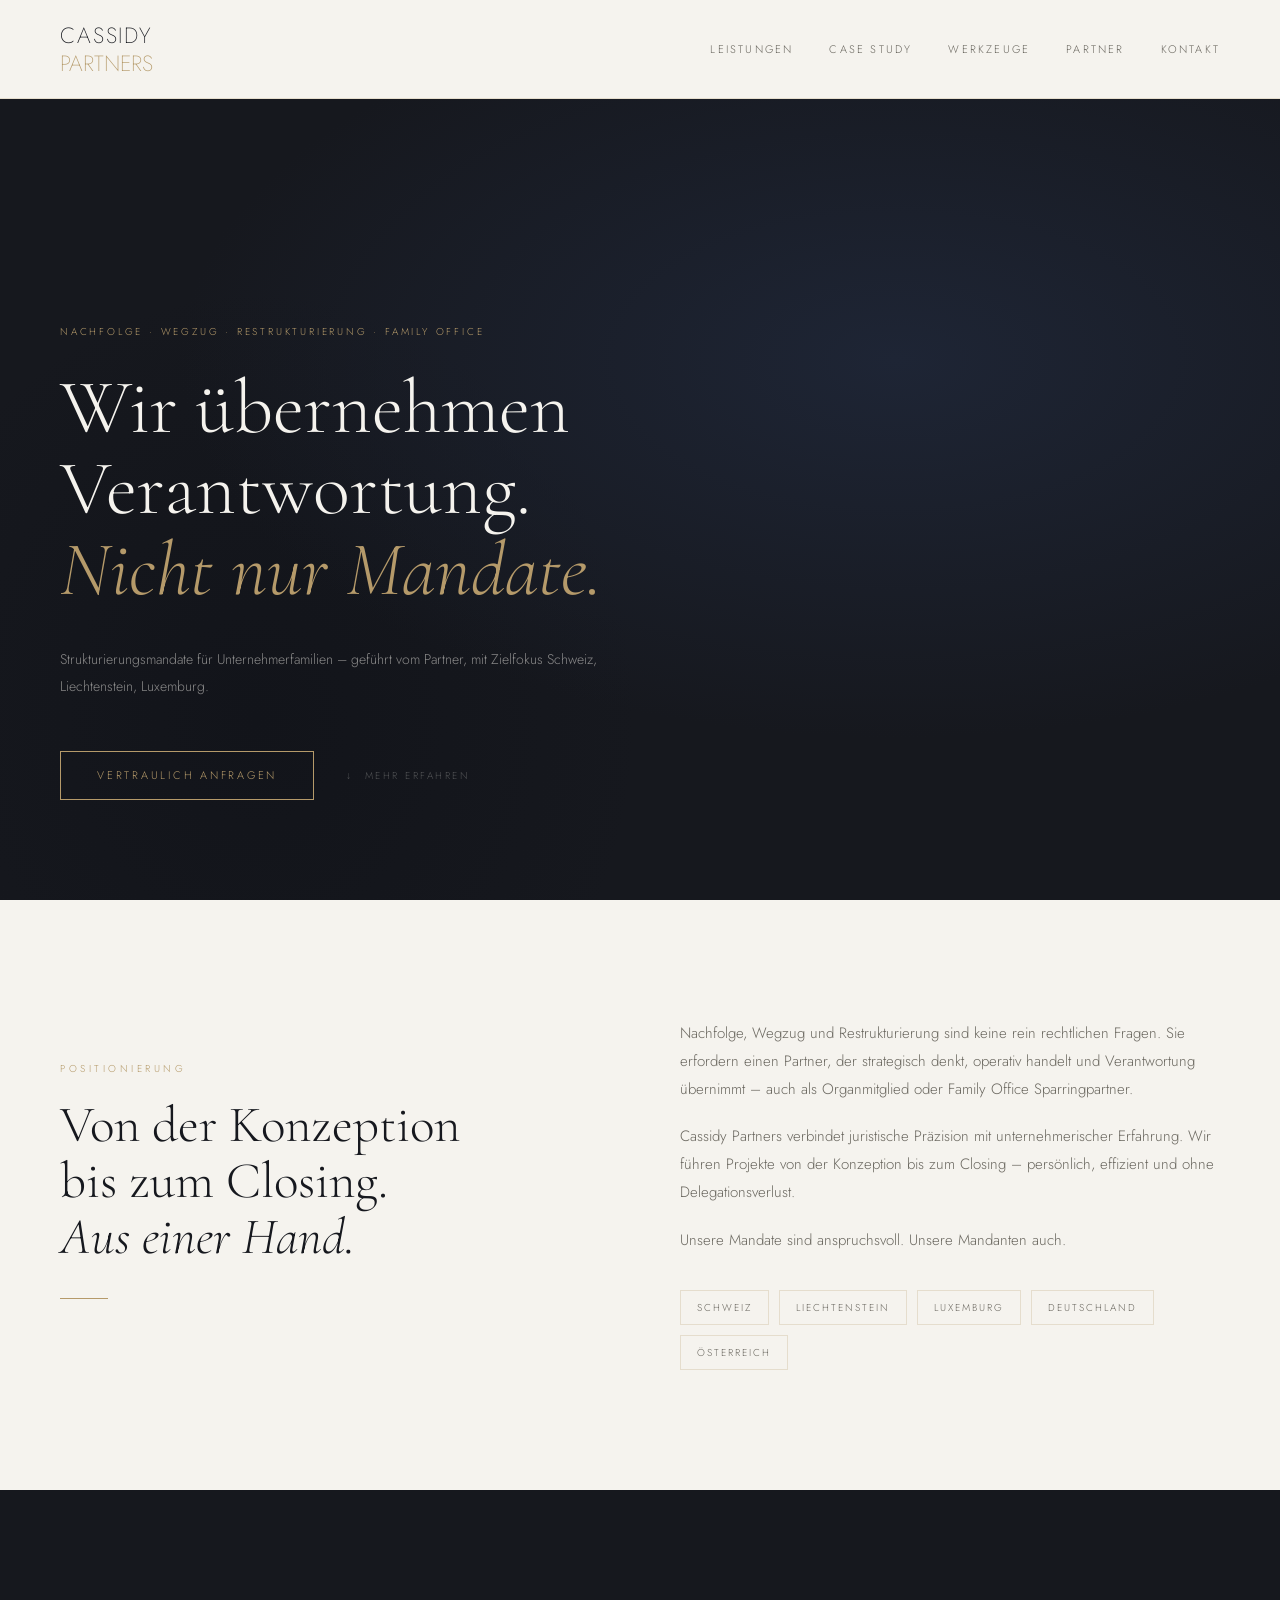
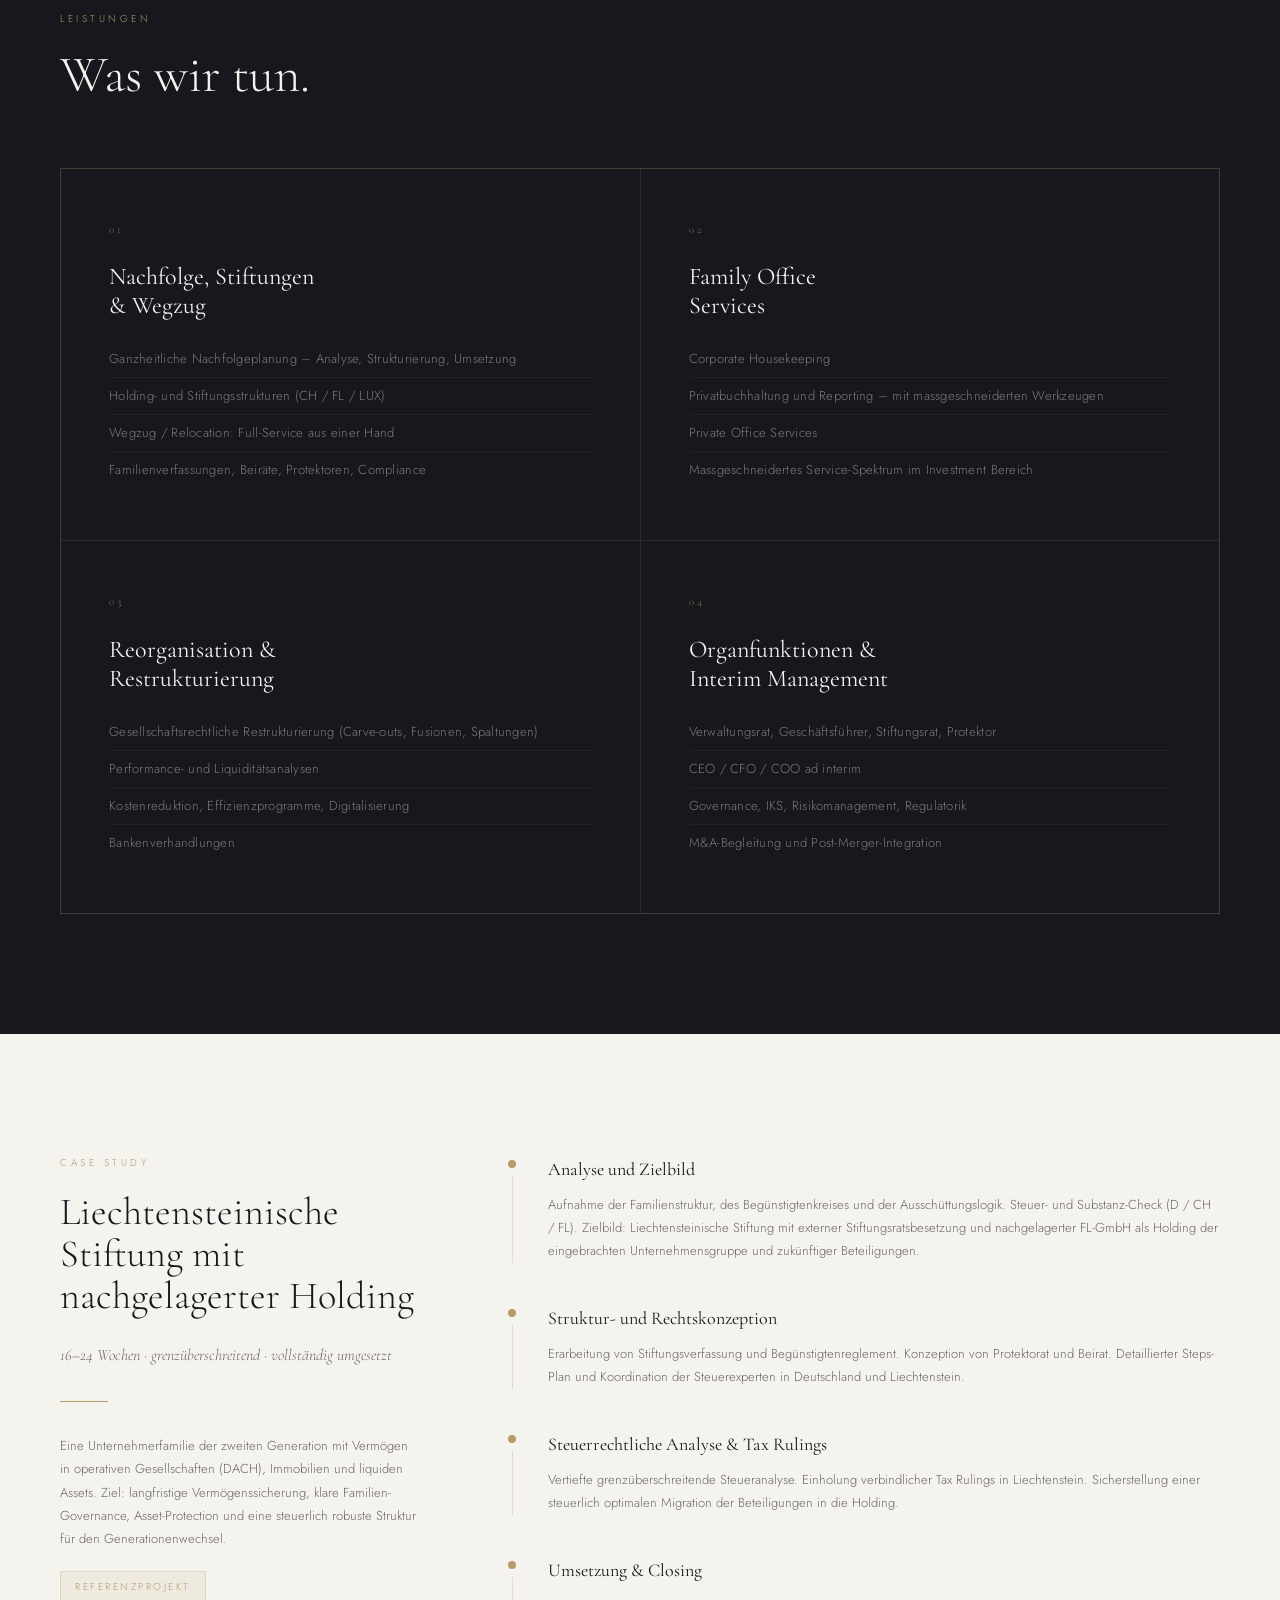
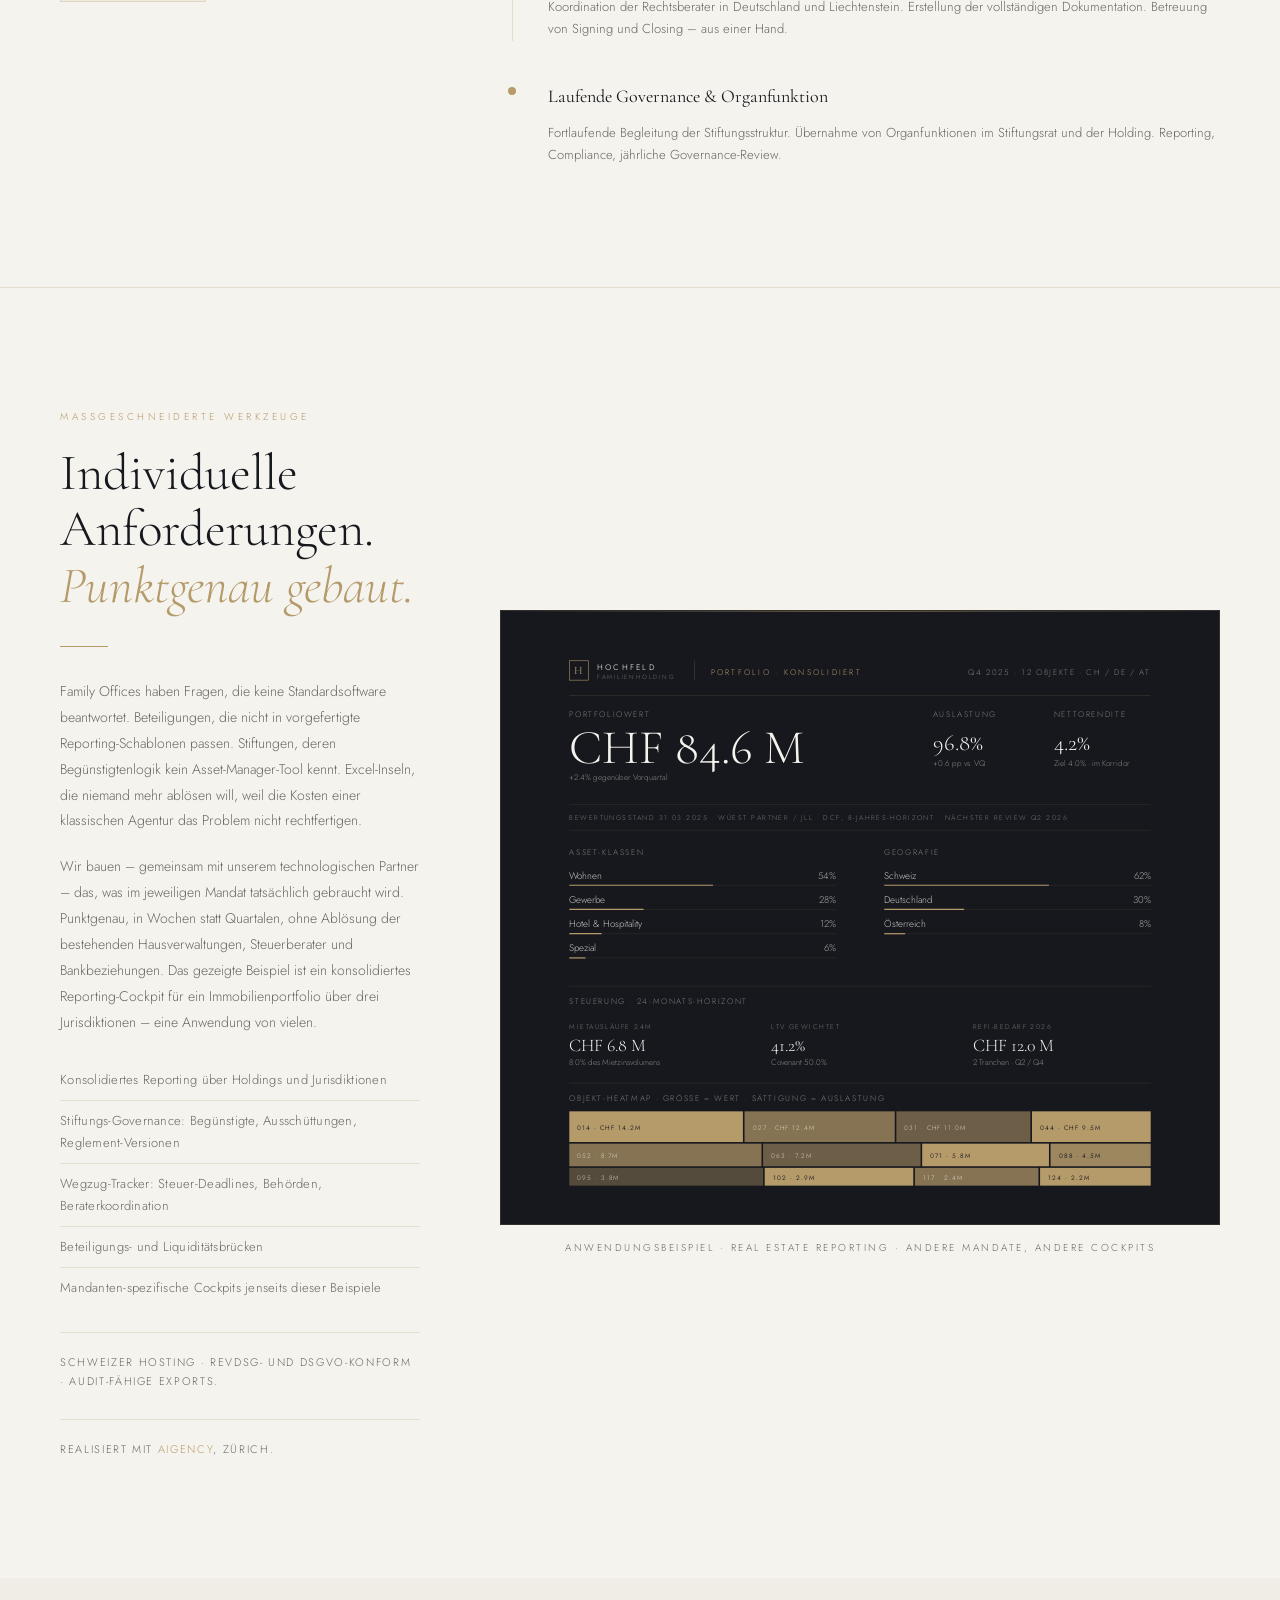
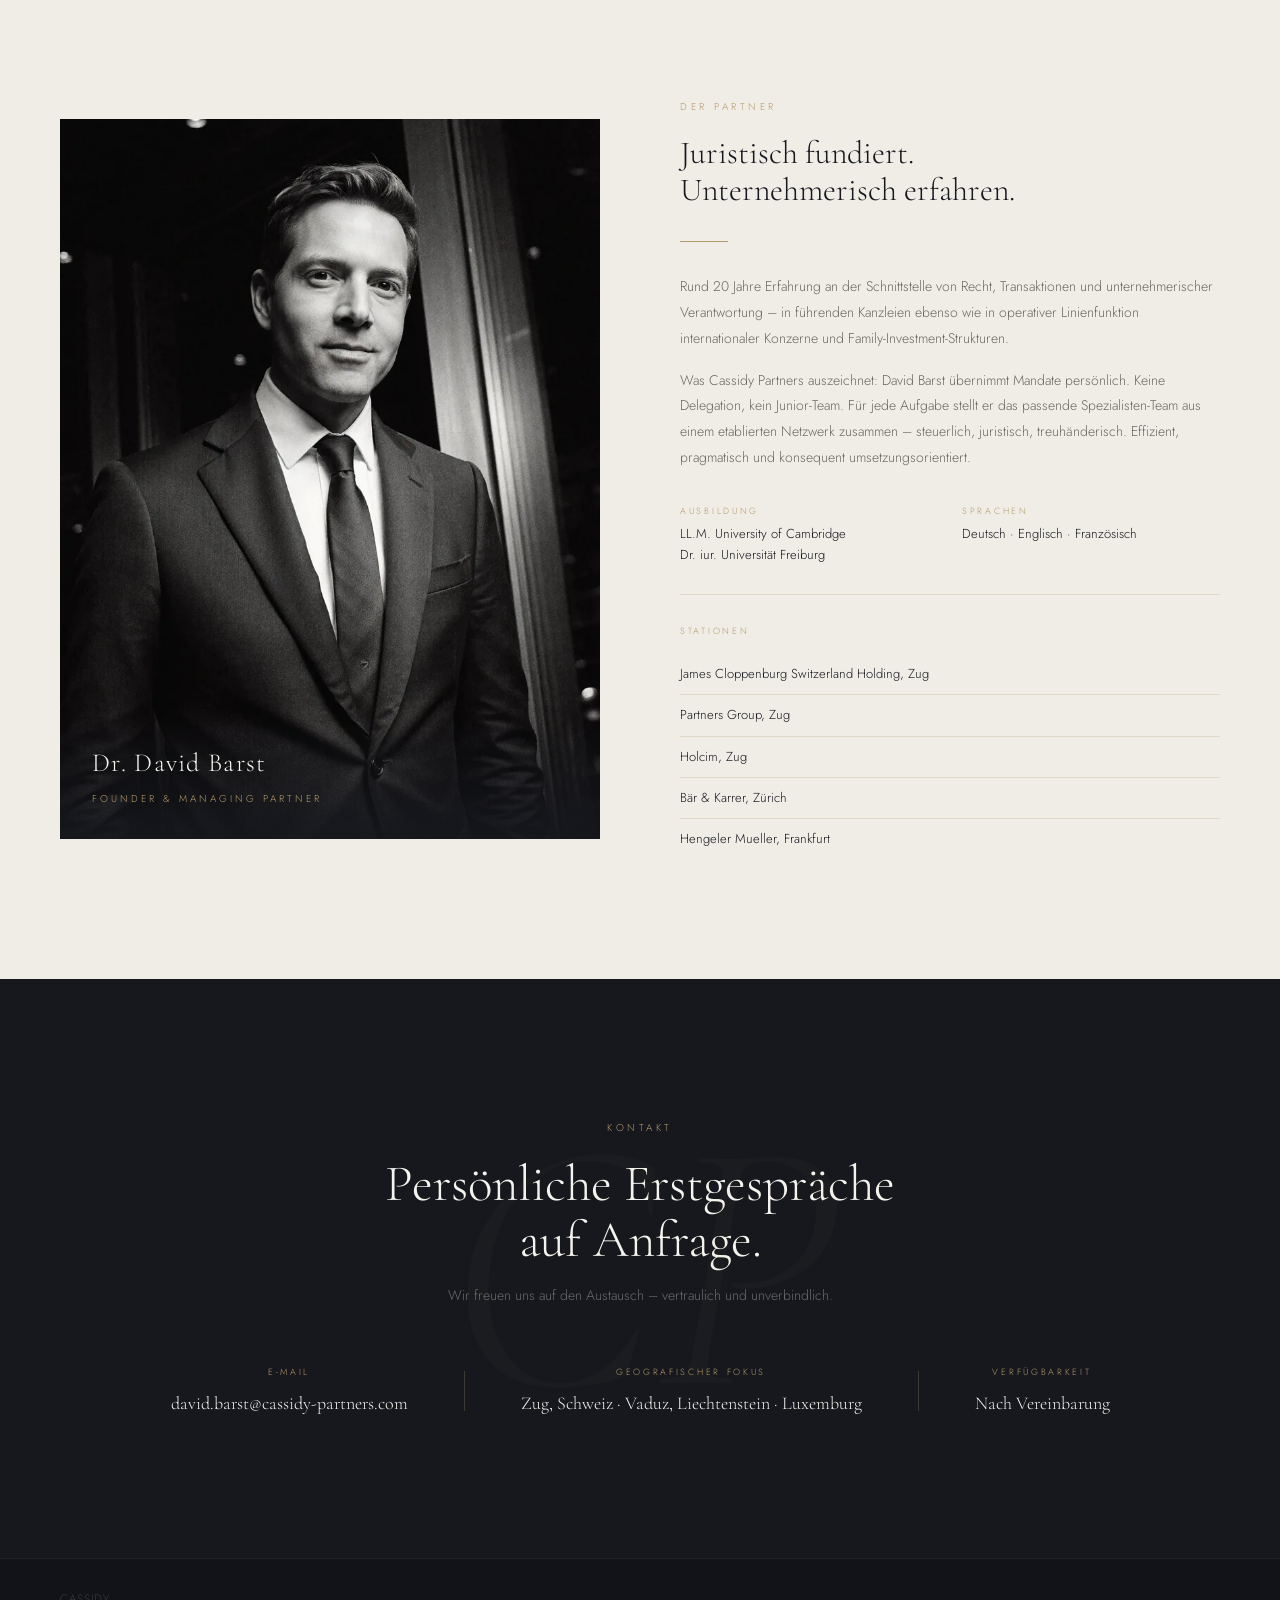
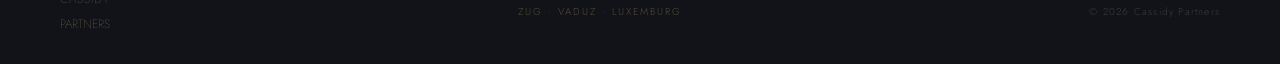
==== index.html @ 7e8d5fe7 "Iteration 10: Davids zweite Review-Runde - Hero: vertikale Goldlinie entfernt - Hero-Subline: „in de" ====
<!DOCTYPE html>
<html lang="de">
<head>
  <meta charset="UTF-8">
  <meta name="viewport" content="width=device-width, initial-scale=1.0">
  <title>Cassidy Partners</title>
  <meta name="description" content="Cassidy Partners strukturiert und realisiert anspruchsvolle Nachfolge-, Wegzugs- und Restrukturierungsvorhaben in der Schweiz, Liechtenstein und Luxemburg.">
  <link rel="preconnect" href="https://fonts.googleapis.com">
  <link rel="preconnect" href="https://fonts.gstatic.com" crossorigin>
  <link href="https://fonts.googleapis.com/css2?family=Cormorant+Garamond:ital,wght@0,300;0,400;0,500;1,300;1,400&family=Jost:wght@200;300;400&display=swap" rel="stylesheet">
  <link rel="stylesheet" href="styles.css">
</head>
<body>

<!-- NAV -->
<nav>
  <a class="nav-logo" href="#">
    <span class="l1">Cassidy</span>
    <span class="l2">Partners</span>
  </a>
  <ul class="nav-links">
    <li><a href="#leistungen">Leistungen</a></li>
    <li><a href="#case">Case Study</a></li>
    <li><a href="#cockpit">Werkzeuge</a></li>
    <li><a href="#partner">Partner</a></li>
    <li><a href="#kontakt">Kontakt</a></li>
  </ul>
</nav>

<!-- HERO -->
<section id="hero">
  <div class="hero-bg"></div>
  <p class="hero-eyebrow">Nachfolge &middot; Wegzug &middot; Restrukturierung &middot; Family Office</p>
  <h1 class="hero-headline">Wir &uuml;bernehmen Verantwortung.<br><em>Nicht nur Mandate.</em></h1>
  <p class="hero-sub">Strukturierungsmandate f&uuml;r Unternehmerfamilien &ndash; gef&uuml;hrt vom Partner, mit Zielfokus Schweiz, Liechtenstein, Luxemburg.</p>
  <div class="hero-cta">
    <a href="#kontakt" class="btn-primary">Vertraulich anfragen</a>
    <span class="hero-scroll">&#8595;&nbsp; Mehr erfahren</span>
  </div>
</section>

<!-- POSITIONIERUNG -->
<section id="intro">
  <div class="intro-left reveal">
    <span class="section-label">Positionierung</span>
    <h2 class="section-title">Von der Konzeption bis zum Closing.<br><em>Aus einer Hand.</em></h2>
    <div class="divider"></div>
  </div>
  <div class="intro-right reveal">
    <p>Nachfolge, Wegzug und Restrukturierung sind keine rein rechtlichen Fragen. Sie erfordern einen Partner, der strategisch denkt, operativ handelt und Verantwortung &uuml;bernimmt &ndash; auch als Organmitglied oder Family Office Sparringpartner.</p>
    <p>Cassidy Partners verbindet juristische Pr&auml;zision mit unternehmerischer Erfahrung. Wir f&uuml;hren Projekte von der Konzeption bis zum Closing &ndash; pers&ouml;nlich, effizient und ohne Delegationsverlust.</p>
    <p>Unsere Mandate sind anspruchsvoll. Unsere Mandanten auch.</p>
    <div class="tag-row">
      <span class="tag">Schweiz</span>
      <span class="tag">Liechtenstein</span>
      <span class="tag">Luxemburg</span>
      <span class="tag">Deutschland</span>
      <span class="tag">&Ouml;sterreich</span>
    </div>
  </div>
</section>

<!-- LEISTUNGEN -->
<section id="leistungen">
  <span class="section-label">Leistungen</span>
  <h2 class="section-title reveal">Was wir tun.</h2>
  <div class="services-grid">
    <div class="service-card reveal">
      <span class="service-num">01</span>
      <h3>Nachfolge, Stiftungen<br>&amp; Wegzug</h3>
      <ul>
        <li>Ganzheitliche Nachfolgeplanung &ndash; Analyse, Strukturierung, Umsetzung</li>
        <li>Holding- und Stiftungsstrukturen (CH / FL / LUX)</li>
        <li>Wegzug / Relocation: Full-Service aus einer Hand</li>
        <li>Familienverfassungen, Beir&auml;te, Protektoren, Compliance</li>
      </ul>
    </div>
    <div class="service-card reveal">
      <span class="service-num">02</span>
      <h3>Family Office<br>Services</h3>
      <ul>
        <li>Corporate Housekeeping</li>
        <li>Privatbuchhaltung und Reporting &ndash; mit massgeschneiderten Werkzeugen</li>
        <li>Private Office Services</li>
        <li>Massgeschneidertes Service-Spektrum im Investment Bereich</li>
      </ul>
    </div>
    <div class="service-card reveal">
      <span class="service-num">03</span>
      <h3>Reorganisation &amp;<br>Restrukturierung</h3>
      <ul>
        <li>Gesellschaftsrechtliche Restrukturierung (Carve-outs, Fusionen, Spaltungen)</li>
        <li>Performance- und Liquidit&auml;tsanalysen</li>
        <li>Kostenreduktion, Effizienzprogramme, Digitalisierung</li>
        <li>Bankenverhandlungen</li>
      </ul>
    </div>
    <div class="service-card reveal">
      <span class="service-num">04</span>
      <h3>Organfunktionen &amp;<br>Interim Management</h3>
      <ul>
        <li>Verwaltungsrat, Gesch&auml;ftsf&uuml;hrer, Stiftungsrat, Protektor</li>
        <li>CEO / CFO / COO ad interim</li>
        <li>Governance, IKS, Risikomanagement, Regulatorik</li>
        <li>M&amp;A-Begleitung und Post-Merger-Integration</li>
      </ul>
    </div>
  </div>
</section>

<!-- CASE STUDY -->
<section id="case">
  <div class="case-left reveal">
    <span class="section-label">Case Study</span>
    <h2 class="section-title">Liechtensteinische Stiftung mit nachgelagerter Holding</h2>
    <p class="case-subtitle">16&ndash;24 Wochen &middot; grenz&uuml;berschreitend &middot; vollst&auml;ndig umgesetzt</p>
    <div class="divider"></div>
    <p class="case-context">Eine Unternehmerfamilie der zweiten Generation mit Verm&ouml;gen in operativen Gesellschaften (DACH), Immobilien und liquiden Assets. Ziel: langfristige Verm&ouml;genssicherung, klare Familien-Governance, Asset-Protection und eine steuerlich robuste Struktur f&uuml;r den Generationenwechsel.</p>
    <span class="case-badge">Referenzprojekt</span>
  </div>
  <div class="timeline reveal">
    <div class="timeline-step">
      <div class="step-line"><div class="step-dot"></div><div class="step-connector"></div></div>
      <div class="step-content">
        <h4>Analyse und Zielbild</h4>
        <p>Aufnahme der Familienstruktur, des Beg&uuml;nstigtenkreises und der Aussch&uuml;ttungslogik. Steuer- und Substanz-Check (D / CH / FL). Zielbild: Liechtensteinische Stiftung mit externer Stiftungsratsbesetzung und nachgelagerter FL-GmbH als Holding der eingebrachten Unternehmensgruppe und zuk&uuml;nftiger Beteiligungen.</p>
      </div>
    </div>
    <div class="timeline-step">
      <div class="step-line"><div class="step-dot"></div><div class="step-connector"></div></div>
      <div class="step-content">
        <h4>Struktur- und Rechtskonzeption</h4>
        <p>Erarbeitung von Stiftungsverfassung und Beg&uuml;nstigtenreglement. Konzeption von Protektorat und Beirat. Detaillierter Steps-Plan und Koordination der Steuerexperten in Deutschland und Liechtenstein.</p>
      </div>
    </div>
    <div class="timeline-step">
      <div class="step-line"><div class="step-dot"></div><div class="step-connector"></div></div>
      <div class="step-content">
        <h4>Steuerrechtliche Analyse &amp; Tax Rulings</h4>
        <p>Vertiefte grenz&uuml;berschreitende Steueranalyse. Einholung verbindlicher Tax Rulings in Liechtenstein. Sicherstellung einer steuerlich optimalen Migration der Beteiligungen in die Holding.</p>
      </div>
    </div>
    <div class="timeline-step">
      <div class="step-line"><div class="step-dot"></div><div class="step-connector"></div></div>
      <div class="step-content">
        <h4>Umsetzung &amp; Closing</h4>
        <p>Koordination der Rechtsberater in Deutschland und Liechtenstein. Erstellung der vollst&auml;ndigen Dokumentation. Betreuung von Signing und Closing &ndash; aus einer Hand.</p>
      </div>
    </div>
    <div class="timeline-step">
      <div class="step-line"><div class="step-dot"></div></div>
      <div class="step-content">
        <h4>Laufende Governance &amp; Organfunktion</h4>
        <p>Fortlaufende Begleitung der Stiftungsstruktur. &Uuml;bernahme von Organfunktionen im Stiftungsrat und der Holding. Reporting, Compliance, j&auml;hrliche Governance-Review.</p>
      </div>
    </div>
  </div>
</section>

<!-- COCKPIT (REAL ESTATE) -->
<section id="cockpit">
  <div class="cockpit-left reveal">
    <span class="section-label">Massgeschneiderte Werkzeuge</span>
    <h2 class="section-title">Individuelle Anforderungen.<br><em>Punktgenau gebaut.</em></h2>
    <div class="divider"></div>
    <p class="cockpit-lead">Family Offices haben Fragen, die keine Standardsoftware beantwortet. Beteiligungen, die nicht in vorgefertigte Reporting-Schablonen passen. Stiftungen, deren Beg&uuml;nstigtenlogik kein Asset-Manager-Tool kennt. Excel-Inseln, die niemand mehr abl&ouml;sen will, weil die Kosten einer klassischen Agentur das Problem nicht rechtfertigen.</p>
    <p class="cockpit-lead">Wir bauen &ndash; gemeinsam mit unserem technologischen Partner &ndash; das, was im jeweiligen Mandat tats&auml;chlich gebraucht wird. Punktgenau, in Wochen statt Quartalen, ohne Abl&ouml;sung der bestehenden Hausverwaltungen, Steuerberater und Bankbeziehungen. Das gezeigte Beispiel ist ein konsolidiertes Reporting-Cockpit f&uuml;r ein Immobilienportfolio &uuml;ber drei Jurisdiktionen &ndash; eine Anwendung von vielen.</p>
    <ul class="cockpit-features">
      <li>Konsolidiertes Reporting &uuml;ber Holdings und Jurisdiktionen</li>
      <li>Stiftungs-Governance: Beg&uuml;nstigte, Aussch&uuml;ttungen, Reglement-Versionen</li>
      <li>Wegzug-Tracker: Steuer-Deadlines, Beh&ouml;rden, Beraterkoordination</li>
      <li>Beteiligungs- und Liquidit&auml;tsbr&uuml;cken</li>
      <li>Mandanten-spezifische Cockpits jenseits dieser Beispiele</li>
    </ul>
    <div class="cockpit-trust">Schweizer Hosting &middot; revDSG- und DSGVO-konform &middot; audit-f&auml;hige Exports.</div>
    <div class="cockpit-meta">Realisiert mit <a href="https://aigency.ch" target="_blank" rel="noopener">Aigency</a>, Z&uuml;rich.</div>
  </div>

  <div class="cockpit-right reveal">
    <div class="cockpit-mockup">
      <svg viewBox="0 0 800 680" xmlns="http://www.w3.org/2000/svg" role="img" aria-label="Vorschau eines konsolidierten Immobilien-Reporting-Cockpits">
        <defs>
          <style>
            .cp-label    { font-family: 'Jost', sans-serif; font-weight: 300; font-size: 10px; letter-spacing: 2.8px; fill: #b59a6a; }
            .cp-muted    { font-family: 'Jost', sans-serif; font-weight: 300; font-size: 10px; letter-spacing: 2px; fill: rgba(245,243,238,.45); }
            .cp-tiny     { font-family: 'Jost', sans-serif; font-weight: 300; font-size: 8.5px; letter-spacing: 1.8px; fill: rgba(245,243,238,.42); }
            .cp-num-hero { font-family: 'Cormorant Garamond', serif; font-weight: 300; font-size: 60px; fill: #f5f3ee; }
            .cp-num-sub  { font-family: 'Cormorant Garamond', serif; font-weight: 300; font-size: 28px; fill: #f5f3ee; }
            .cp-num-fwd  { font-family: 'Cormorant Garamond', serif; font-weight: 300; font-size: 22px; fill: #f5f3ee; }
            .cp-sub      { font-family: 'Jost', sans-serif; font-weight: 300; font-size: 10px; fill: rgba(245,243,238,.5); }
            .cp-row      { font-family: 'Jost', sans-serif; font-weight: 300; font-size: 12px; fill: rgba(245,243,238,.78); }
            .cp-pct      { font-family: 'Jost', sans-serif; font-weight: 300; font-size: 12px; fill: rgba(245,243,238,.65); }
            .cp-box-lbl       { font-family: 'Jost', sans-serif; font-weight: 400; font-size: 8px; letter-spacing: 1.2px; fill: rgba(22,24,30,.85); }
            .cp-box-lbl-light { font-family: 'Jost', sans-serif; font-weight: 300; font-size: 8px; letter-spacing: 1.2px; fill: rgba(245,243,238,.78); }
            .cp-logo-mark { font-family: 'Cormorant Garamond', serif; font-weight: 400; font-size: 14px; fill: #b59a6a; }
            .cp-logo-name { font-family: 'Jost', sans-serif; font-weight: 400; font-size: 10px; letter-spacing: 2.8px; fill: rgba(245,243,238,.72); }
            .cp-logo-sub  { font-family: 'Jost', sans-serif; font-weight: 300; font-size: 7.5px; letter-spacing: 2.2px; fill: rgba(245,243,238,.42); }
          </style>
        </defs>

        <!-- ============ HEADER ============ -->
        <g transform="translate(40, 22)">
          <rect x="0" y="0" width="24" height="24" fill="none" stroke="#b59a6a" stroke-width="0.7"/>
          <text x="12" y="17" class="cp-logo-mark" text-anchor="middle">H</text>
          <text x="34" y="11" class="cp-logo-name">HOCHFELD</text>
          <text x="34" y="22" class="cp-logo-sub">FAMILIENHOLDING</text>
        </g>
        <line x1="195" y1="22" x2="195" y2="46" stroke="rgba(245,243,238,.18)" stroke-width="0.8"/>
        <text x="215" y="40" class="cp-label">PORTFOLIO &middot; KONSOLIDIERT</text>
        <text x="760" y="40" class="cp-muted" text-anchor="end">Q4 2025  &middot;  12 OBJEKTE  &middot;  CH / DE / AT</text>
        <line x1="40" y1="65" x2="760" y2="65" stroke="rgba(181,154,106,.18)" stroke-width="1"/>

        <!-- ============ HERO KPI ============ -->
        <text x="40" y="92" class="cp-muted">PORTFOLIOWERT</text>
        <text x="40" y="148" class="cp-num-hero">CHF 84.6 M</text>
        <text x="40" y="170" class="cp-sub">+2.4% gegen&uuml;ber Vorquartal</text>

        <text x="490" y="92" class="cp-muted">AUSLASTUNG</text>
        <text x="490" y="132" class="cp-num-sub">96.8%</text>
        <text x="490" y="152" class="cp-sub">+0.6 pp vs. VQ</text>

        <text x="640" y="92" class="cp-muted">NETTORENDITE</text>
        <text x="640" y="132" class="cp-num-sub">4.2%</text>
        <text x="640" y="152" class="cp-sub">Ziel 4.0% &middot; im Korridor</text>

        <!-- ============ BEWERTUNGSZEILE ============ -->
        <line x1="40" y1="200" x2="760" y2="200" stroke="rgba(181,154,106,.13)" stroke-width="1"/>
        <text x="40" y="219" class="cp-tiny">BEWERTUNGSSTAND 31.03.2025  &middot;  W&Uuml;EST PARTNER / JLL  &middot;  DCF, 8-JAHRES-HORIZONT  &middot;  N&Auml;CHSTER REVIEW Q2 2026</text>
        <line x1="40" y1="232" x2="760" y2="232" stroke="rgba(181,154,106,.13)" stroke-width="1"/>

        <!-- ============ ASSET-KLASSEN + GEOGRAFIE ============ -->
        <text x="40" y="262" class="cp-muted">ASSET-KLASSEN</text>
        <text x="40" y="292" class="cp-row">Wohnen</text>
        <text x="370" y="292" class="cp-pct" text-anchor="end">54%</text>
        <line x1="40" y1="300" x2="218" y2="300" stroke="#b59a6a" stroke-width="1.5"/>
        <line x1="218" y1="300" x2="370" y2="300" stroke="rgba(181,154,106,.12)" stroke-width="1"/>
        <text x="40" y="322" class="cp-row">Gewerbe</text>
        <text x="370" y="322" class="cp-pct" text-anchor="end">28%</text>
        <line x1="40" y1="330" x2="132" y2="330" stroke="#b59a6a" stroke-width="1.5"/>
        <line x1="132" y1="330" x2="370" y2="330" stroke="rgba(181,154,106,.12)" stroke-width="1"/>
        <text x="40" y="352" class="cp-row">Hotel &amp; Hospitality</text>
        <text x="370" y="352" class="cp-pct" text-anchor="end">12%</text>
        <line x1="40" y1="360" x2="80" y2="360" stroke="#b59a6a" stroke-width="1.5"/>
        <line x1="80" y1="360" x2="370" y2="360" stroke="rgba(181,154,106,.12)" stroke-width="1"/>
        <text x="40" y="382" class="cp-row">Spezial</text>
        <text x="370" y="382" class="cp-pct" text-anchor="end">6%</text>
        <line x1="40" y1="390" x2="60" y2="390" stroke="#b59a6a" stroke-width="1.5"/>
        <line x1="60" y1="390" x2="370" y2="390" stroke="rgba(181,154,106,.12)" stroke-width="1"/>

        <text x="430" y="262" class="cp-muted">GEOGRAFIE</text>
        <text x="430" y="292" class="cp-row">Schweiz</text>
        <text x="760" y="292" class="cp-pct" text-anchor="end">62%</text>
        <line x1="430" y1="300" x2="634" y2="300" stroke="#b59a6a" stroke-width="1.5"/>
        <line x1="634" y1="300" x2="760" y2="300" stroke="rgba(181,154,106,.12)" stroke-width="1"/>
        <text x="430" y="322" class="cp-row">Deutschland</text>
        <text x="760" y="322" class="cp-pct" text-anchor="end">30%</text>
        <line x1="430" y1="330" x2="529" y2="330" stroke="#b59a6a" stroke-width="1.5"/>
        <line x1="529" y1="330" x2="760" y2="330" stroke="rgba(181,154,106,.12)" stroke-width="1"/>
        <text x="430" y="352" class="cp-row">&Ouml;sterreich</text>
        <text x="760" y="352" class="cp-pct" text-anchor="end">8%</text>
        <line x1="430" y1="360" x2="456" y2="360" stroke="#b59a6a" stroke-width="1.5"/>
        <line x1="456" y1="360" x2="760" y2="360" stroke="rgba(181,154,106,.12)" stroke-width="1"/>

        <!-- ============ FORWARD-LOOKING ============ -->
        <line x1="40" y1="425" x2="760" y2="425" stroke="rgba(181,154,106,.13)" stroke-width="1"/>
        <text x="40" y="447" class="cp-muted">STEUERUNG  &middot;  24-MONATS-HORIZONT</text>
        <text x="40" y="478" class="cp-tiny">MIETAUSL&Auml;UFE 24M</text>
        <text x="40" y="505" class="cp-num-fwd">CHF 6.8 M</text>
        <text x="40" y="523" class="cp-sub">8.0% des Mietzinsvolumens</text>
        <text x="290" y="478" class="cp-tiny">LTV GEWICHTET</text>
        <text x="290" y="505" class="cp-num-fwd">41.2%</text>
        <text x="290" y="523" class="cp-sub">Covenant 50.0%</text>
        <text x="540" y="478" class="cp-tiny">REFI-BEDARF 2026</text>
        <text x="540" y="505" class="cp-num-fwd">CHF 12.0 M</text>
        <text x="540" y="523" class="cp-sub">2 Tranchen &middot; Q2 / Q4</text>

        <!-- ============ OBJEKT-HEATMAP ============ -->
        <line x1="40" y1="545" x2="760" y2="545" stroke="rgba(181,154,106,.13)" stroke-width="1"/>
        <text x="40" y="567" class="cp-muted">OBJEKT-HEATMAP  &middot;  GR&Ouml;SSE = WERT  &middot;  S&Auml;TTIGUNG = AUSLASTUNG</text>

        <!-- Row 1: Grosse Objekte (height 38px) -->
        <rect x="40"  y="580" width="215" height="38" fill="#b59a6a" fill-opacity="1.0"/>
        <text x="50"  y="603" class="cp-box-lbl">014 &middot; CHF 14.2M</text>
        <rect x="257" y="580" width="186" height="38" fill="#b59a6a" fill-opacity="0.70"/>
        <text x="267" y="603" class="cp-box-lbl-light">027 &middot; CHF 12.4M</text>
        <rect x="445" y="580" width="166" height="38" fill="#b59a6a" fill-opacity="0.55"/>
        <text x="455" y="603" class="cp-box-lbl-light">031 &middot; CHF 11.0M</text>
        <rect x="613" y="580" width="147" height="38" fill="#b59a6a" fill-opacity="1.0"/>
        <text x="623" y="603" class="cp-box-lbl">044 &middot; CHF 9.5M</text>

        <!-- Row 2: Mittlere Objekte (height 28px) -->
        <rect x="40"  y="620" width="238" height="28" fill="#b59a6a" fill-opacity="0.70"/>
        <text x="50"  y="638" class="cp-box-lbl-light">052 &middot; 8.7M</text>
        <rect x="280" y="620" width="195" height="28" fill="#b59a6a" fill-opacity="0.55"/>
        <text x="290" y="638" class="cp-box-lbl-light">063 &middot; 7.2M</text>
        <rect x="477" y="620" width="157" height="28" fill="#b59a6a" fill-opacity="1.0"/>
        <text x="487" y="638" class="cp-box-lbl">071 &middot; 5.8M</text>
        <rect x="636" y="620" width="124" height="28" fill="#b59a6a" fill-opacity="0.85"/>
        <text x="646" y="638" class="cp-box-lbl">088 &middot; 4.5M</text>

        <!-- Row 3: Kleine Objekte (height 22px) -->
        <rect x="40"  y="650" width="240" height="22" fill="#b59a6a" fill-opacity="0.40"/>
        <text x="50"  y="665" class="cp-box-lbl-light">095 &middot; 3.8M</text>
        <rect x="282" y="650" width="184" height="22" fill="#b59a6a" fill-opacity="1.0"/>
        <text x="292" y="665" class="cp-box-lbl">102 &middot; 2.9M</text>
        <rect x="468" y="650" width="153" height="22" fill="#b59a6a" fill-opacity="0.70"/>
        <text x="478" y="665" class="cp-box-lbl-light">117 &middot; 2.4M</text>
        <rect x="623" y="650" width="137" height="22" fill="#b59a6a" fill-opacity="1.0"/>
        <text x="633" y="665" class="cp-box-lbl">124 &middot; 2.2M</text>
      </svg>
    </div>
    <div class="cockpit-caption">Anwendungsbeispiel &middot; Real Estate Reporting &middot; Andere Mandate, andere Cockpits</div>
  </div>
</section>

<!-- PARTNER -->
<section id="partner">
  <div class="partner-portrait reveal">
    <picture>
      <source type="image/webp"
              srcset="assets/david-barst-800w.webp 800w,
                      assets/david-barst-1600w.webp 1600w"
              sizes="(max-width: 900px) 100vw, 50vw">
      <img src="assets/david-barst-800w.jpg"
           srcset="assets/david-barst-800w.jpg 800w,
                   assets/david-barst-1600w.jpg 1600w"
           sizes="(max-width: 900px) 100vw, 50vw"
           alt="Dr. David Barst, Founder und Managing Partner Cassidy Partners"
           class="portrait-img"
           loading="lazy">
    </picture>
    <div class="portrait-overlay">
      <div class="portrait-name">Dr. David Barst</div>
      <div class="portrait-title">Founder &amp; Managing Partner</div>
    </div>
  </div>
  <div class="partner-bio reveal">
    <span class="section-label">Der Partner</span>
    <h3>Juristisch fundiert.<br>Unternehmerisch erfahren.</h3>
    <div class="divider"></div>
    <p>Rund 20 Jahre Erfahrung an der Schnittstelle von Recht, Transaktionen und unternehmerischer Verantwortung &ndash; in f&uuml;hrenden Kanzleien ebenso wie in operativer Linienfunktion internationaler Konzerne und Family-Investment-Strukturen.</p>
    <p>Was Cassidy Partners auszeichnet: David Barst &uuml;bernimmt Mandate pers&ouml;nlich. Keine Delegation, kein Junior-Team. F&uuml;r jede Aufgabe stellt er das passende Spezialisten-Team aus einem etablierten Netzwerk zusammen &ndash; steuerlich, juristisch, treuh&auml;nderisch. Effizient, pragmatisch und konsequent umsetzungsorientiert.</p>
    <div class="bio-facts">
      <div>
        <span class="bio-fact-label">Ausbildung</span>
        <div class="bio-fact-val">LL.M. University of Cambridge<br>Dr. iur. Universit&auml;t Freiburg</div>
      </div>
      <div>
        <span class="bio-fact-label">Sprachen</span>
        <div class="bio-fact-val">Deutsch &middot; Englisch &middot; Franz&ouml;sisch</div>
      </div>
    </div>
    <div class="stations">
      <span class="stations-label">Stationen</span>
      <div class="station-row"><span class="station-name">James Cloppenburg Switzerland Holding, Zug</span></div>
      <div class="station-row"><span class="station-name">Partners Group, Zug</span></div>
      <div class="station-row"><span class="station-name">Holcim, Zug</span></div>
      <div class="station-row"><span class="station-name">B&auml;r &amp; Karrer, Z&uuml;rich</span></div>
      <div class="station-row"><span class="station-name">Hengeler Mueller, Frankfurt</span></div>
    </div>
  </div>
</section>

<!-- KONTAKT -->
<section id="kontakt">
  <span class="section-label">Kontakt</span>
  <h2 class="section-title reveal">Pers&ouml;nliche Erstgespr&auml;che auf Anfrage.</h2>
  <p class="contact-sub reveal">Wir freuen uns auf den Austausch &ndash; vertraulich und unverbindlich.</p>
  <div class="contact-links reveal">
    <div class="contact-link">
      <span class="contact-link-label">E-Mail</span>
      <a href="mailto:david.barst@cassidy-partners.com" class="contact-link-val">david.barst@cassidy-partners.com</a>
    </div>
    <div class="contact-vdivider"></div>
    <div class="contact-link">
      <span class="contact-link-label">Geografischer Fokus</span>
      <span class="contact-link-val">Zug, Schweiz &middot; Vaduz, Liechtenstein &middot; Luxemburg</span>
    </div>
    <div class="contact-vdivider"></div>
    <div class="contact-link">
      <span class="contact-link-label">Verf&uuml;gbarkeit</span>
      <span class="contact-link-val">Nach Vereinbarung</span>
    </div>
  </div>
</section>

<!-- FOOTER -->
<footer>
  <a class="footer-logo" href="#">
    <span class="l1">Cassidy</span>
    <span class="l2">Partners</span>
  </a>
  <div class="footer-locs">Zug &middot; Vaduz &middot; Luxemburg</div>
  <div class="footer-copy">&copy; 2026 Cassidy Partners</div>
</footer>

<script src="script.js"></script>
</body>
</html>
---- styles.css ----
/* ====================================================================
   CASSIDY PARTNERS – Stylesheet
   --------------------------------------------------------------------
   Palette:  Ink / Bone / Gold
   Type:     Cormorant Garamond (display) + Jost (UI)
   ==================================================================== */

*, *::before, *::after { margin: 0; padding: 0; box-sizing: border-box; }

:root {
  --ink:   #16181e;
  --bone:  #f5f3ee;
  --gold:  #b59a6a;
  --muted: #6b6860;
  --line:  rgba(181,154,106,0.25);
}

html { scroll-behavior: smooth; }

body {
  background: var(--bone);
  color: var(--ink);
  font-family: 'Jost', sans-serif;
  font-weight: 300;
  font-size: 15px;
  line-height: 1.7;
  overflow-x: hidden;
}

/* ── NAV ───────────────────────────────────────────────────────────── */
nav {
  position: fixed; top: 0; left: 0; right: 0; z-index: 100;
  display: flex; justify-content: space-between; align-items: center;
  padding: 24px 60px;
  background: var(--bone);
  border-bottom: 1px solid var(--line);
  animation: fadeDown .8s ease both;
}
.nav-logo {
  display: inline-flex; flex-direction: column; gap: 6px; text-decoration: none;
}
.nav-logo .l1 {
  font-family: 'Jost', sans-serif; font-weight: 200; font-size: 22px;
  text-transform: uppercase; line-height: 1; color: var(--ink);
  white-space: nowrap; display: block;
}
.nav-logo .l2 {
  font-family: 'Jost', sans-serif; font-weight: 200; font-size: 22px;
  text-transform: uppercase; line-height: 1; color: var(--gold);
  white-space: nowrap; display: block;
}
.nav-links { display: flex; gap: 36px; list-style: none; }
.nav-links a {
  font-size: 11px; letter-spacing: .2em; text-transform: uppercase;
  color: var(--muted); text-decoration: none; transition: color .3s;
}
.nav-links a:hover { color: var(--gold); }

/* ── HERO ──────────────────────────────────────────────────────────── */
#hero {
  min-height: 100vh;
  display: flex; flex-direction: column; justify-content: flex-end;
  padding: 0 60px 100px;
  position: relative; overflow: hidden;
  background: #16181e;
}
.hero-bg {
  position: absolute; inset: 0;
  background:
    radial-gradient(ellipse 80% 60% at 70% 40%, #1e2535 0%, transparent 70%),
    radial-gradient(ellipse 50% 80% at 20% 80%, #12141a 0%, transparent 60%);
}
.hero-vline {
  position: absolute; top: 0; left: 60px;
  width: 1px; height: 100%;
  background: linear-gradient(to bottom, transparent, var(--gold), transparent);
  opacity: .2;
}
.hero-eyebrow {
  position: relative;
  font-size: 10px; letter-spacing: .28em; text-transform: uppercase;
  color: var(--gold); margin-bottom: 28px;
  animation: fadeUp .9s .3s ease both;
}
.hero-headline {
  position: relative;
  font-family: 'Cormorant Garamond', serif; font-weight: 300;
  font-size: clamp(48px, 6vw, 88px); line-height: 1.05; color: var(--bone);
  max-width: 780px;
  animation: fadeUp .9s .5s ease both;
}
.hero-headline em { font-style: italic; color: var(--gold); }
.hero-sub {
  position: relative;
  margin-top: 36px; max-width: 540px;
  font-size: 14px; line-height: 1.9; color: rgba(245,243,238,.52);
  animation: fadeUp .9s .7s ease both;
}
.hero-cta {
  position: relative; margin-top: 52px;
  display: flex; align-items: center; gap: 32px;
  animation: fadeUp .9s .9s ease both;
}
.btn-primary {
  display: inline-block; padding: 14px 36px;
  background: transparent; border: 1px solid var(--gold); color: var(--gold);
  font-family: 'Jost', sans-serif; font-size: 11px; letter-spacing: .25em;
  text-transform: uppercase; text-decoration: none; transition: background .3s, color .3s;
}
.btn-primary:hover { background: var(--gold); color: var(--ink); }
.hero-scroll {
  font-size: 10px; letter-spacing: .25em; text-transform: uppercase;
  color: rgba(245,243,238,.28);
}

/* ── SECTIONS ──────────────────────────────────────────────────────── */
section { padding: 120px 60px; }
.section-label {
  font-size: 10px; letter-spacing: .35em; text-transform: uppercase;
  color: var(--gold); margin-bottom: 20px; display: block;
}
.section-title {
  font-family: 'Cormorant Garamond', serif; font-weight: 300;
  font-size: clamp(34px, 4vw, 56px); line-height: 1.1; margin-bottom: 24px;
}
.divider { width: 48px; height: 1px; background: var(--gold); margin: 32px 0; }

/* ── POSITIONIERUNG ────────────────────────────────────────────────── */
#intro {
  background: var(--bone);
  display: grid; grid-template-columns: 1fr 1fr; gap: 80px; align-items: center;
}
.intro-left .section-title { max-width: 440px; }
.intro-right p {
  color: var(--muted); font-size: 15px; line-height: 1.85; margin-bottom: 20px;
}
.intro-right p:last-of-type { margin-bottom: 0; }
.tag-row { display: flex; flex-wrap: wrap; gap: 10px; margin-top: 36px; }
.tag {
  font-size: 10px; letter-spacing: .2em; text-transform: uppercase;
  border: 1px solid var(--line); padding: 8px 16px; color: var(--muted);
}

/* ── LEISTUNGEN ────────────────────────────────────────────────────── */
#leistungen { background: var(--ink); color: var(--bone); }
#leistungen .section-title { color: var(--bone); }
.services-grid {
  display: grid; grid-template-columns: repeat(2, 1fr);
  gap: 1px; margin-top: 64px;
  border: 1px solid rgba(181,154,106,.15);
  background: rgba(181,154,106,.15);
}
.service-card {
  background: var(--ink); padding: 52px 48px;
  transition: background .4s; position: relative; overflow: hidden;
}
.service-card::before {
  content: ''; position: absolute; top: 0; left: 0;
  width: 2px; height: 0; background: var(--gold); transition: height .5s ease;
}
.service-card:hover::before { height: 100%; }
.service-card:hover { background: #1c1f29; }
.service-num {
  font-family: 'Cormorant Garamond', serif; font-size: 11px; letter-spacing: .3em;
  color: var(--gold); opacity: .7; margin-bottom: 24px; display: block;
}
.service-card h3 {
  font-family: 'Cormorant Garamond', serif; font-weight: 400; font-size: 24px;
  color: var(--bone); margin-bottom: 20px; line-height: 1.2;
}
.service-card ul { list-style: none; padding: 0; }
.service-card ul li {
  font-size: 13px; color: rgba(245,243,238,.45);
  padding: 7px 0; border-bottom: 1px solid rgba(181,154,106,.08); letter-spacing: .02em;
}
.service-card ul li:last-child { border-bottom: none; }

/* ── CASE STUDY ────────────────────────────────────────────────────── */
#case {
  background: var(--bone);
  display: grid; grid-template-columns: 1fr 2fr; gap: 80px; align-items: start;
}
.case-left { position: sticky; top: 100px; }
.case-left .section-title { font-size: clamp(26px, 3vw, 40px); }
.case-subtitle {
  font-style: italic; font-family: 'Cormorant Garamond', serif;
  font-size: 16px; color: var(--muted); margin-top: 6px; margin-bottom: 24px;
}
.case-context { font-size: 13px; color: var(--muted); line-height: 1.8; }
.case-badge {
  display: inline-block; margin-top: 20px; padding: 6px 14px;
  background: rgba(181,154,106,.1); border: 1px solid var(--line);
  font-size: 10px; letter-spacing: .25em; text-transform: uppercase; color: var(--gold);
}
.timeline { display: flex; flex-direction: column; }
.timeline-step {
  display: grid; grid-template-columns: 24px 1fr; gap: 24px; padding-bottom: 40px;
}
.timeline-step:last-child { padding-bottom: 0; }
.step-line { display: flex; flex-direction: column; align-items: center; }
.step-dot {
  width: 8px; height: 8px; border-radius: 50%;
  background: var(--gold); flex-shrink: 0; margin-top: 6px;
}
.step-connector { width: 1px; flex: 1; background: var(--line); margin-top: 8px; }
.timeline-step:last-child .step-connector { display: none; }
.step-content h4 {
  font-family: 'Cormorant Garamond', serif; font-weight: 400;
  font-size: 18px; margin-bottom: 10px;
}
.step-content p { font-size: 13px; color: var(--muted); line-height: 1.75; }

/* ── COCKPIT (REAL ESTATE) ─────────────────────────────────────────── */
#cockpit {
  background: var(--bone);
  display: grid; grid-template-columns: 1fr 2fr; gap: 80px; align-items: center;
  border-top: 1px solid var(--line);
}
.cockpit-left .section-title { max-width: 440px; }
.cockpit-left .section-title em { font-style: italic; color: var(--gold); }
.cockpit-lead {
  font-size: 14px; color: var(--muted); line-height: 1.85; margin-bottom: 20px;
}
.cockpit-features { list-style: none; padding: 0; margin-top: 24px; }
.cockpit-features li {
  font-size: 13px; color: var(--muted);
  padding: 9px 0; border-bottom: 1px solid var(--line); letter-spacing: .02em;
}
.cockpit-features li:last-child { border-bottom: none; }
.cockpit-trust {
  margin-top: 24px;
  padding-top: 20px;
  border-top: 1px solid var(--line);
  font-size: 11px;
  letter-spacing: .15em;
  color: var(--muted);
  text-transform: uppercase;
}
.cockpit-meta {
  margin-top: 28px; padding-top: 20px; border-top: 1px solid var(--line);
  font-size: 11px; letter-spacing: .15em; color: var(--muted); text-transform: uppercase;
}
.cockpit-meta a {
  color: var(--gold); text-decoration: none;
  border-bottom: 1px solid transparent; transition: border-color .3s;
}
.cockpit-meta a:hover { border-bottom-color: var(--gold); }
.cockpit-mockup {
  background: var(--ink);
  border: 1px solid rgba(181,154,106,.18);
  padding: 32px 36px;
  position: relative; overflow: hidden;
}
.cockpit-mockup::before {
  content: ''; position: absolute; top: 0; left: 0; right: 0; height: 1px;
  background: linear-gradient(90deg, transparent, var(--gold), transparent);
  opacity: .5;
}
.cockpit-mockup svg { display: block; width: 100%; height: auto; }
.cockpit-caption {
  margin-top: 14px;
  font-size: 10px; letter-spacing: .25em; text-transform: uppercase;
  color: var(--muted); text-align: center;
}

/* ── PARTNER ───────────────────────────────────────────────────────── */
#partner {
  background: #f0ede7;
  display: grid; grid-template-columns: 1fr 1fr; gap: 80px; align-items: center;
}
.partner-portrait {
  aspect-ratio: 3/4; background: var(--ink);
  position: relative; overflow: hidden;
  display: flex; align-items: center; justify-content: center;
}
.portrait-placeholder {
  font-family: 'Cormorant Garamond', serif; font-size: 80px;
  color: rgba(245,243,238,.06); font-style: italic; user-select: none;
}
.portrait-img {
  width: 100%;
  height: 100%;
  object-fit: cover;
  display: block;
}
.portrait-overlay {
  position: absolute; bottom: 0; left: 0; right: 0; padding: 32px;
  background: linear-gradient(transparent, rgba(22,24,30,.9));
}
.portrait-name {
  font-family: 'Cormorant Garamond', serif; font-weight: 300;
  font-size: 26px; color: var(--bone); letter-spacing: .05em;
}
.portrait-title {
  font-size: 10px; letter-spacing: .3em; text-transform: uppercase;
  color: var(--gold); margin-top: 4px;
}
.partner-bio h3 {
  font-family: 'Cormorant Garamond', serif; font-weight: 300;
  font-size: 32px; margin-bottom: 20px; line-height: 1.15;
}
.partner-bio p {
  font-size: 14px; color: var(--muted); line-height: 1.85; margin-bottom: 16px;
}
.bio-facts {
  margin-top: 32px; display: grid; grid-template-columns: 1fr 1fr; gap: 24px;
}
.bio-fact-label {
  font-size: 9px; letter-spacing: .3em; text-transform: uppercase;
  color: var(--gold); margin-bottom: 6px; display: block;
}
.bio-fact-val { font-size: 13px; color: var(--ink); line-height: 1.6; }
.stations { margin-top: 28px; padding-top: 28px; border-top: 1px solid var(--line); }
.stations-label {
  font-size: 9px; letter-spacing: .3em; text-transform: uppercase;
  color: var(--gold); margin-bottom: 16px; display: block;
}
.station-row {
  display: flex; justify-content: space-between; align-items: baseline;
  padding: 9px 0; border-bottom: 1px solid var(--line); font-size: 13px;
}
.station-row:last-child { border-bottom: none; }
.station-name { color: var(--ink); }

/* ── KONTAKT ───────────────────────────────────────────────────────── */
#kontakt {
  background: var(--ink); text-align: center;
  padding: 140px 60px; position: relative; overflow: hidden;
}
#kontakt::before {
  content: 'CP'; position: absolute; top: 50%; left: 50%;
  transform: translate(-50%,-50%);
  font-family: 'Cormorant Garamond', serif; font-size: 360px; font-style: italic;
  color: rgba(181,154,106,.03); pointer-events: none; white-space: nowrap; line-height: 1;
}
#kontakt .section-label { display: block; }
#kontakt .section-title { color: var(--bone); max-width: 540px; margin: 0 auto 16px; }
.contact-sub {
  color: rgba(245,243,238,.38); font-size: 14px;
  max-width: 400px; margin: 0 auto 56px;
}
.contact-links {
  display: flex; justify-content: center; gap: 56px; flex-wrap: wrap; align-items: center;
}
.contact-link { text-align: center; }
.contact-link-label {
  font-size: 9px; letter-spacing: .3em; text-transform: uppercase;
  color: var(--gold); margin-bottom: 8px; display: block;
}
.contact-link-val {
  font-family: 'Cormorant Garamond', serif; font-size: 18px;
  color: var(--bone); text-decoration: none; transition: color .3s;
}
.contact-link-val:hover { color: var(--gold); }
.contact-vdivider { width: 1px; height: 40px; background: var(--line); }

/* ── FOOTER ────────────────────────────────────────────────────────── */
footer {
  background: #111318; padding: 30px 60px;
  display: flex; justify-content: space-between; align-items: center;
  border-top: 1px solid rgba(181,154,106,.1);
}
.footer-logo { display: inline-flex; flex-direction: column; gap: 4px; text-decoration: none; }
.footer-logo .l1 {
  font-family: 'Jost', sans-serif; font-weight: 200; font-size: 12px;
  text-transform: uppercase; color: rgba(245,243,238,.28); white-space: nowrap; display: block;
}
.footer-logo .l2 {
  font-family: 'Jost', sans-serif; font-weight: 200; font-size: 12px;
  text-transform: uppercase; color: rgba(181,154,106,.5); white-space: nowrap; display: block;
}
.footer-locs {
  font-size: 10px; letter-spacing: .2em; text-transform: uppercase; color: rgba(181,154,106,.4);
}
.footer-copy { font-size: 10px; letter-spacing: .12em; color: rgba(245,243,238,.18); }

/* ── ANIMATIONS ────────────────────────────────────────────────────── */
@keyframes fadeUp {
  from { opacity: 0; transform: translateY(24px); }
  to   { opacity: 1; transform: translateY(0); }
}
@keyframes fadeDown {
  from { opacity: 0; transform: translateY(-12px); }
  to   { opacity: 1; transform: translateY(0); }
}
.reveal { opacity: 0; transform: translateY(28px); transition: opacity .8s ease, transform .8s ease; }
.reveal.visible { opacity: 1; transform: none; }

/* ── RESPONSIVE ────────────────────────────────────────────────────── */
@media (max-width: 900px) {
  nav { padding: 20px 24px; }
  .nav-links { display: none; }
  section { padding: 72px 24px; }
  #hero { padding: 0 24px 72px; }
  .hero-vline { left: 24px; }
  #intro, #case, #cockpit, #partner { grid-template-columns: 1fr; gap: 40px; }
  .services-grid { grid-template-columns: 1fr; }
  .bio-facts { grid-template-columns: 1fr; }
  .case-left { position: static; }
  #kontakt { padding: 96px 24px; }
  .contact-vdivider { display: none; }
  .cockpit-mockup { padding: 20px; }
  footer { padding: 24px; flex-direction: column; gap: 12px; text-align: center; }
}
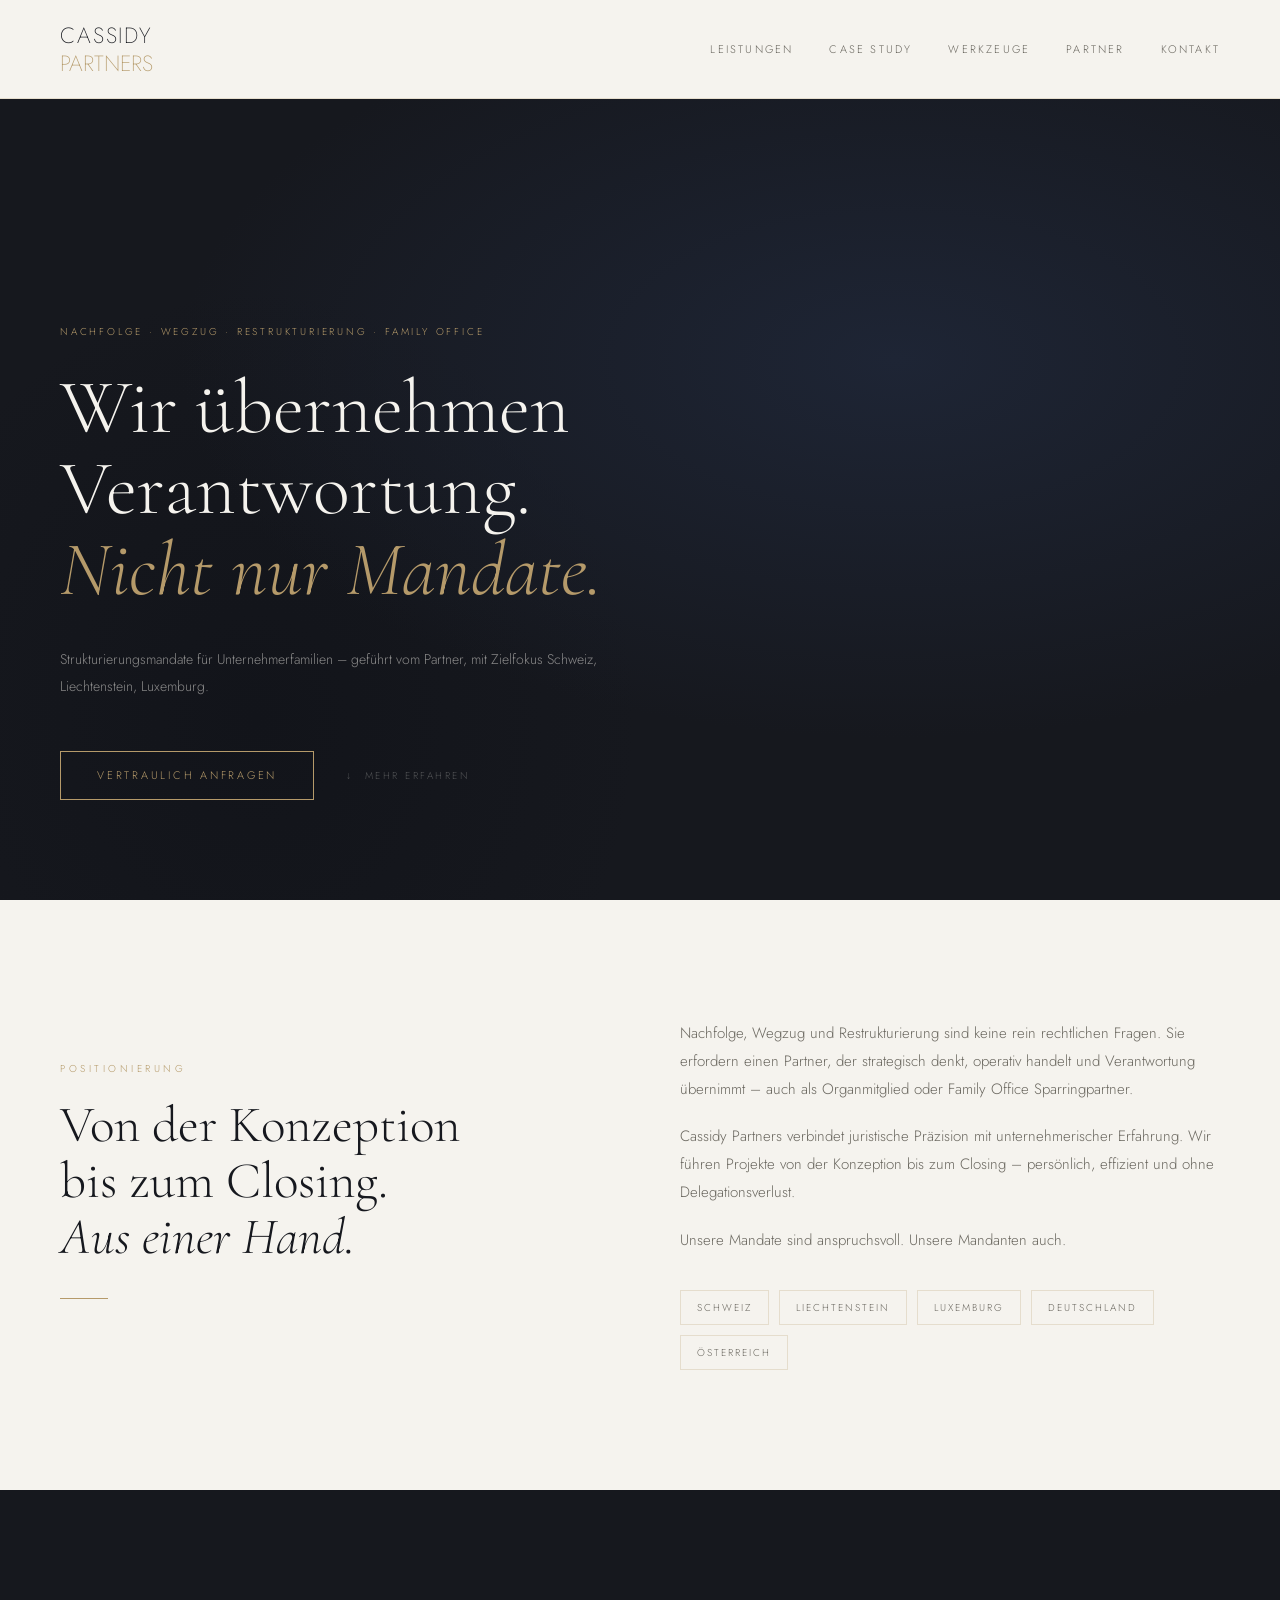
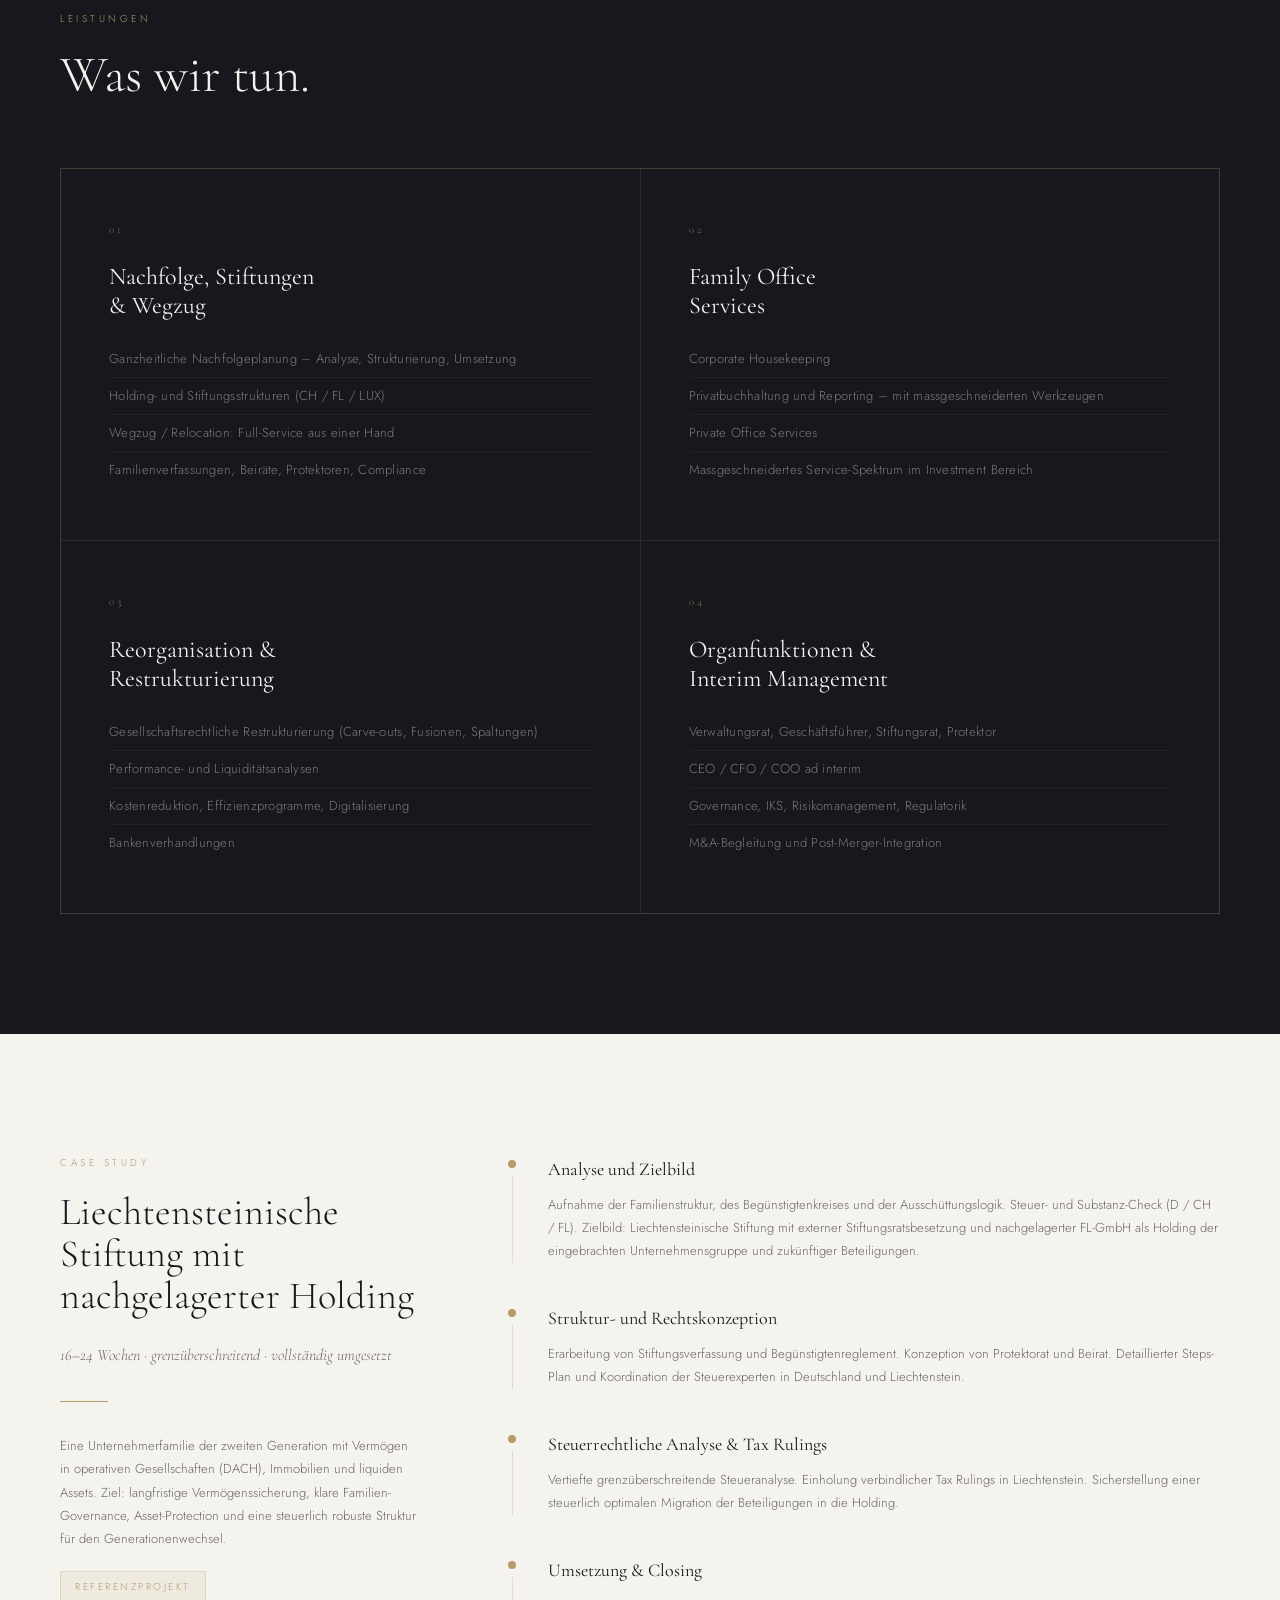
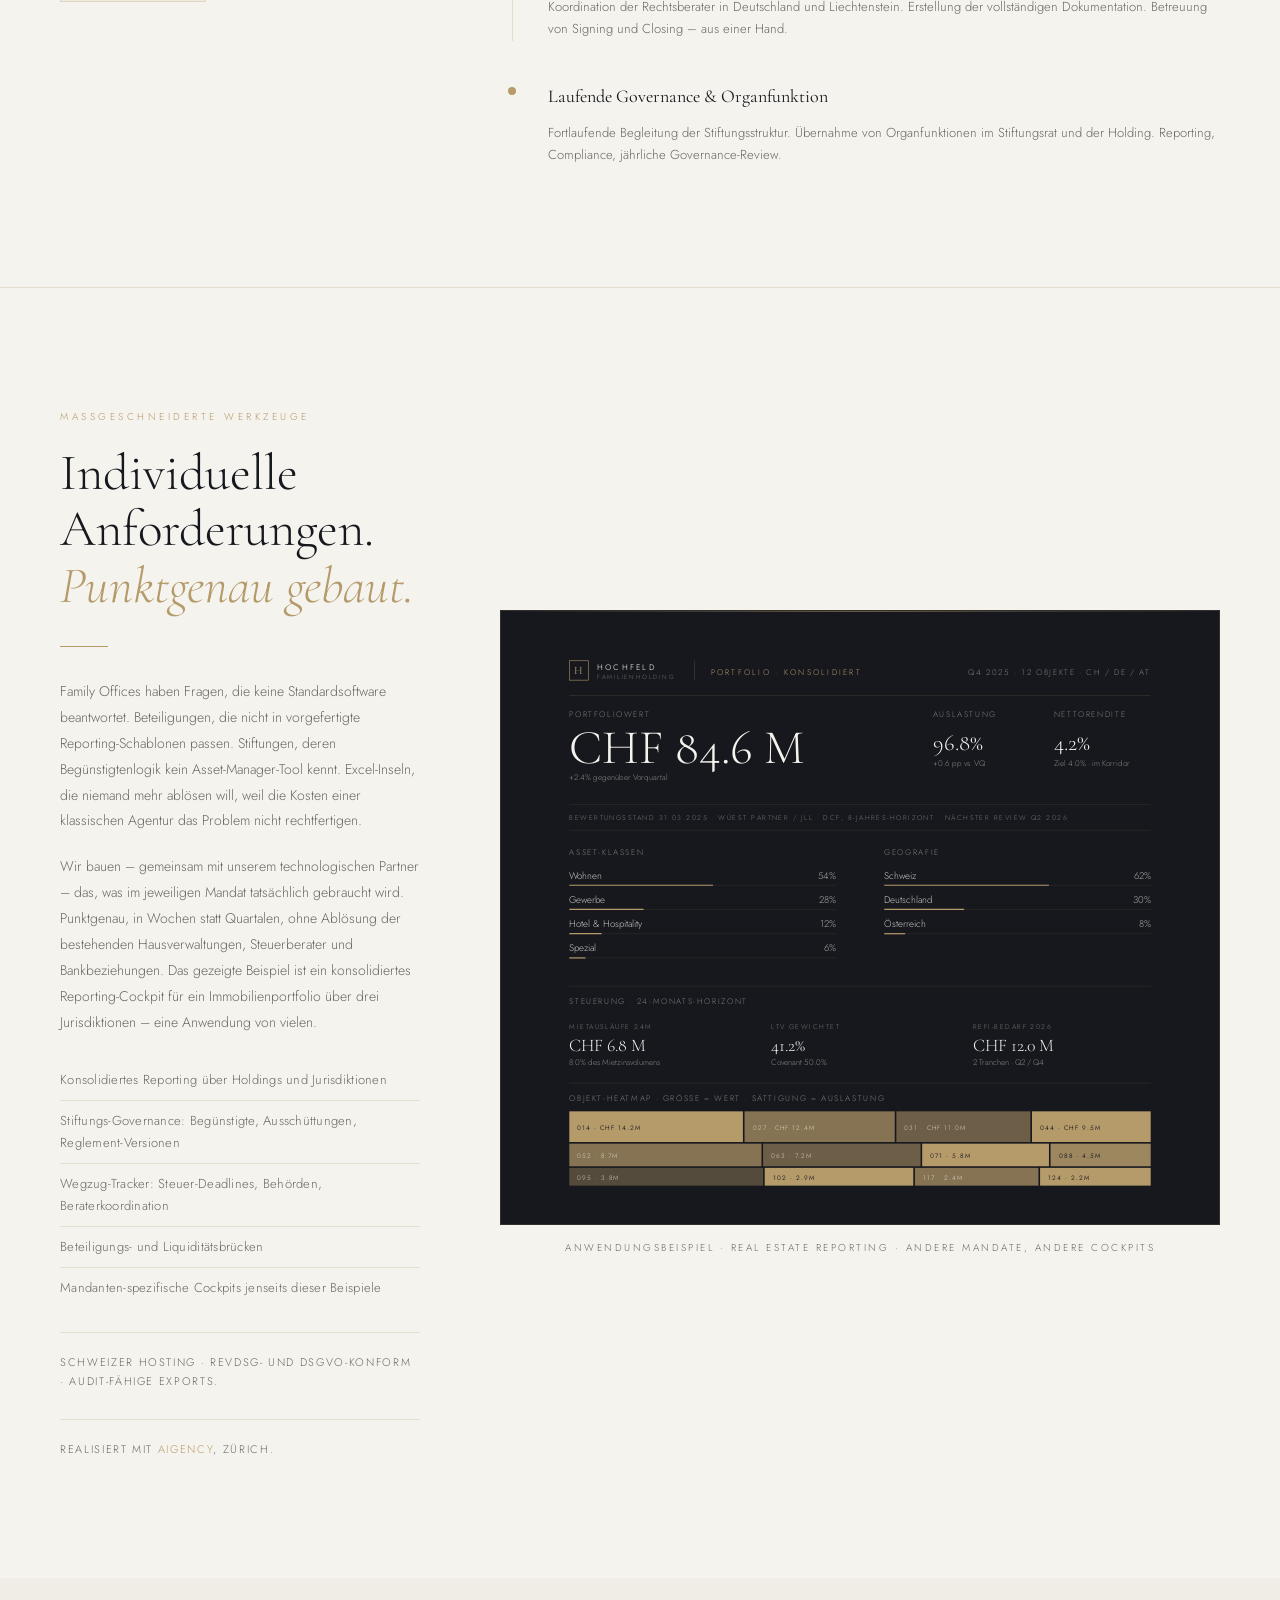
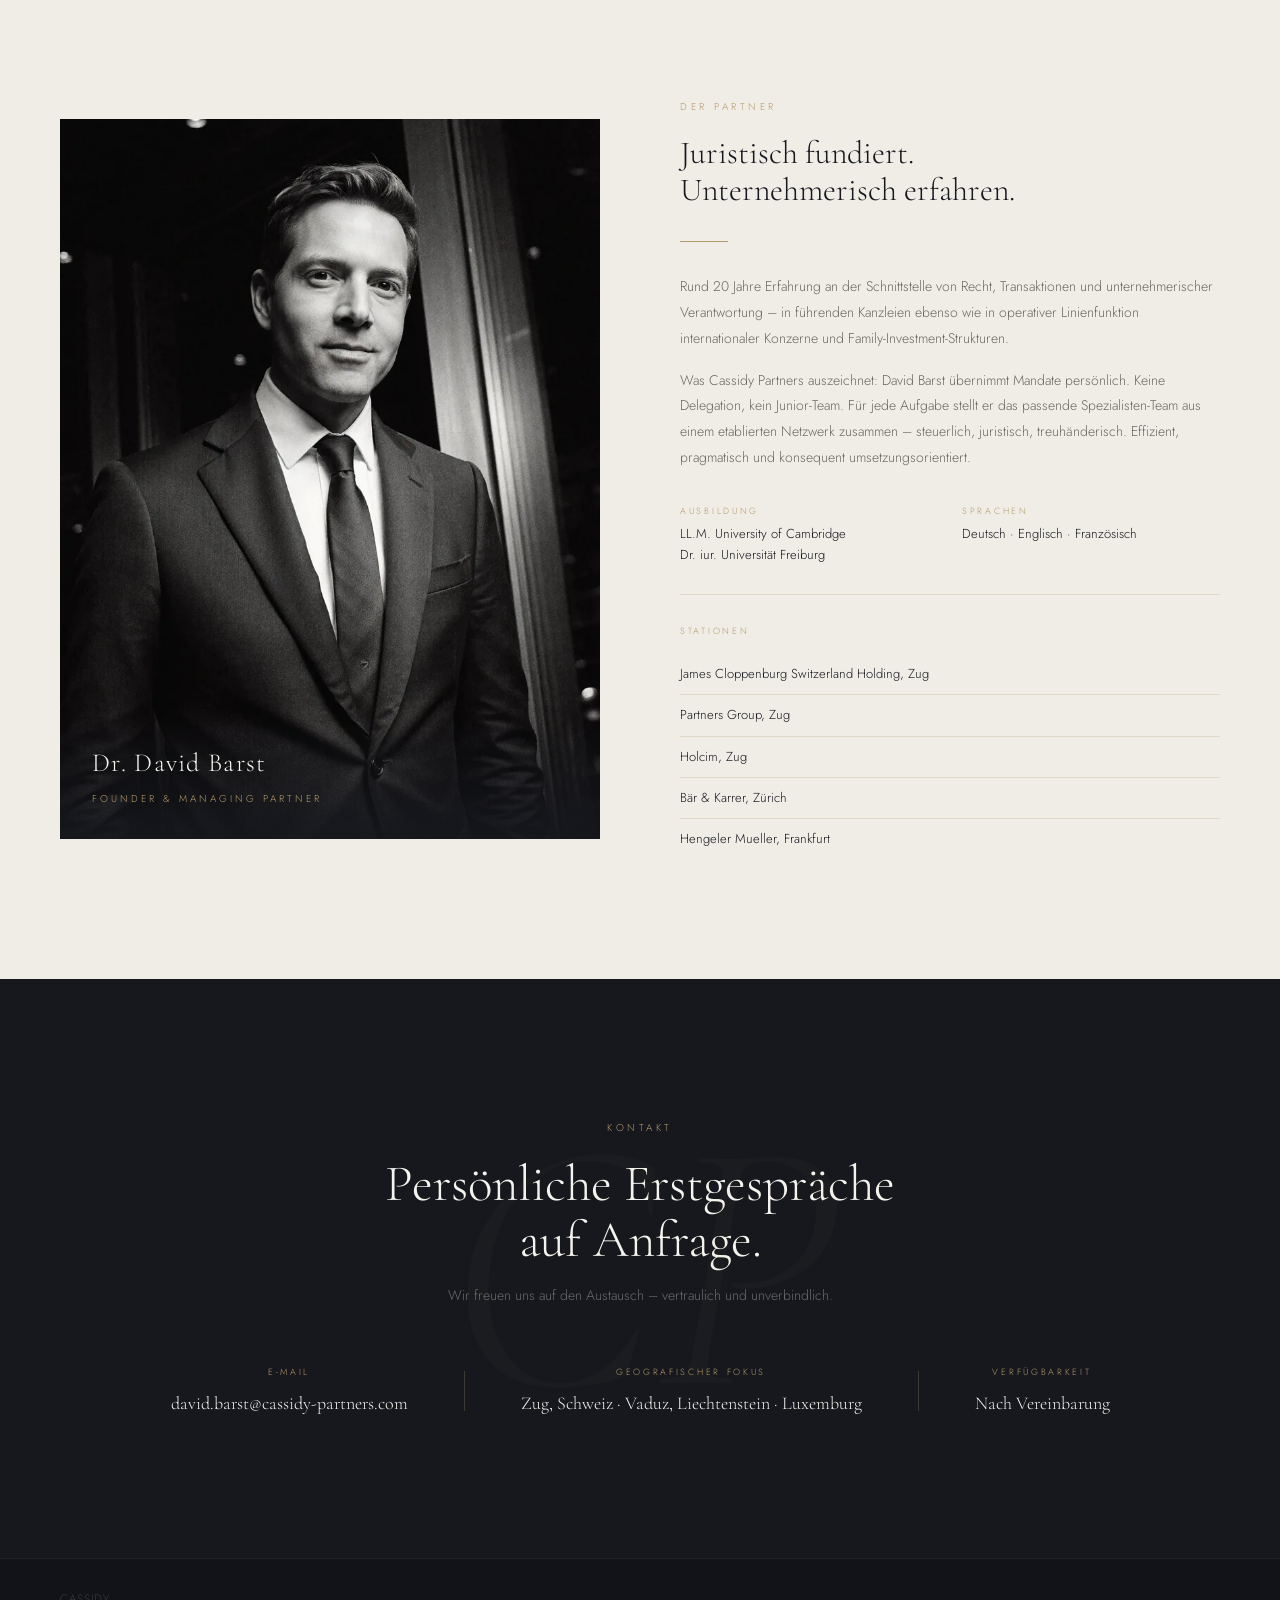
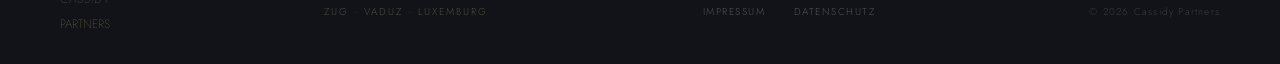
==== commit f3d9315e: "Iteration 11: Impressum + Datenschutzerklärung - Neue Subseite impressum.html mit Cassidy-Layout - N" ====
--- a/index.html
+++ b/index.html
@@ -391,6 +391,10 @@
     <span class="l2">Partners</span>
   </a>
   <div class="footer-locs">Zug &middot; Vaduz &middot; Luxemburg</div>
+  <div class="footer-legal">
+    <a href="impressum.html">Impressum</a>
+    <a href="datenschutz.html">Datenschutz</a>
+  </div>
   <div class="footer-copy">&copy; 2026 Cassidy Partners</div>
 </footer>
 
--- a/styles.css
+++ b/styles.css
@@ -373,6 +373,56 @@
   font-size: 10px; letter-spacing: .2em; text-transform: uppercase; color: rgba(181,154,106,.4);
 }
 .footer-copy { font-size: 10px; letter-spacing: .12em; color: rgba(245,243,238,.18); }
+.footer-legal {
+  font-size: 10px; letter-spacing: .15em; text-transform: uppercase;
+  color: rgba(245,243,238,.28);
+}
+.footer-legal a {
+  color: inherit; text-decoration: none; margin-right: 24px;
+  transition: color .3s;
+}
+.footer-legal a:last-child { margin-right: 0; }
+.footer-legal a:hover { color: var(--gold); }
+
+/* ── LEGAL PAGES (Impressum / Datenschutz) ─────────────────────────── */
+.legal-section { padding: 140px 60px 120px; background: var(--bone); }
+.legal-content { max-width: 760px; margin: 0 auto; }
+.legal-content .section-title {
+  font-size: clamp(40px, 5vw, 64px); margin-bottom: 16px;
+}
+.legal-content h2 {
+  font-family: 'Cormorant Garamond', serif; font-weight: 400;
+  font-size: 24px; line-height: 1.25; color: var(--ink);
+  margin-top: 48px; margin-bottom: 14px;
+}
+.legal-content h3 {
+  font-family: 'Jost', sans-serif; font-weight: 400;
+  font-size: 11px; letter-spacing: .25em; text-transform: uppercase;
+  color: var(--gold); margin-top: 28px; margin-bottom: 10px;
+}
+.legal-content p {
+  font-size: 15px; line-height: 1.85; color: var(--muted);
+  margin-bottom: 16px;
+}
+.legal-content ul {
+  margin: 0 0 18px 22px; padding: 0;
+}
+.legal-content li {
+  font-size: 15px; line-height: 1.85; color: var(--muted);
+  margin-bottom: 6px;
+}
+.legal-content a {
+  color: var(--gold); text-decoration: none;
+  border-bottom: 1px solid transparent; transition: border-color .3s;
+  word-break: break-word;
+}
+.legal-content a:hover { border-bottom-color: var(--gold); }
+.legal-stand {
+  margin-top: 56px; padding-top: 24px;
+  border-top: 1px solid var(--line);
+  font-style: italic; font-family: 'Cormorant Garamond', serif;
+  font-size: 14px; color: var(--muted);
+}
 
 /* ── ANIMATIONS ────────────────────────────────────────────────────── */
 @keyframes fadeUp {
@@ -401,4 +451,6 @@
   .contact-vdivider { display: none; }
   .cockpit-mockup { padding: 20px; }
   footer { padding: 24px; flex-direction: column; gap: 12px; text-align: center; }
-}
+  .legal-section { padding: 96px 24px 72px; }
+  .legal-content h2 { font-size: 22px; margin-top: 36px; }
+}
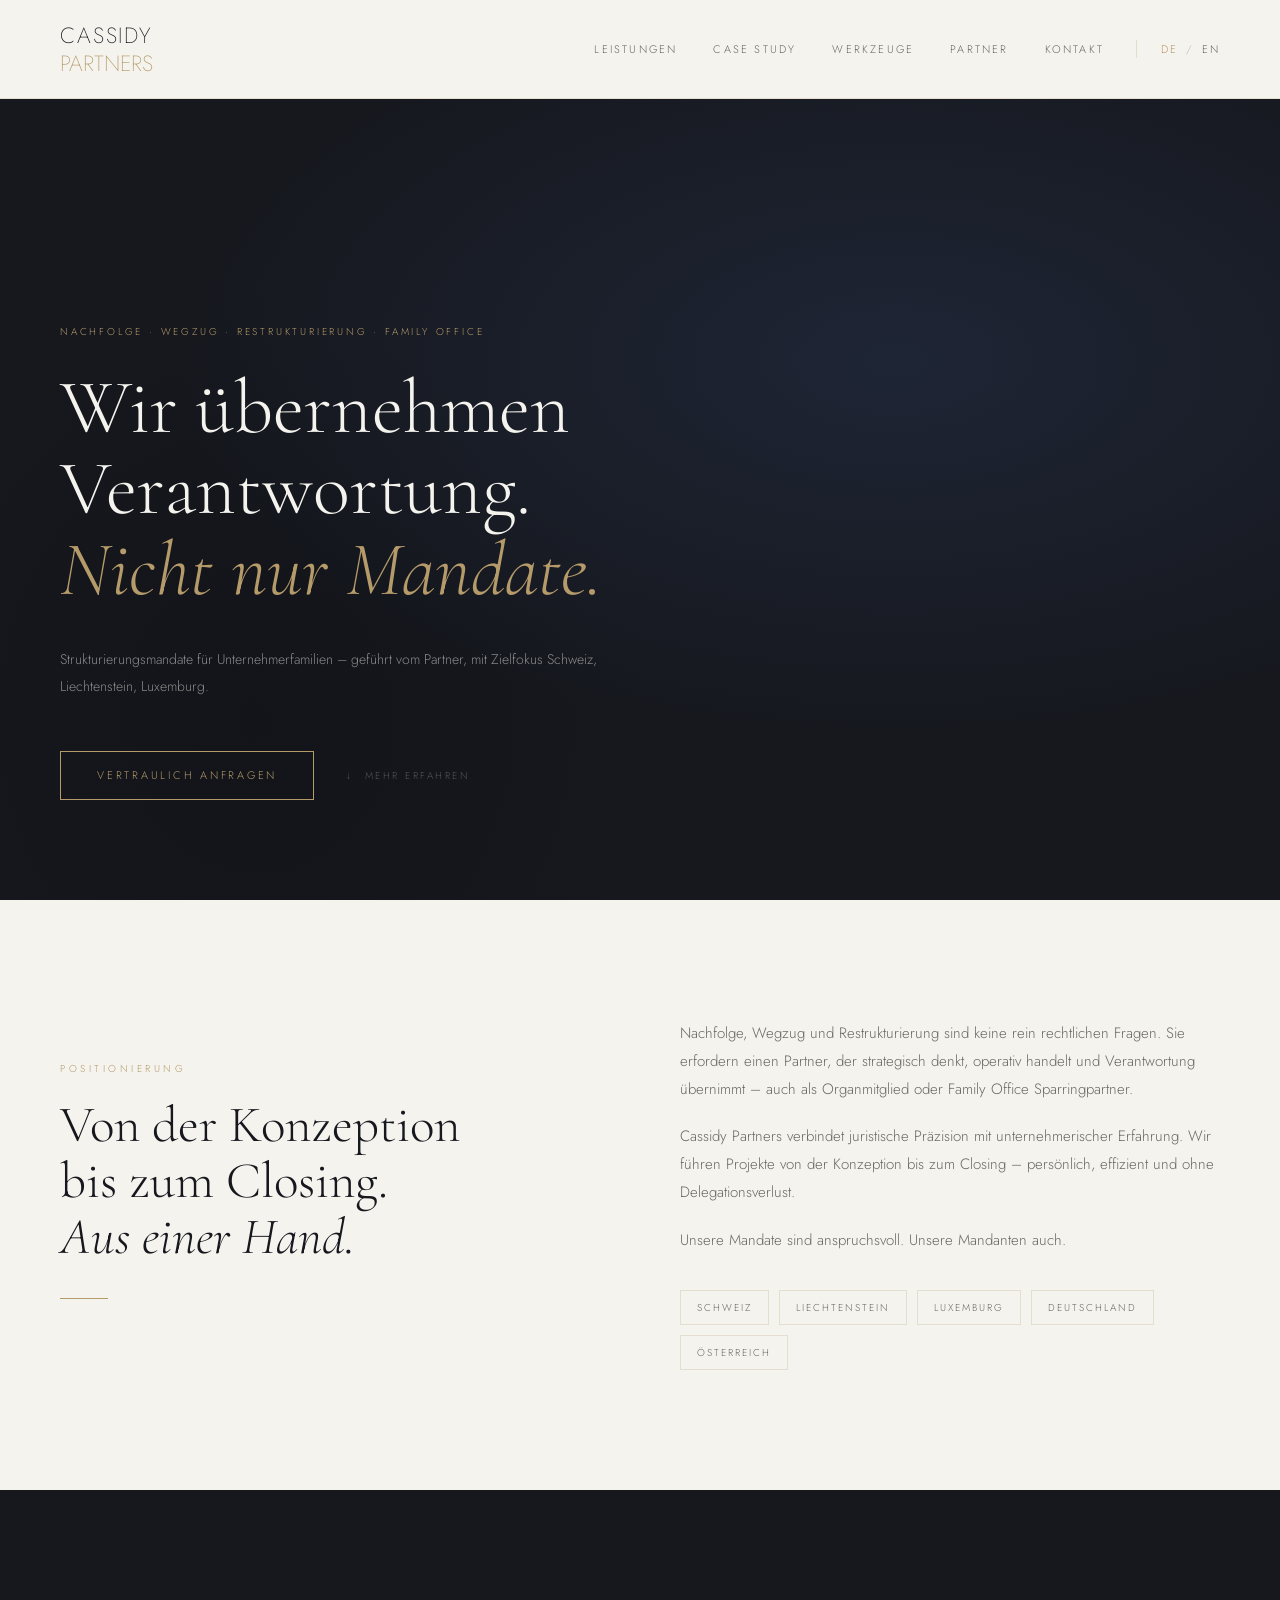
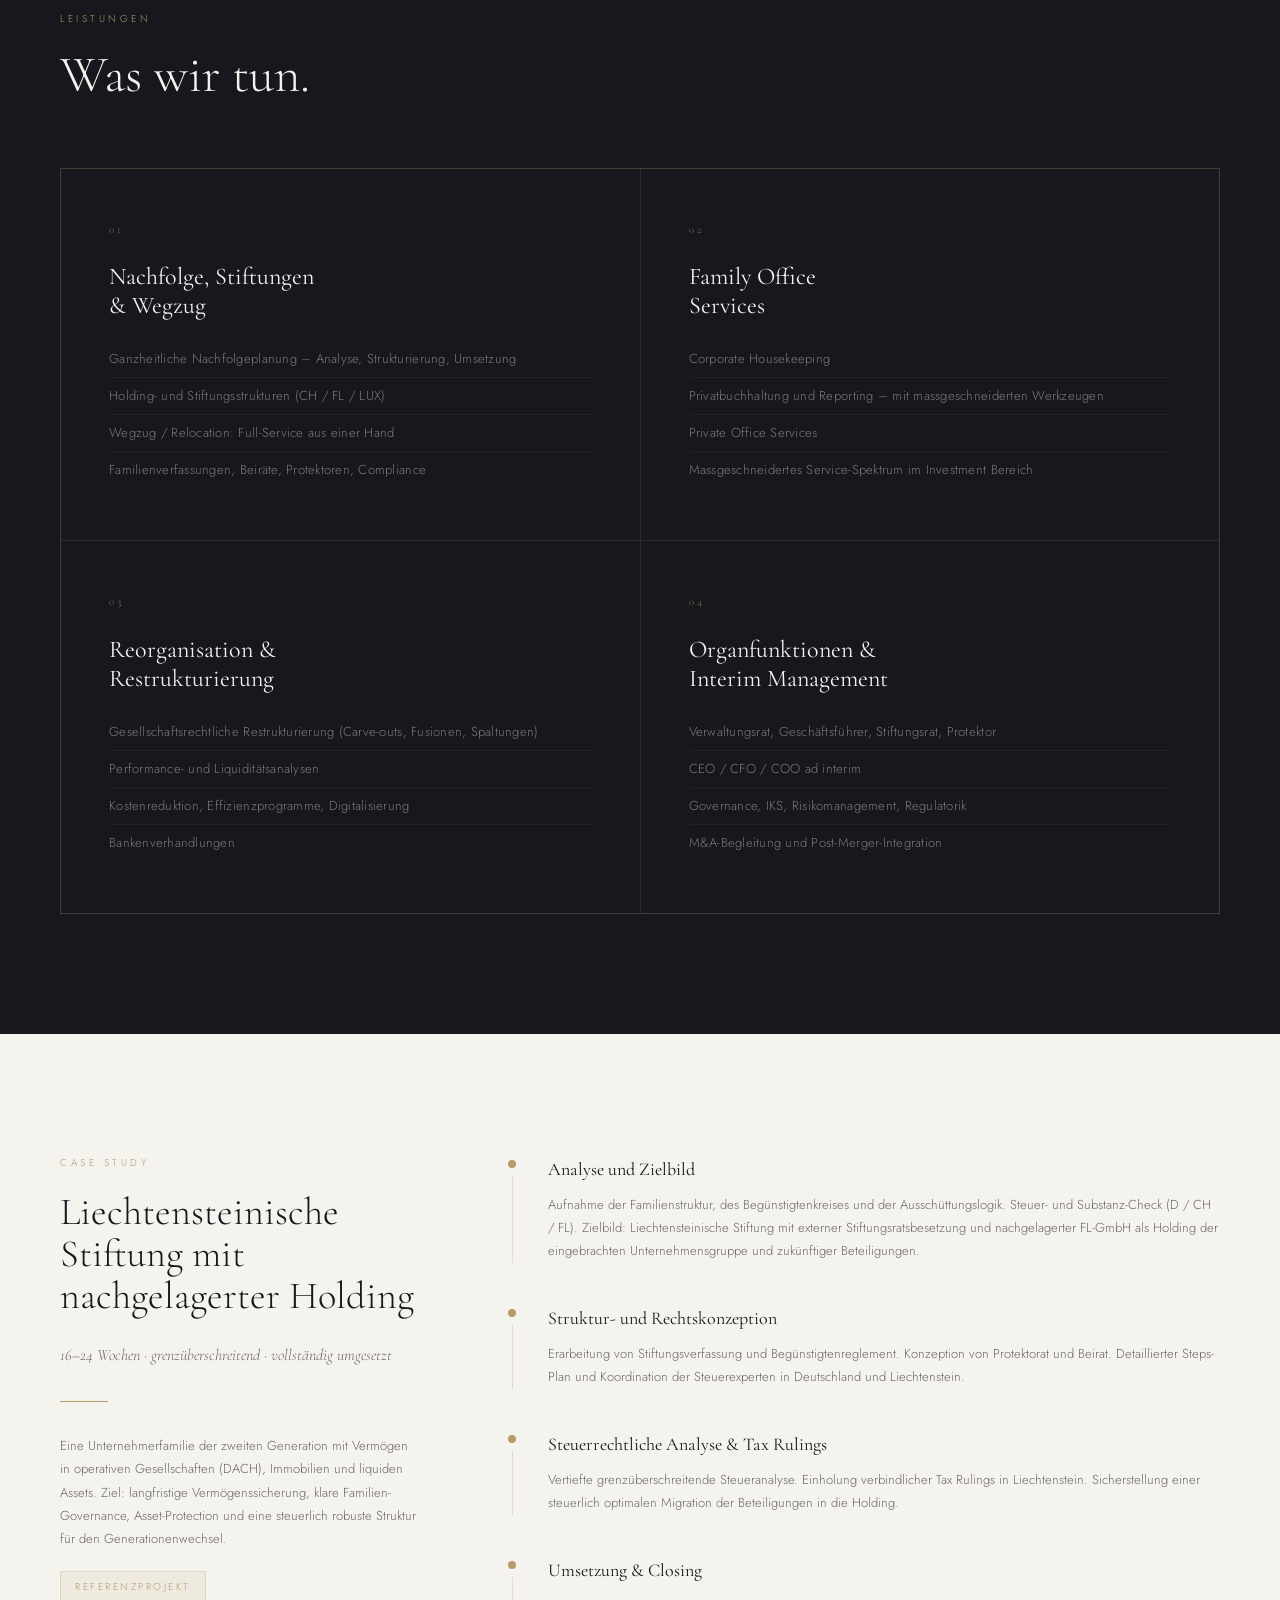
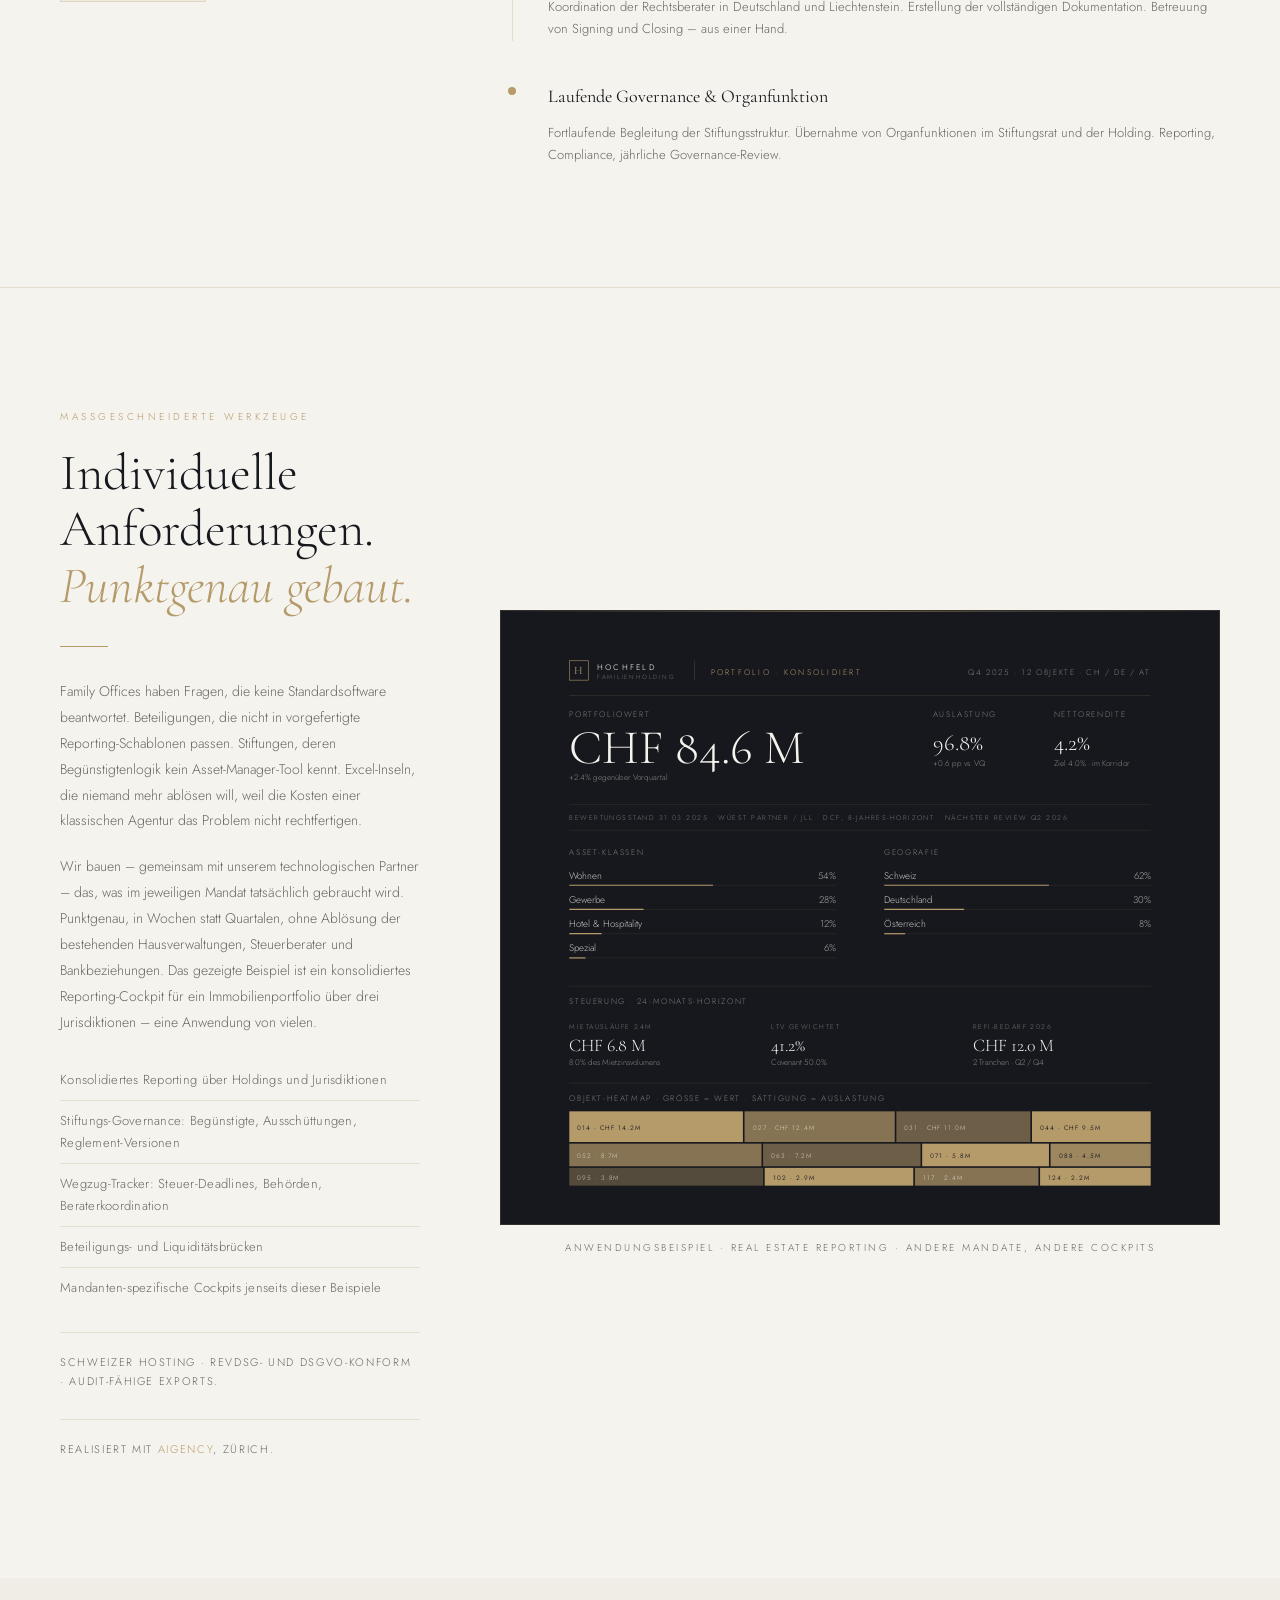
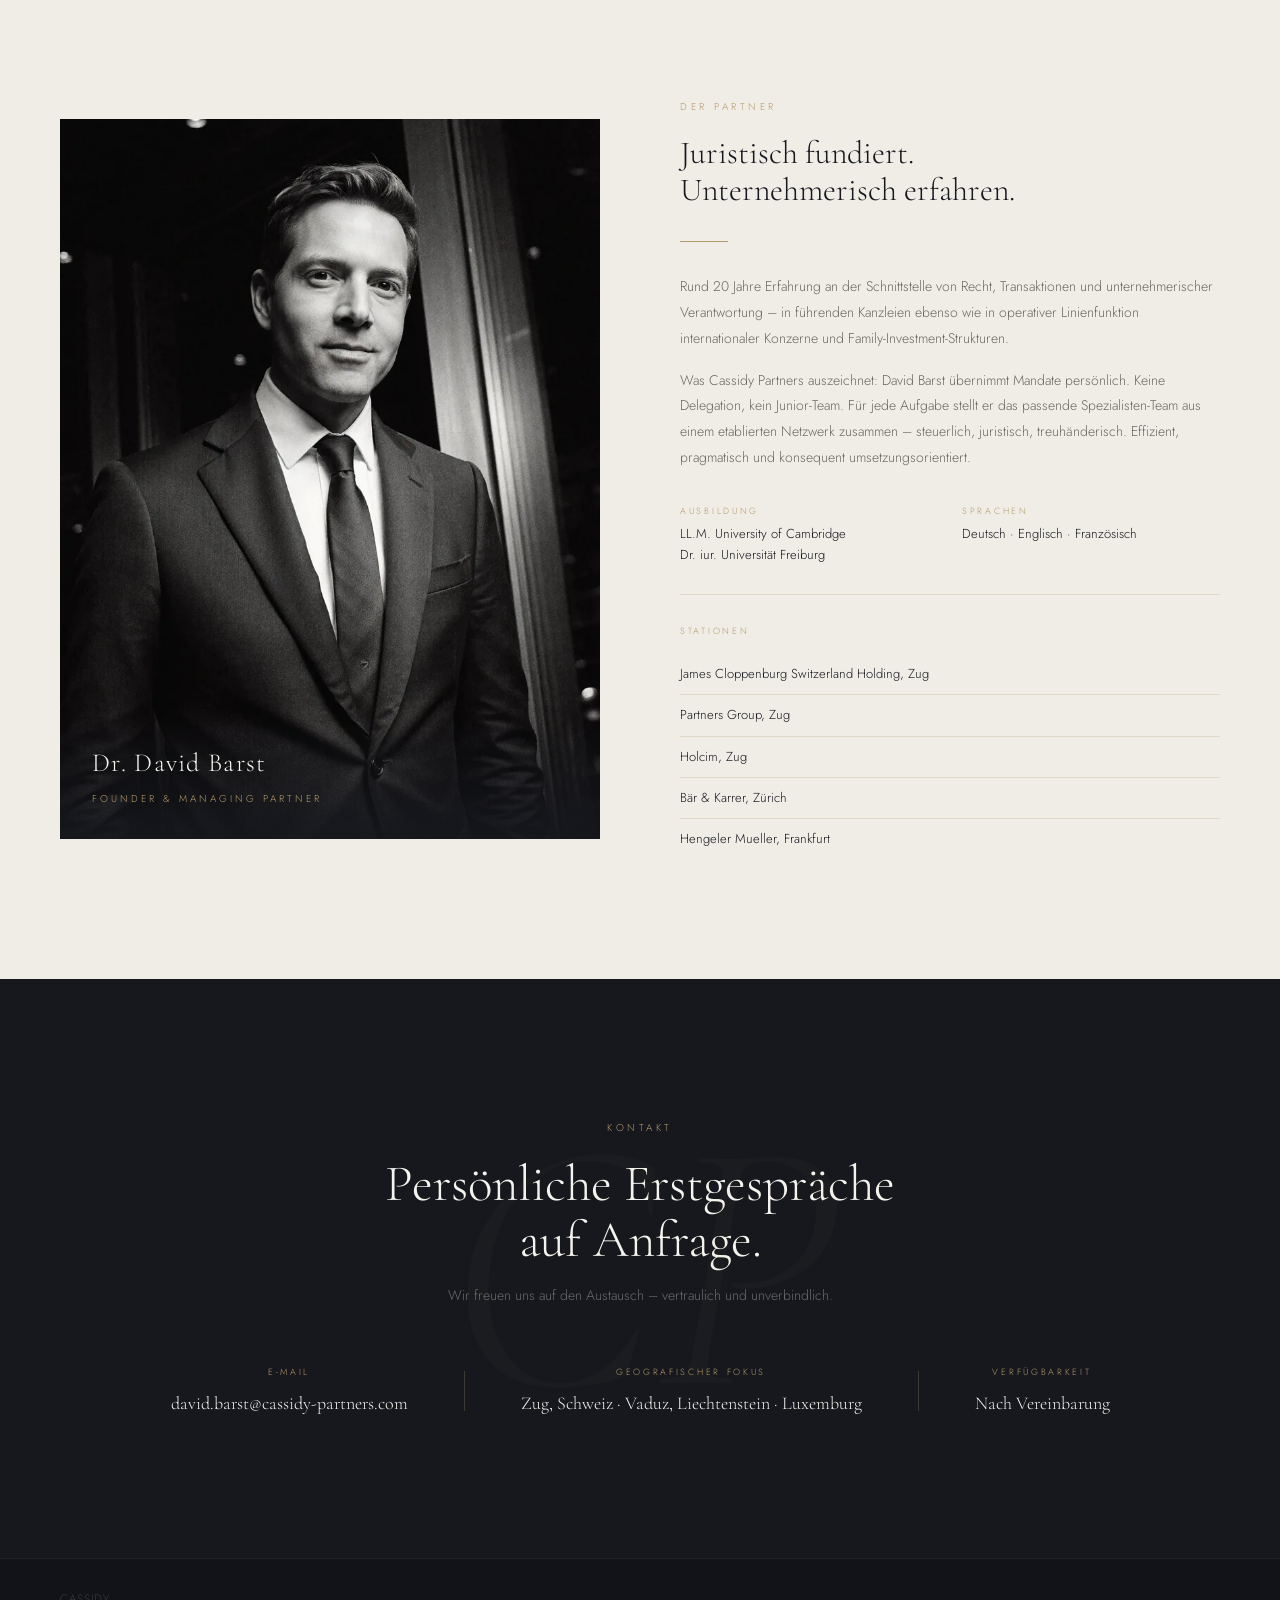
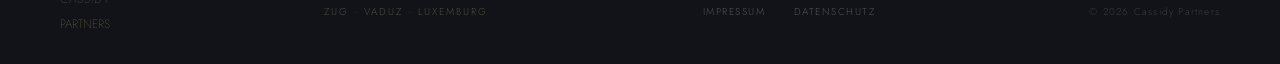
==== commit 1b6a6f1e: "Iteration 13: Mobile Hamburger-Menü mit Pull-down-Panel" ====
--- a/index.html
+++ b/index.html
@@ -18,14 +18,27 @@
     <span class="l1">Cassidy</span>
     <span class="l2">Partners</span>
   </a>
-  <ul class="nav-links">
-    <li><a href="#leistungen">Leistungen</a></li>
-    <li><a href="#case">Case Study</a></li>
-    <li><a href="#cockpit">Werkzeuge</a></li>
-    <li><a href="#partner">Partner</a></li>
-    <li><a href="#kontakt">Kontakt</a></li>
-  </ul>
+  <div class="nav-right">
+    <ul class="nav-links" id="nav-links">
+      <li><a href="#leistungen">Leistungen</a></li>
+      <li><a href="#case">Case Study</a></li>
+      <li><a href="#cockpit">Werkzeuge</a></li>
+      <li><a href="#partner">Partner</a></li>
+      <li><a href="#kontakt">Kontakt</a></li>
+    </ul>
+    <div class="nav-lang">
+      <span class="nav-lang-active">DE</span>
+      <span class="nav-lang-sep">/</span>
+      <a href="index-en.html">EN</a>
+    </div>
+    <button class="nav-toggle" aria-label="Men&uuml; &ouml;ffnen" aria-expanded="false" aria-controls="nav-links">
+      <span></span>
+      <span></span>
+      <span></span>
+    </button>
+  </div>
 </nav>
+<div class="nav-backdrop" aria-hidden="true"></div>
 
 <!-- HERO -->
 <section id="hero">
--- a/styles.css
+++ b/styles.css
@@ -55,6 +55,89 @@
   color: var(--muted); text-decoration: none; transition: color .3s;
 }
 .nav-links a:hover { color: var(--gold); }
+
+.nav-right {
+  display: flex;
+  align-items: center;
+  gap: 32px;
+}
+.nav-lang {
+  display: flex;
+  gap: 8px;
+  align-items: center;
+  padding-left: 24px;
+  border-left: 1px solid var(--line);
+  font-size: 11px;
+  letter-spacing: .2em;
+  text-transform: uppercase;
+}
+.nav-lang a {
+  color: var(--muted);
+  text-decoration: none;
+  transition: color .3s;
+}
+.nav-lang a:hover {
+  color: var(--gold);
+}
+.nav-lang-active {
+  color: var(--gold);
+}
+.nav-lang-sep {
+  color: var(--muted);
+  opacity: .4;
+}
+
+/* Hamburger button */
+.nav-toggle {
+  display: none;
+  background: none;
+  border: none;
+  padding: 0;
+  cursor: pointer;
+  width: 28px;
+  height: 18px;
+  position: relative;
+}
+.nav-toggle span {
+  display: block;
+  position: absolute;
+  left: 0;
+  width: 100%;
+  height: 1px;
+  background: var(--ink);
+  transition: transform .35s ease, opacity .25s ease, top .35s ease;
+}
+.nav-toggle span:nth-child(1) { top: 0; }
+.nav-toggle span:nth-child(2) { top: 8px; }
+.nav-toggle span:nth-child(3) { top: 16px; }
+body.nav-open .nav-toggle span:nth-child(1) {
+  top: 8px;
+  transform: rotate(45deg);
+}
+body.nav-open .nav-toggle span:nth-child(2) {
+  opacity: 0;
+}
+body.nav-open .nav-toggle span:nth-child(3) {
+  top: 8px;
+  transform: rotate(-45deg);
+}
+
+/* Backdrop */
+.nav-backdrop {
+  display: none;
+  position: fixed;
+  inset: 0;
+  background: rgba(22, 24, 30, 0.4);
+  opacity: 0;
+  pointer-events: none;
+  transition: opacity .35s ease;
+  z-index: 90;
+}
+
+/* Body scroll lock when menu is open */
+body.nav-open {
+  overflow: hidden;
+}
 
 /* ── HERO ──────────────────────────────────────────────────────────── */
 #hero {
@@ -439,7 +522,48 @@
 /* ── RESPONSIVE ────────────────────────────────────────────────────── */
 @media (max-width: 900px) {
   nav { padding: 20px 24px; }
-  .nav-links { display: none; }
+  .nav-toggle { display: block; }
+  .nav-backdrop { display: block; }
+  body.nav-open .nav-backdrop {
+    opacity: 1;
+    pointer-events: auto;
+  }
+  .nav-right { gap: 18px; }
+
+  .nav-links {
+    display: flex;
+    flex-direction: column;
+    position: fixed;
+    top: 90px;
+    left: 0;
+    right: 0;
+    gap: 0;
+    padding: 8px 24px 24px;
+    background: var(--bone);
+    border-bottom: 1px solid var(--line);
+    transform: translateY(-110%);
+    transition: transform .4s cubic-bezier(.4, 0, .2, 1);
+    z-index: 95;
+  }
+  body.nav-open .nav-links {
+    transform: translateY(0);
+  }
+  .nav-links li {
+    border-bottom: 1px solid var(--line);
+  }
+  .nav-links li:last-child {
+    border-bottom: none;
+  }
+  .nav-links a {
+    display: block;
+    padding: 18px 0;
+    font-size: 12px;
+    letter-spacing: .25em;
+  }
+  .nav-lang {
+    padding-left: 0;
+    border-left: none;
+  }
   section { padding: 72px 24px; }
   #hero { padding: 0 24px 72px; }
   .hero-vline { left: 24px; }
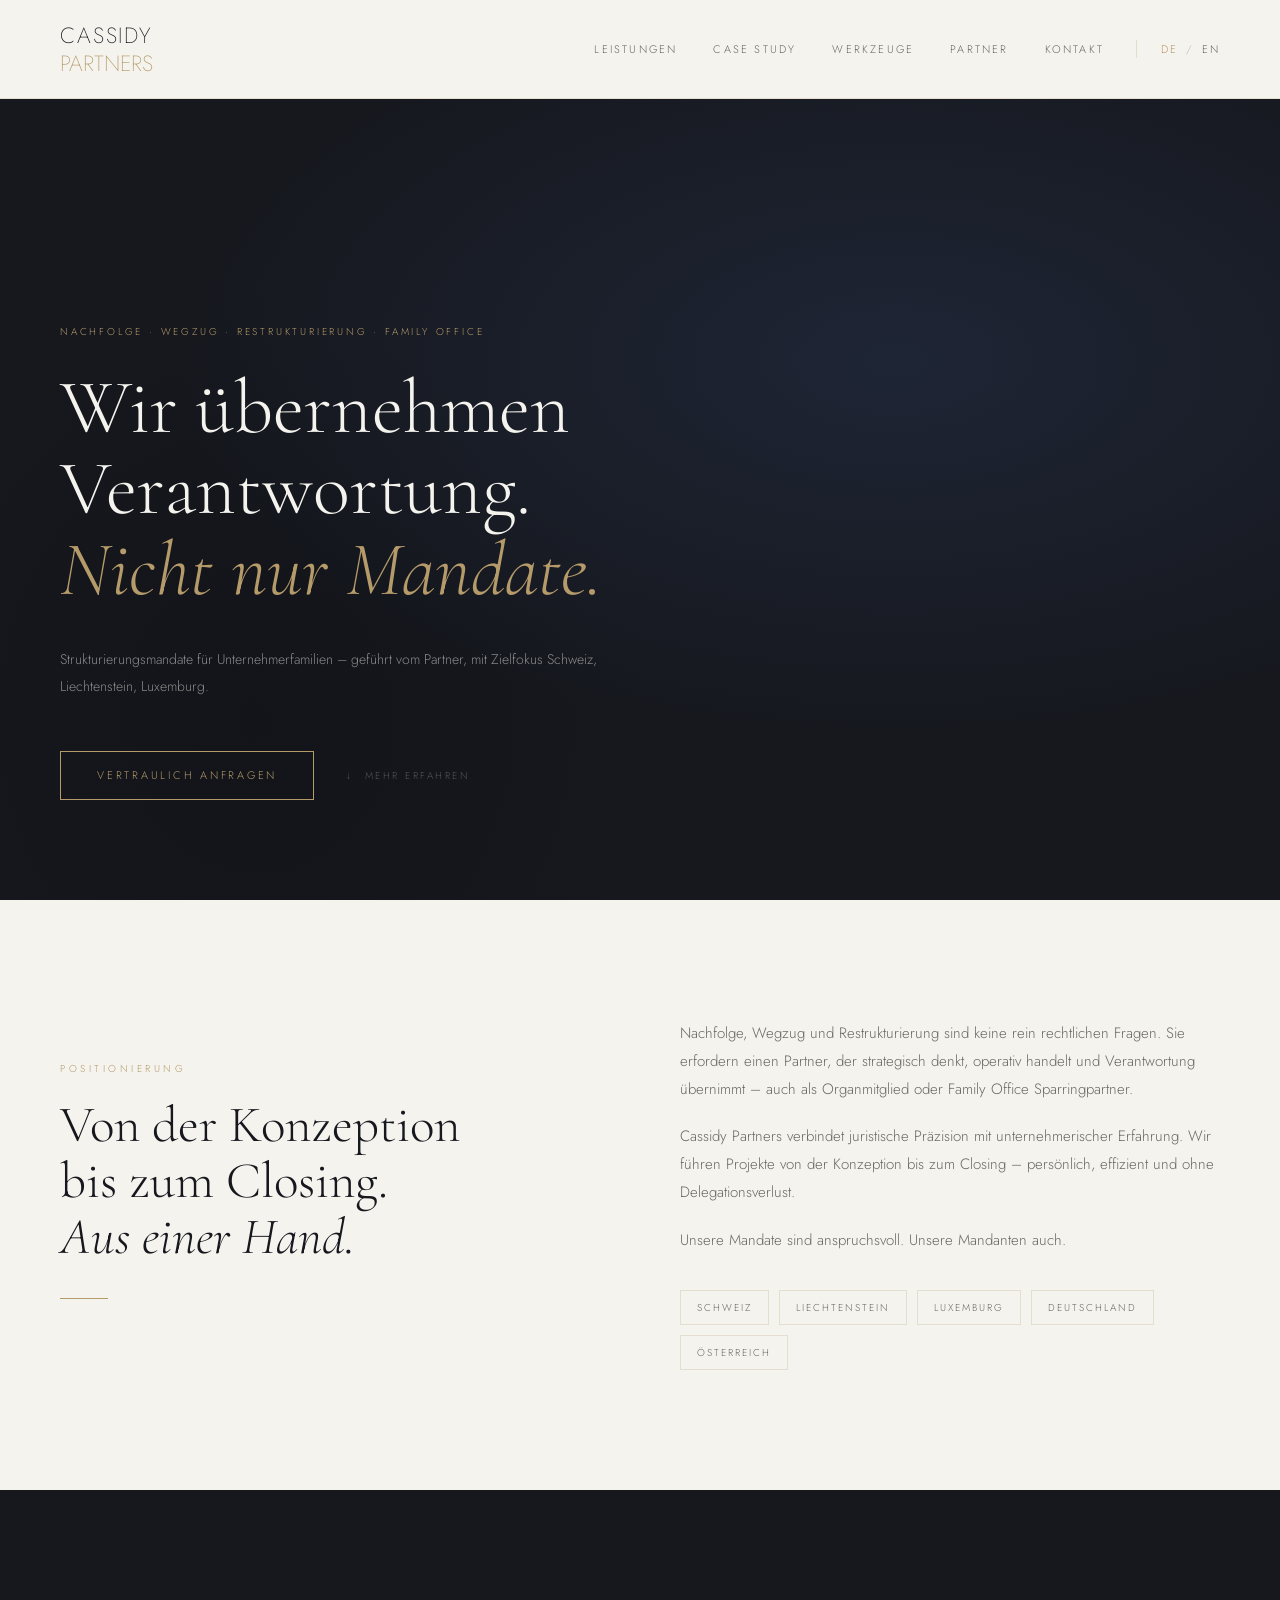
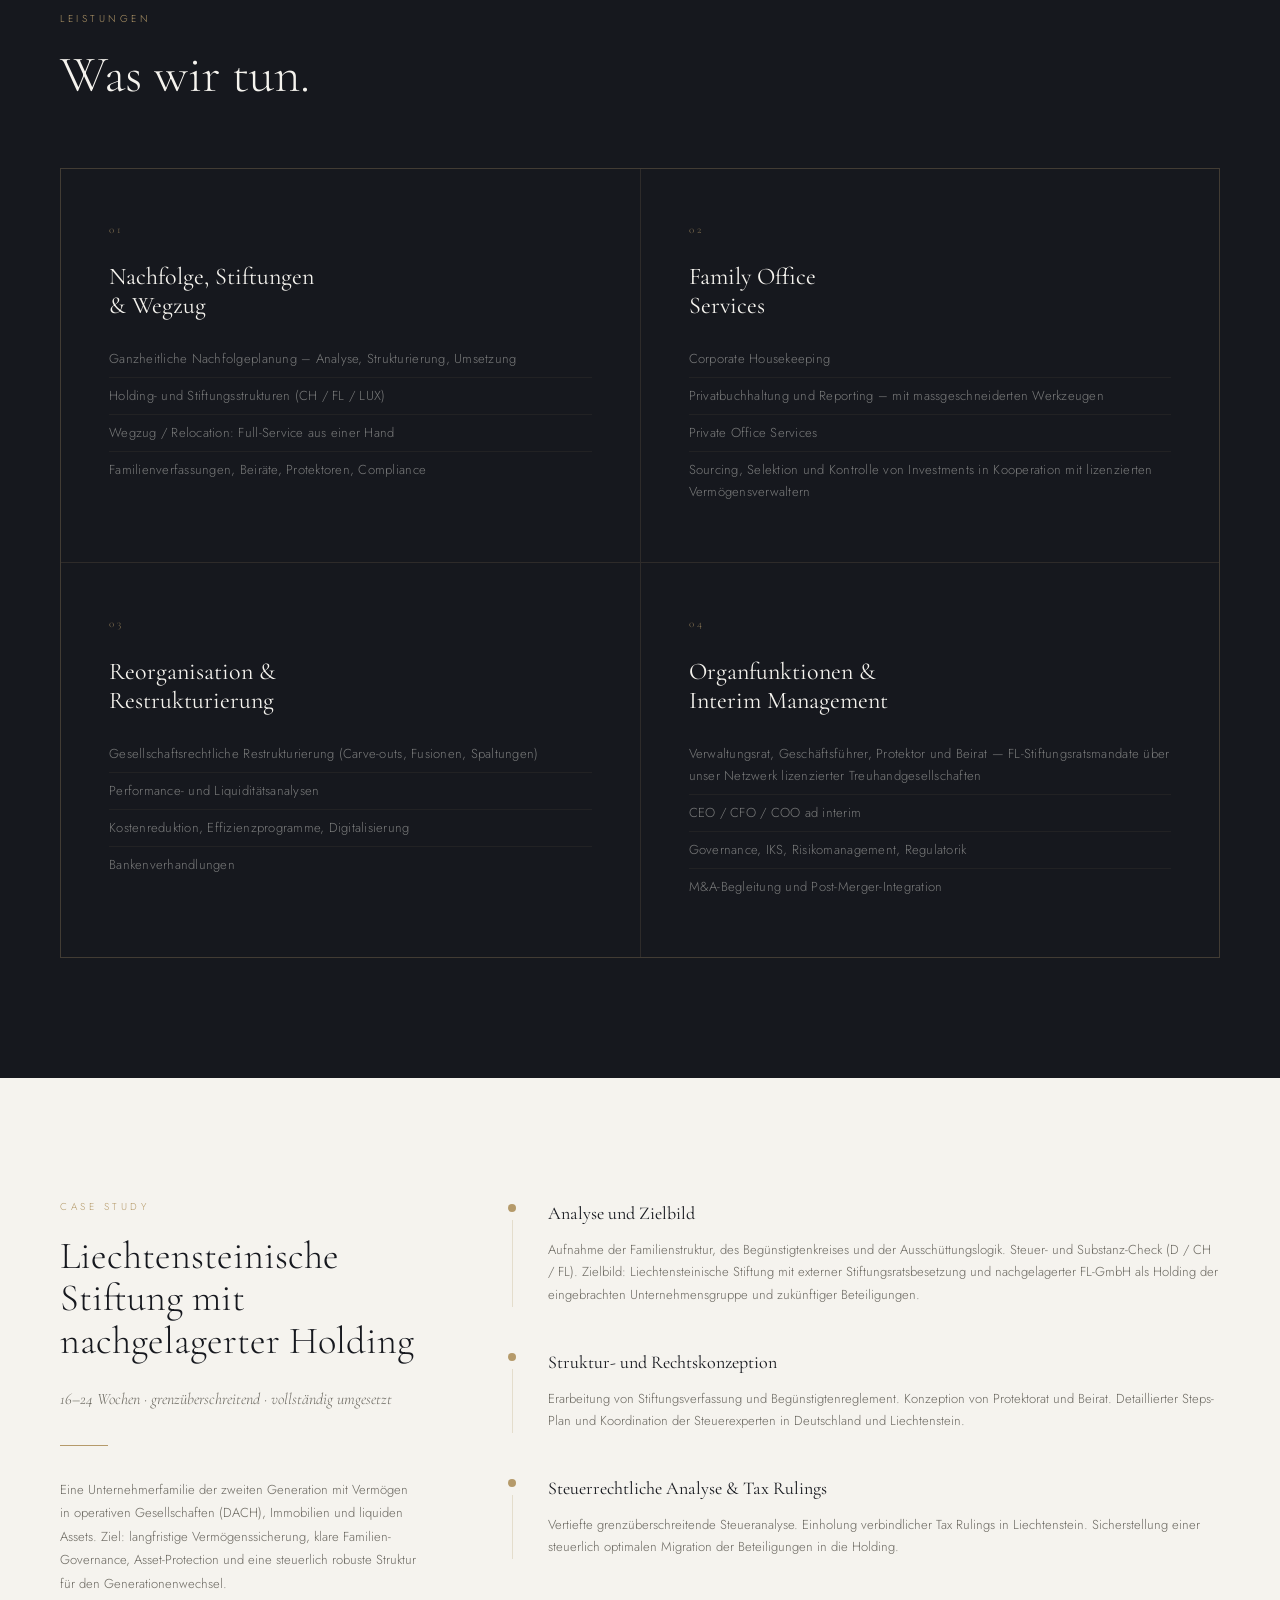
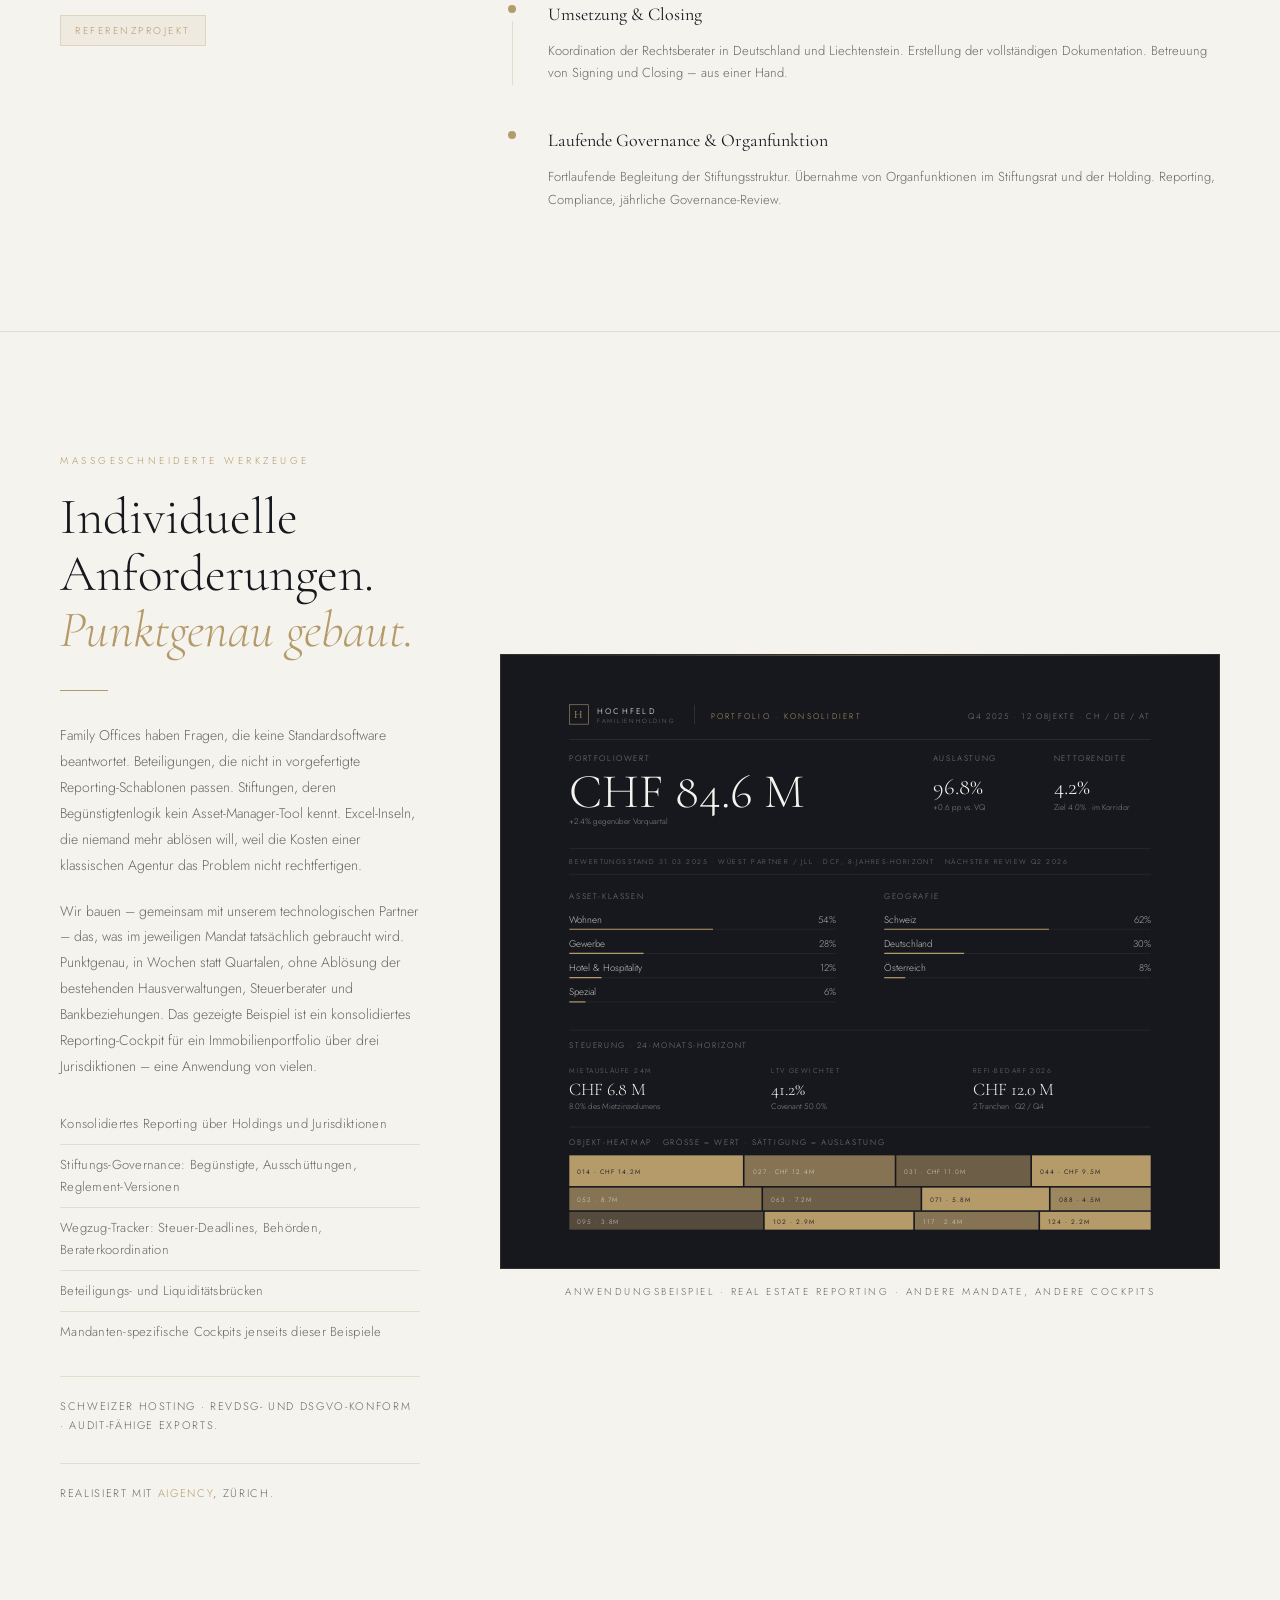
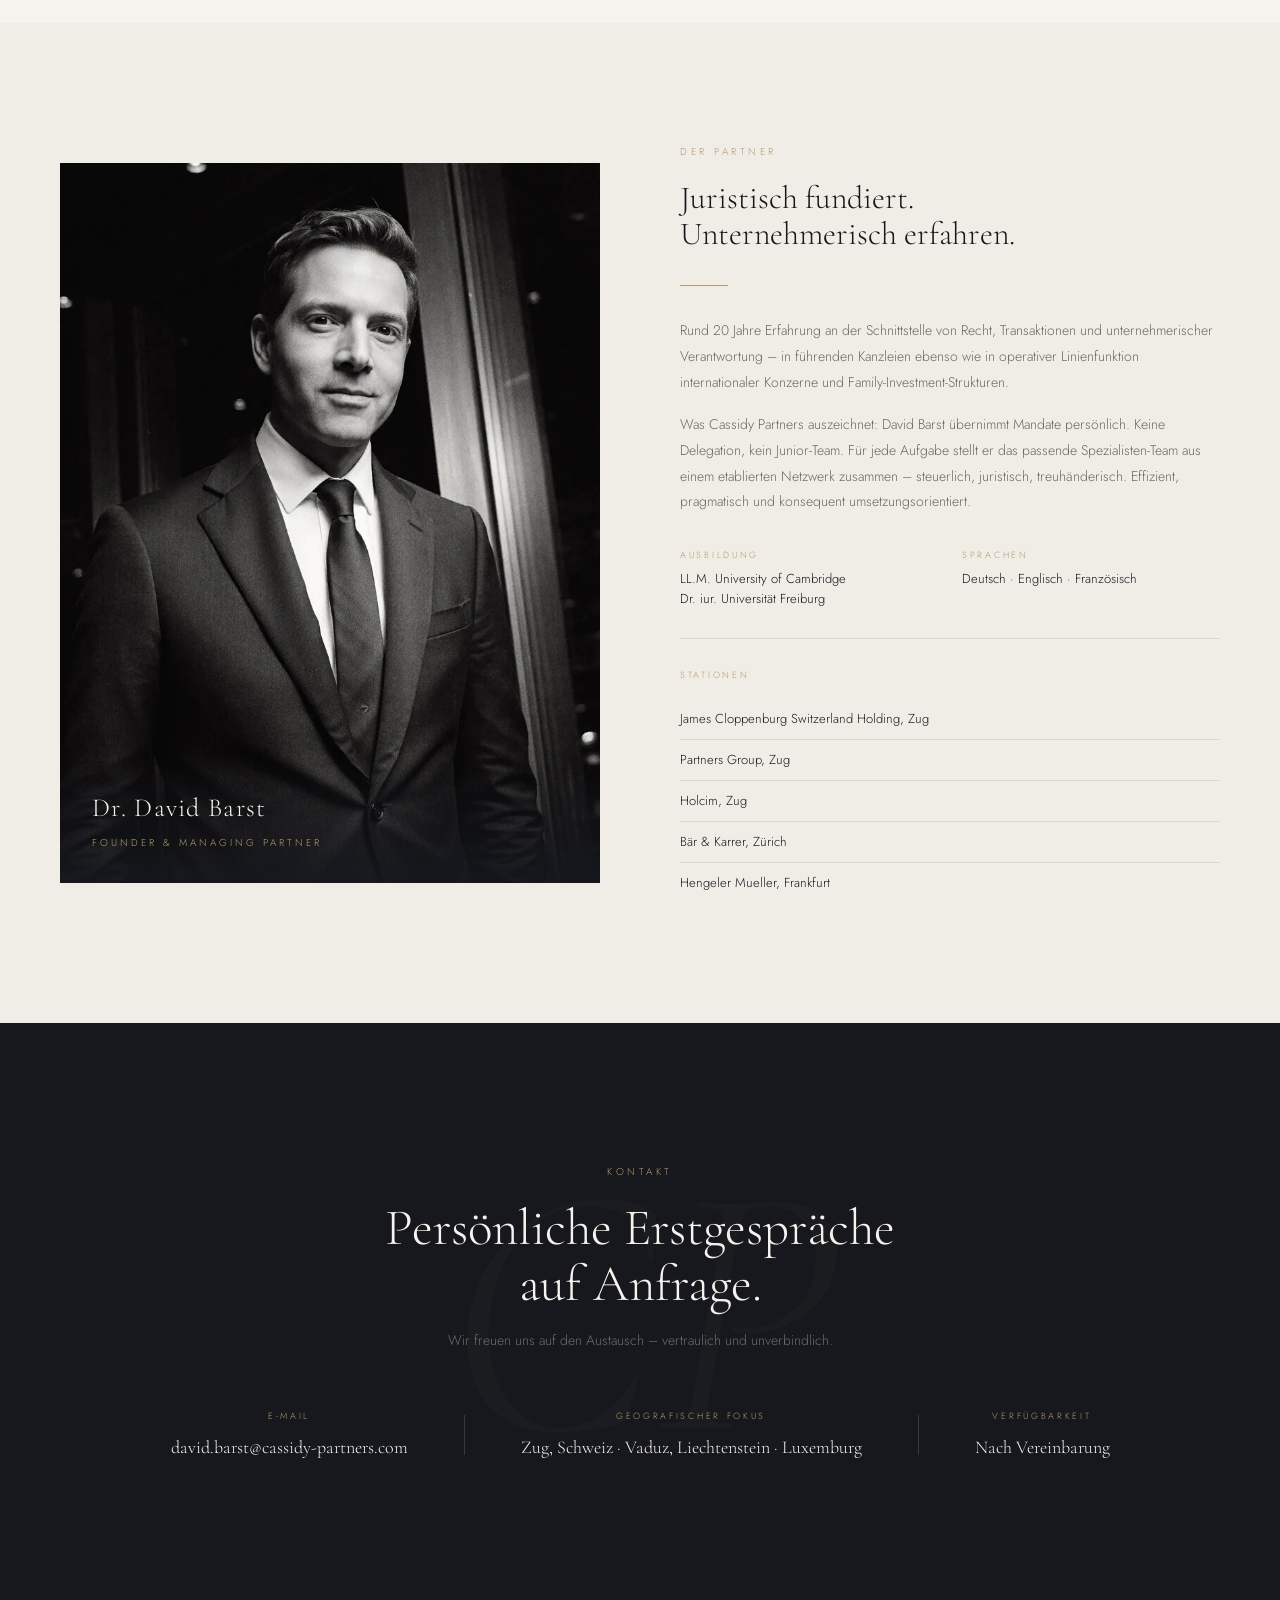
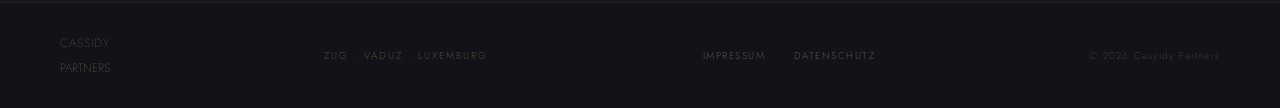
==== commit 614b7d36: "content: sharpen service-card wording (FINMA/FMA + 180a PGR compliance) Co-Authored-By: Claude Opus " ====
--- a/index.html
+++ b/index.html
@@ -3,8 +3,40 @@
 <head>
   <meta charset="UTF-8">
   <meta name="viewport" content="width=device-width, initial-scale=1.0">
+
+  <!-- Canonical & hreflang -->
+  <link rel="canonical" href="https://cassidy-partners.com/">
+  <link rel="alternate" hreflang="de" href="https://cassidy-partners.com/">
+  <link rel="alternate" hreflang="en" href="https://cassidy-partners.com/index-en.html">
+  <link rel="alternate" hreflang="x-default" href="https://cassidy-partners.com/">
+
+  <!-- Favicon -->
+  <link rel="icon" type="image/svg+xml" href="/assets/favicon.svg">
+  <link rel="icon" type="image/x-icon" href="/favicon.ico">
+  <link rel="apple-touch-icon" href="/assets/apple-touch-icon.png">
+
   <title>Cassidy Partners</title>
   <meta name="description" content="Cassidy Partners strukturiert und realisiert anspruchsvolle Nachfolge-, Wegzugs- und Restrukturierungsvorhaben in der Schweiz, Liechtenstein und Luxemburg.">
+
+  <!-- Open Graph -->
+  <meta property="og:site_name" content="Cassidy Partners">
+  <meta property="og:title" content="Cassidy Partners">
+  <meta property="og:description" content="Cassidy Partners strukturiert und realisiert anspruchsvolle Nachfolge-, Wegzugs- und Restrukturierungsvorhaben in der Schweiz, Liechtenstein und Luxemburg.">
+  <meta property="og:url" content="https://cassidy-partners.com/">
+  <meta property="og:type" content="website">
+  <meta property="og:locale" content="de_CH">
+  <meta property="og:image" content="https://cassidy-partners.com/assets/og-image.jpg">
+  <meta property="og:image:width" content="1200">
+  <meta property="og:image:height" content="630">
+  <meta property="og:image:alt" content="Cassidy Partners">
+
+  <!-- Twitter Card -->
+  <meta name="twitter:card" content="summary_large_image">
+  <meta name="twitter:title" content="Cassidy Partners">
+  <meta name="twitter:description" content="Cassidy Partners strukturiert und realisiert anspruchsvolle Nachfolge-, Wegzugs- und Restrukturierungsvorhaben in der Schweiz, Liechtenstein und Luxemburg.">
+  <meta name="twitter:image" content="https://cassidy-partners.com/assets/og-image.jpg">
+  <meta name="twitter:image:alt" content="Cassidy Partners">
+
   <link rel="preconnect" href="https://fonts.googleapis.com">
   <link rel="preconnect" href="https://fonts.gstatic.com" crossorigin>
   <link href="https://fonts.googleapis.com/css2?family=Cormorant+Garamond:ital,wght@0,300;0,400;0,500;1,300;1,400&family=Jost:wght@200;300;400&display=swap" rel="stylesheet">
@@ -19,7 +51,7 @@
     <span class="l2">Partners</span>
   </a>
   <div class="nav-right">
-    <ul class="nav-links" id="nav-links">
+    <ul class="nav-links" id="nav-links" aria-hidden="true">
       <li><a href="#leistungen">Leistungen</a></li>
       <li><a href="#case">Case Study</a></li>
       <li><a href="#cockpit">Werkzeuge</a></li>
@@ -95,7 +127,7 @@
         <li>Corporate Housekeeping</li>
         <li>Privatbuchhaltung und Reporting &ndash; mit massgeschneiderten Werkzeugen</li>
         <li>Private Office Services</li>
-        <li>Massgeschneidertes Service-Spektrum im Investment Bereich</li>
+        <li>Sourcing, Selektion und Kontrolle von Investments in Kooperation mit lizenzierten Verm&ouml;gensverwaltern</li>
       </ul>
     </div>
     <div class="service-card reveal">
@@ -112,7 +144,7 @@
       <span class="service-num">04</span>
       <h3>Organfunktionen &amp;<br>Interim Management</h3>
       <ul>
-        <li>Verwaltungsrat, Gesch&auml;ftsf&uuml;hrer, Stiftungsrat, Protektor</li>
+        <li>Verwaltungsrat, Gesch&auml;ftsf&uuml;hrer, Protektor und Beirat — FL-Stiftungsratsmandate &uuml;ber unser Netzwerk lizenzierter Treuhandgesellschaften</li>
         <li>CEO / CFO / COO ad interim</li>
         <li>Governance, IKS, Risikomanagement, Regulatorik</li>
         <li>M&amp;A-Begleitung und Post-Merger-Integration</li>
--- a/styles.css
+++ b/styles.css
@@ -94,31 +94,33 @@
   border: none;
   padding: 0;
   cursor: pointer;
-  width: 28px;
-  height: 18px;
+  width: 44px;
+  height: 44px;
+  box-sizing: border-box;
   position: relative;
 }
 .nav-toggle span {
   display: block;
   position: absolute;
-  left: 0;
-  width: 100%;
+  left: 50%;
+  margin-left: -11px;
+  width: 22px;
   height: 1px;
   background: var(--ink);
   transition: transform .35s ease, opacity .25s ease, top .35s ease;
 }
-.nav-toggle span:nth-child(1) { top: 0; }
-.nav-toggle span:nth-child(2) { top: 8px; }
-.nav-toggle span:nth-child(3) { top: 16px; }
+.nav-toggle span:nth-child(1) { top: calc(50% - 6px); }
+.nav-toggle span:nth-child(2) { top: 50%; }
+.nav-toggle span:nth-child(3) { top: calc(50% + 6px); }
 body.nav-open .nav-toggle span:nth-child(1) {
-  top: 8px;
+  top: 50%;
   transform: rotate(45deg);
 }
 body.nav-open .nav-toggle span:nth-child(2) {
   opacity: 0;
 }
 body.nav-open .nav-toggle span:nth-child(3) {
-  top: 8px;
+  top: 50%;
   transform: rotate(-45deg);
 }
 
@@ -541,9 +543,9 @@
     padding: 8px 24px 24px;
     background: var(--bone);
     border-bottom: 1px solid var(--line);
-    transform: translateY(-110%);
+    transform: translateY(calc(-100% - 100px));
     transition: transform .4s cubic-bezier(.4, 0, .2, 1);
-    z-index: 95;
+    z-index: -1;
   }
   body.nav-open .nav-links {
     transform: translateY(0);
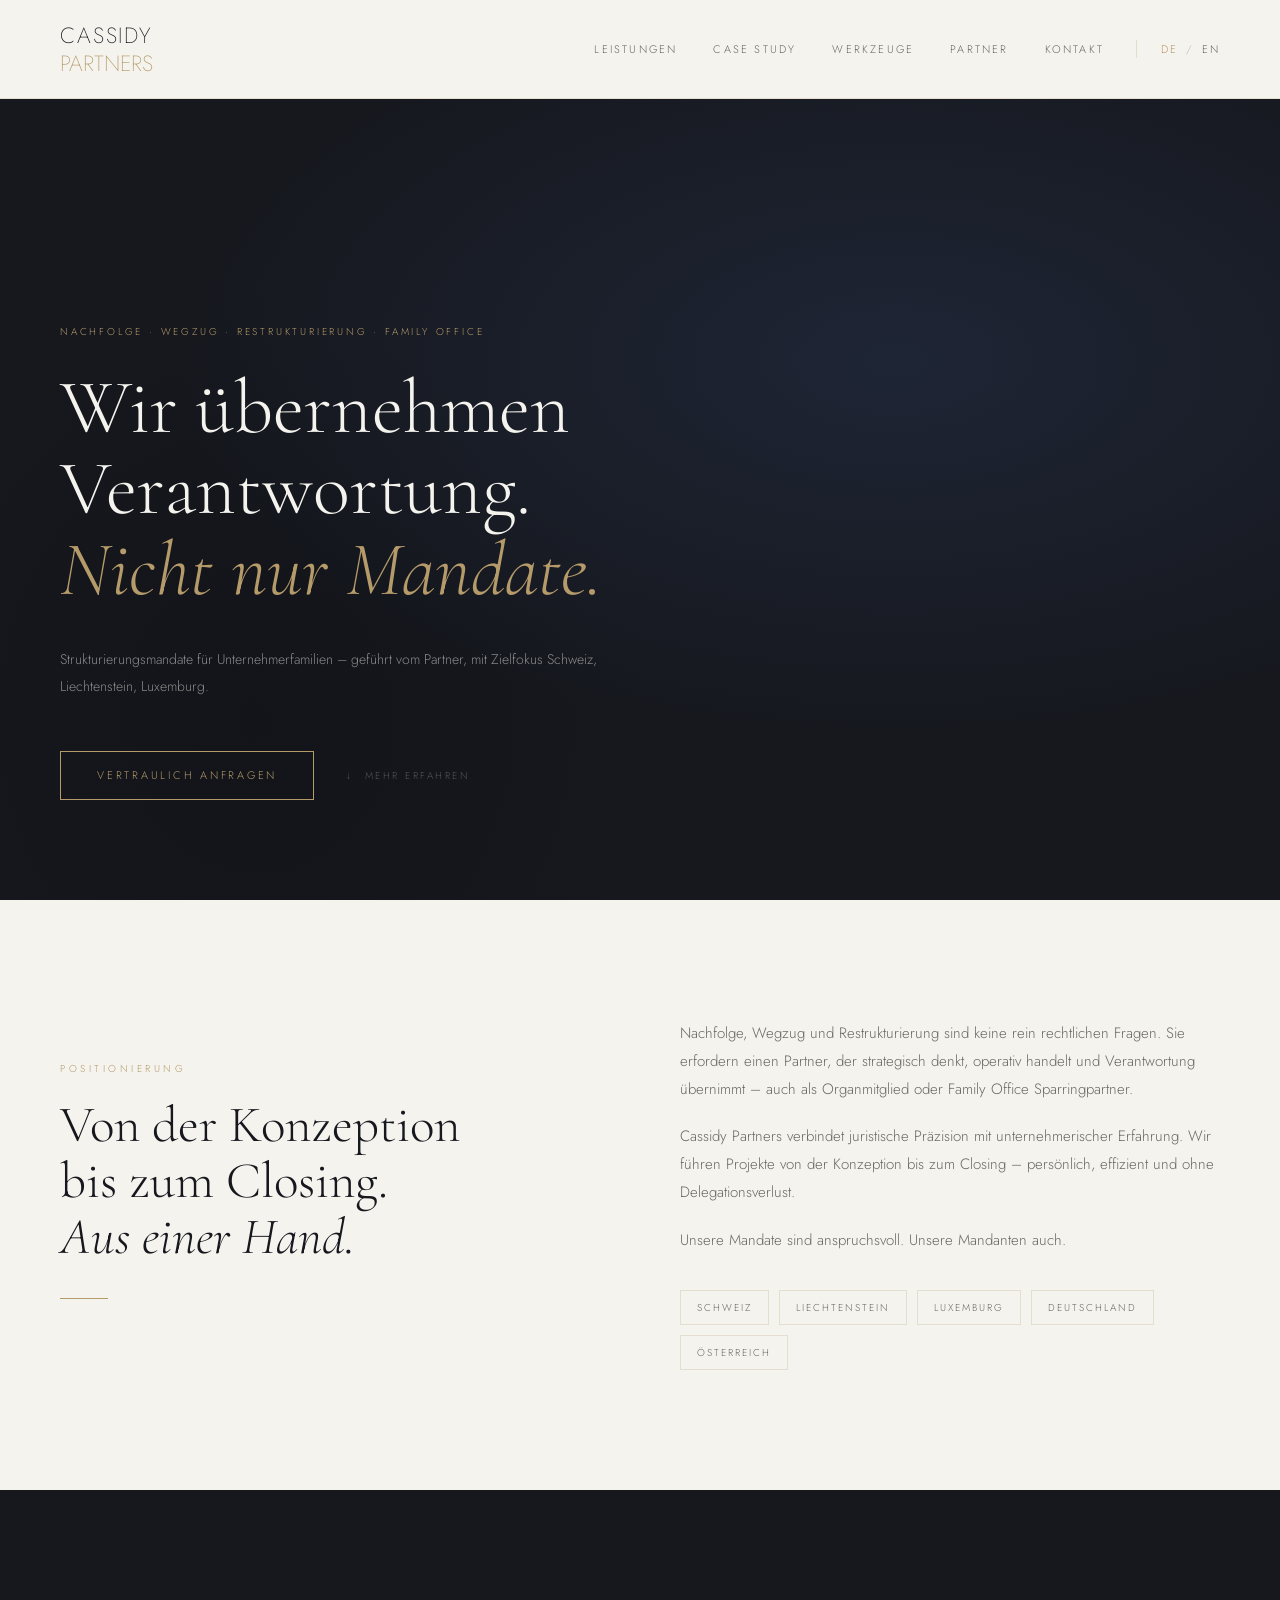
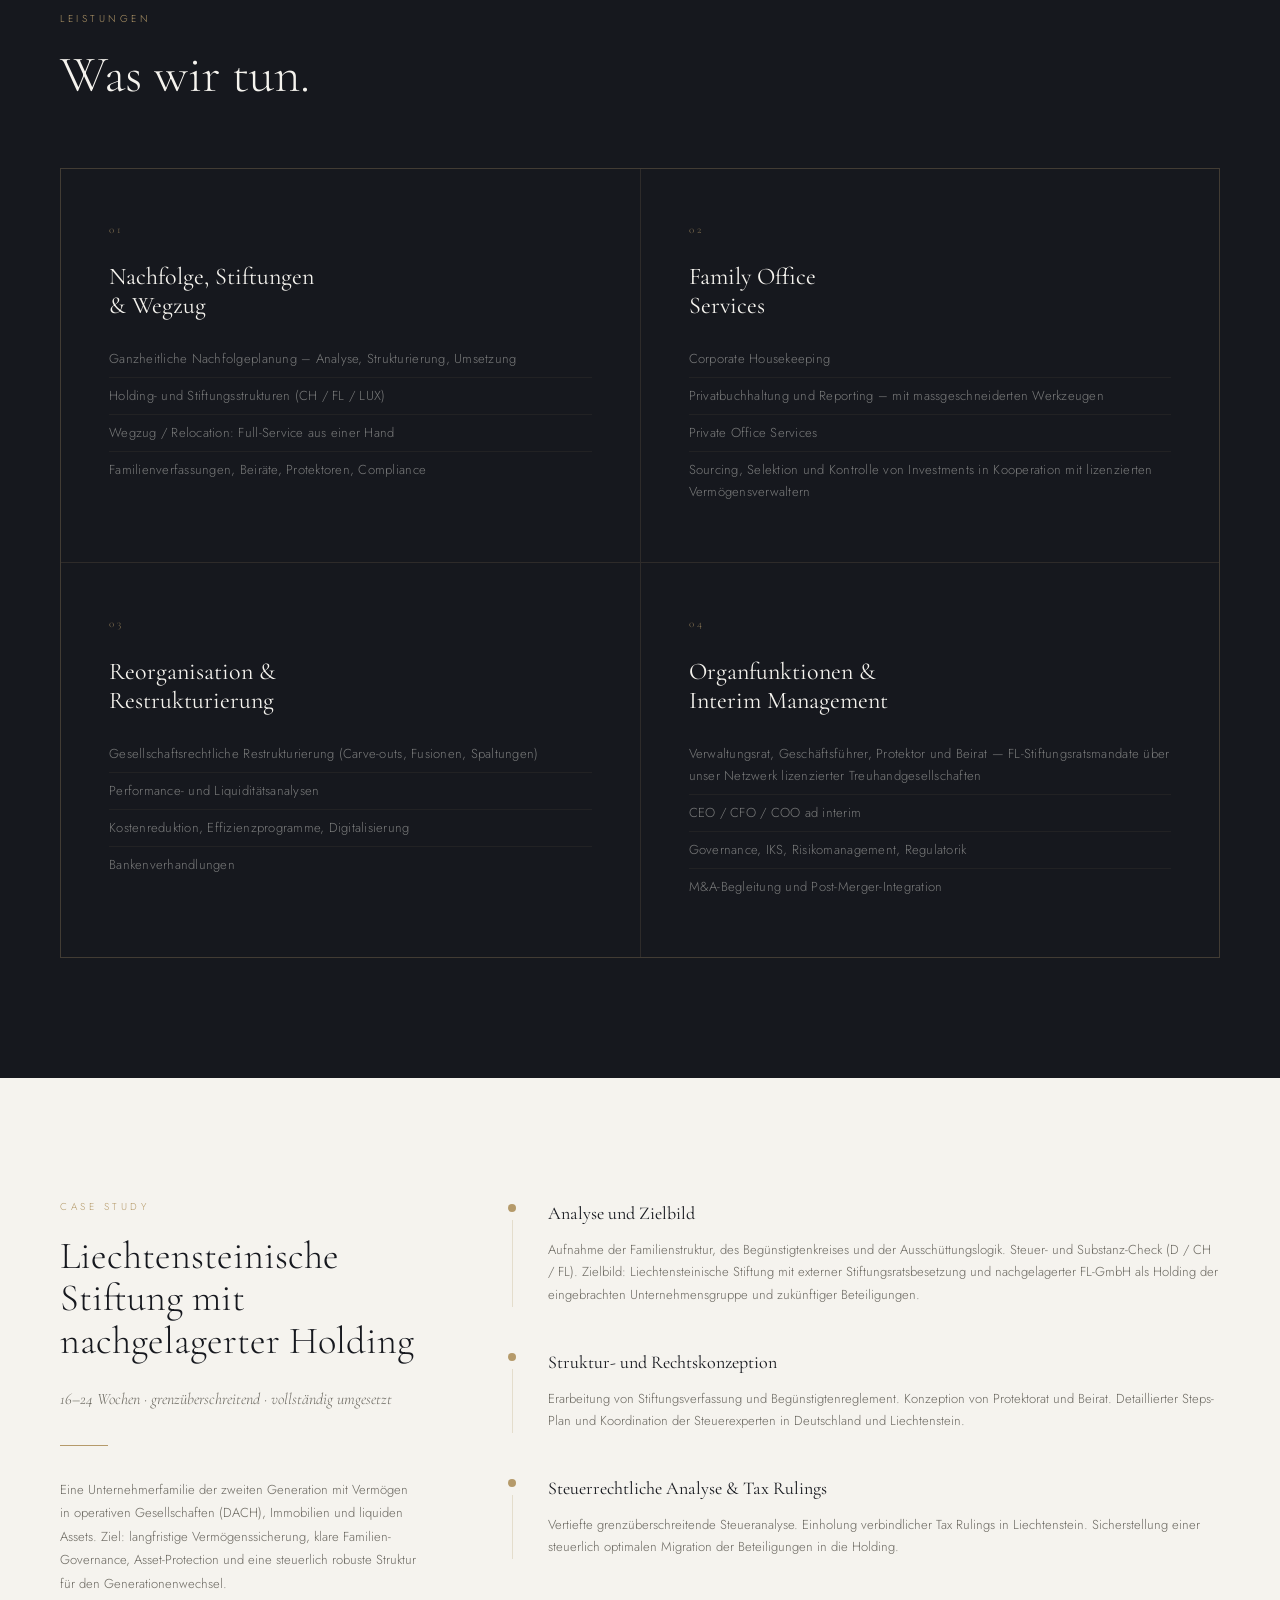
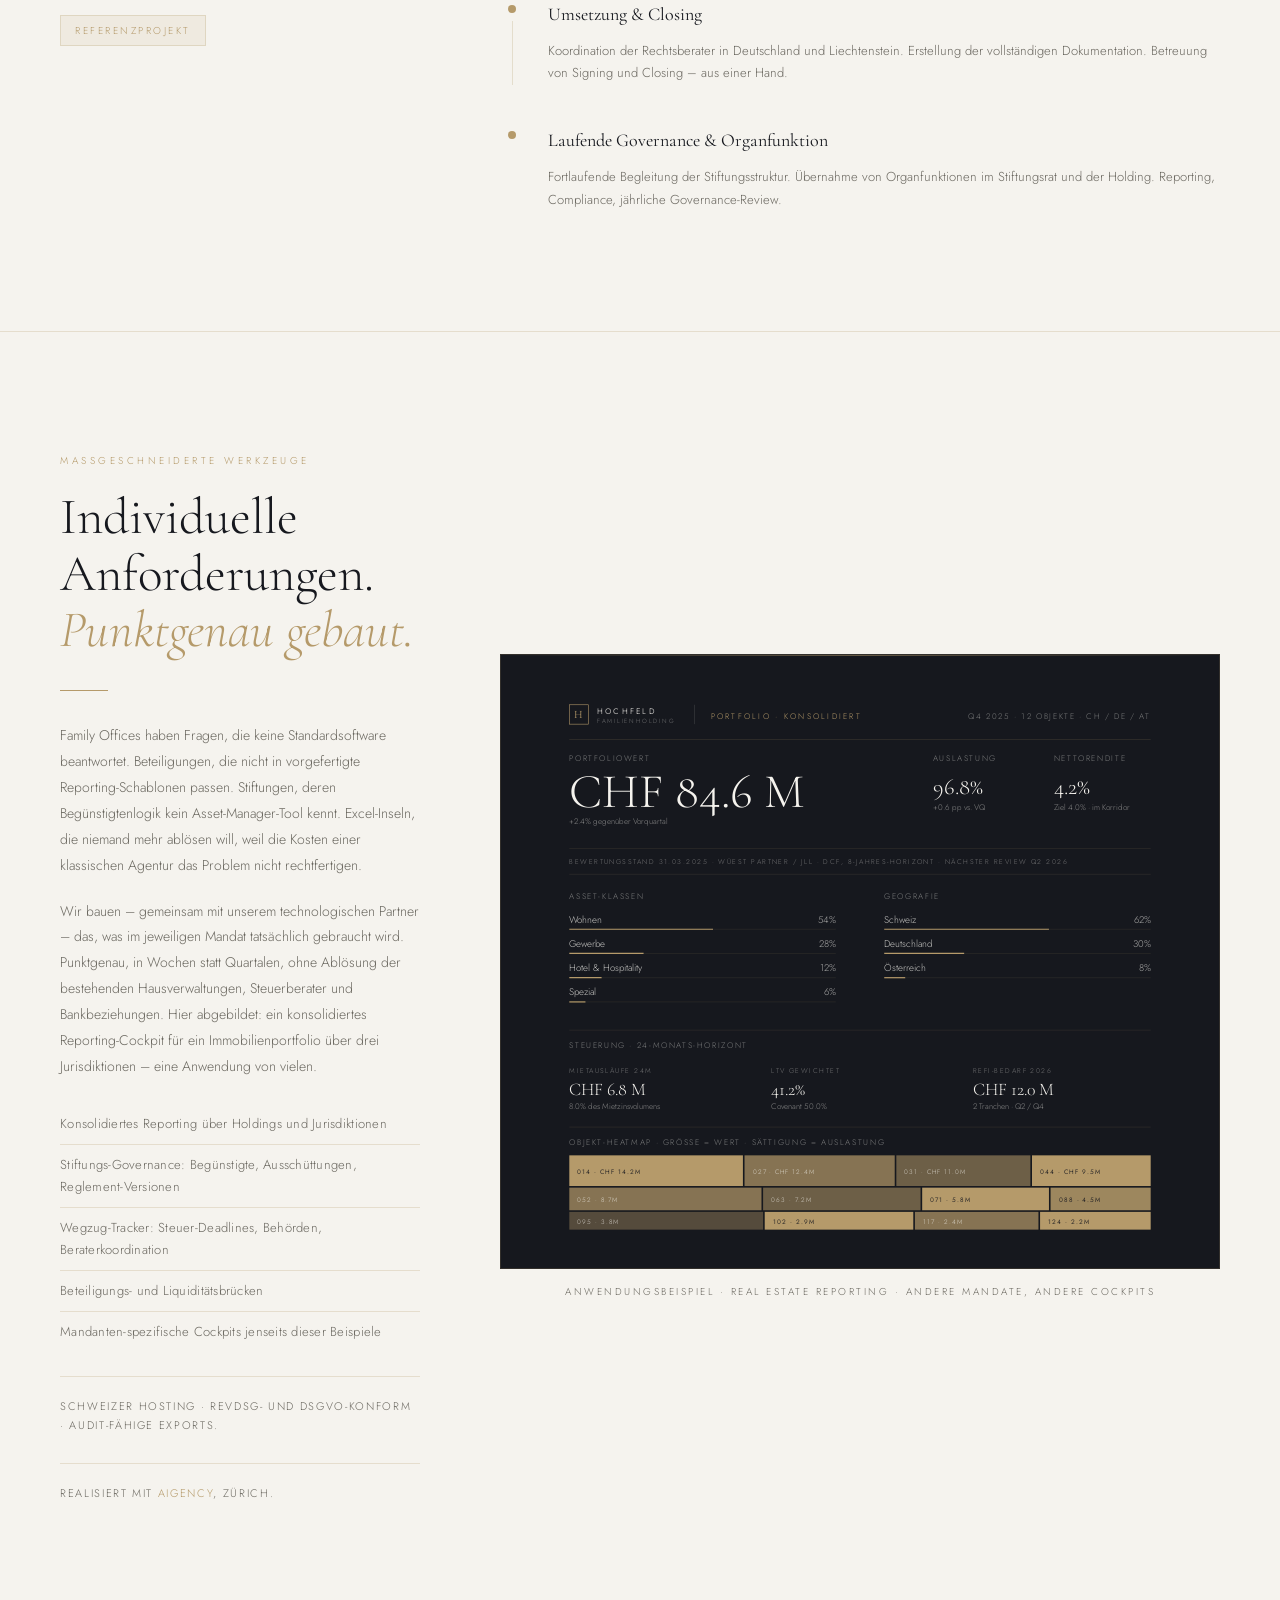
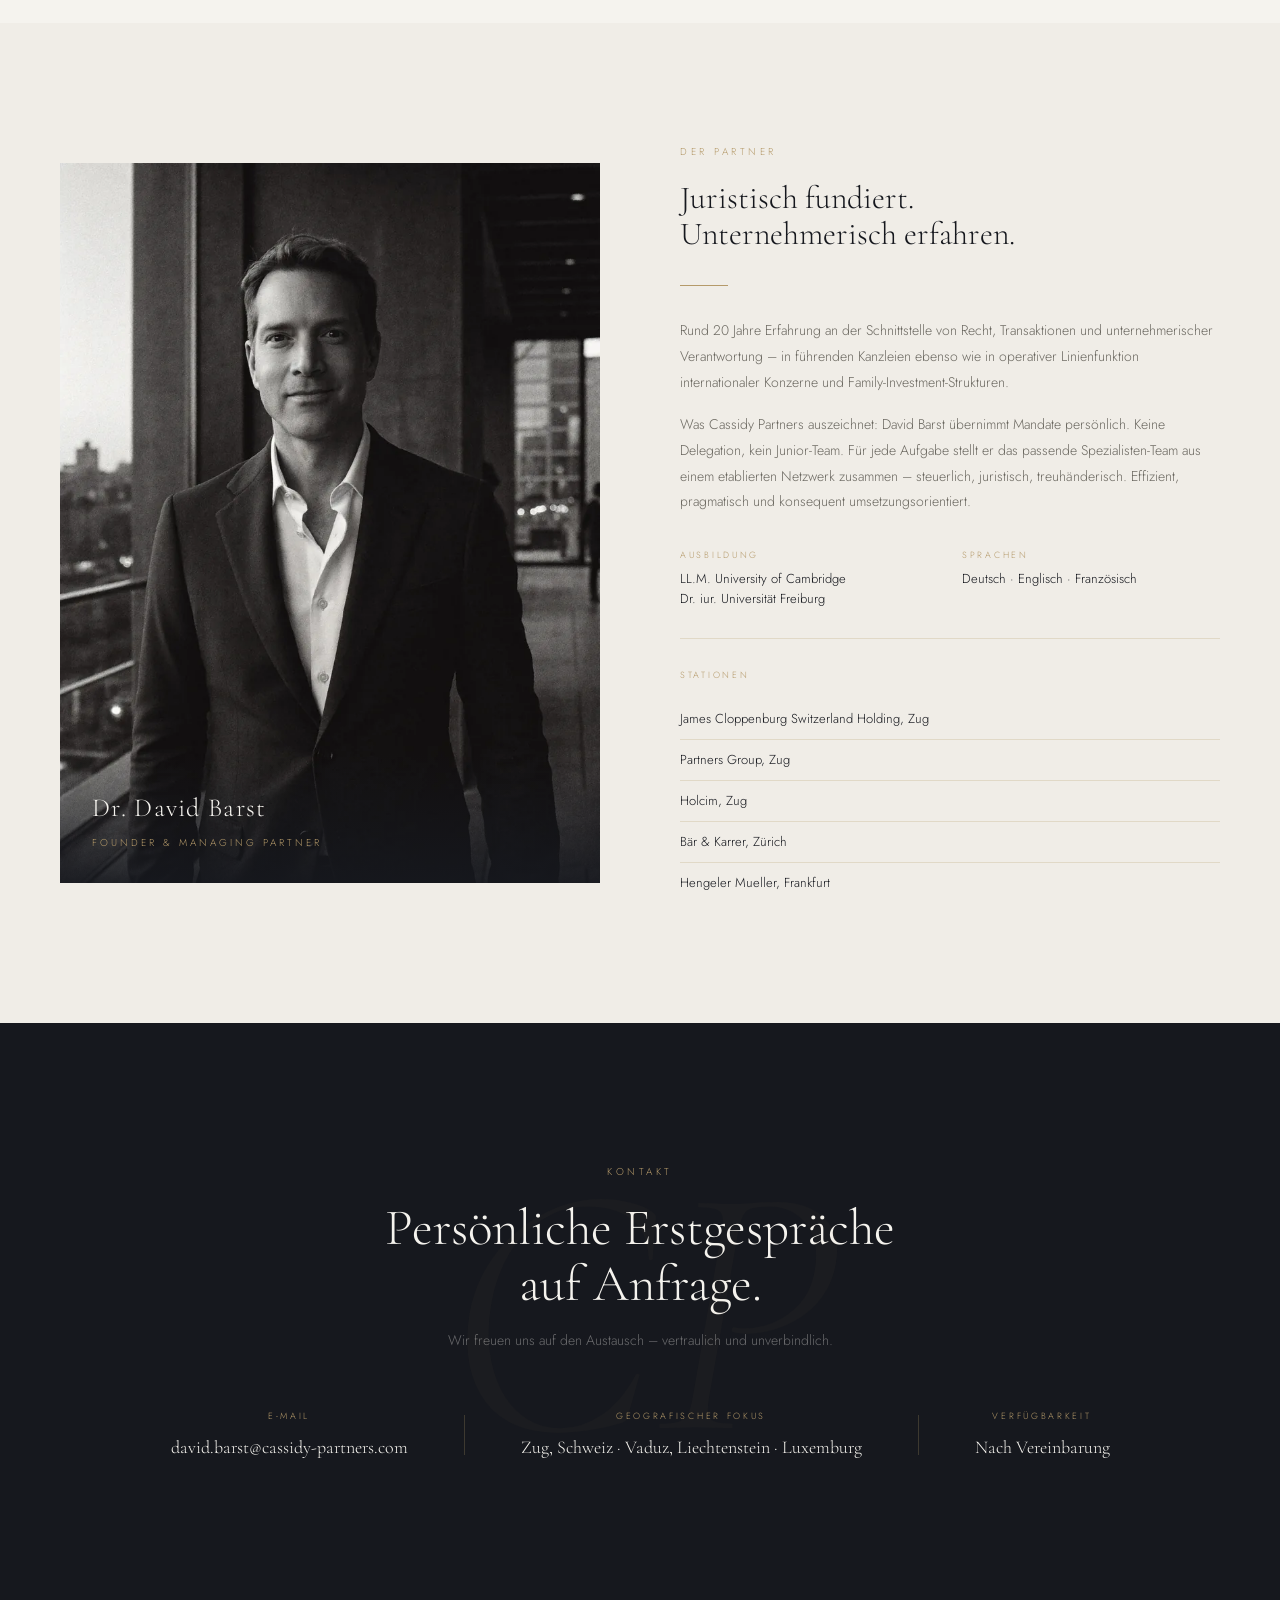
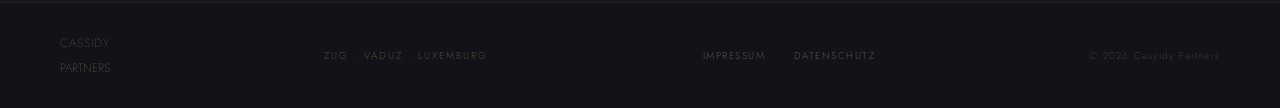
==== commit 9fe751db: "Native-speaker wording polish (EN + DE bespoke-tools mirror)" ====
--- a/index.html
+++ b/index.html
@@ -209,7 +209,7 @@
     <h2 class="section-title">Individuelle Anforderungen.<br><em>Punktgenau gebaut.</em></h2>
     <div class="divider"></div>
     <p class="cockpit-lead">Family Offices haben Fragen, die keine Standardsoftware beantwortet. Beteiligungen, die nicht in vorgefertigte Reporting-Schablonen passen. Stiftungen, deren Beg&uuml;nstigtenlogik kein Asset-Manager-Tool kennt. Excel-Inseln, die niemand mehr abl&ouml;sen will, weil die Kosten einer klassischen Agentur das Problem nicht rechtfertigen.</p>
-    <p class="cockpit-lead">Wir bauen &ndash; gemeinsam mit unserem technologischen Partner &ndash; das, was im jeweiligen Mandat tats&auml;chlich gebraucht wird. Punktgenau, in Wochen statt Quartalen, ohne Abl&ouml;sung der bestehenden Hausverwaltungen, Steuerberater und Bankbeziehungen. Das gezeigte Beispiel ist ein konsolidiertes Reporting-Cockpit f&uuml;r ein Immobilienportfolio &uuml;ber drei Jurisdiktionen &ndash; eine Anwendung von vielen.</p>
+    <p class="cockpit-lead">Wir bauen &ndash; gemeinsam mit unserem technologischen Partner &ndash; das, was im jeweiligen Mandat tats&auml;chlich gebraucht wird. Punktgenau, in Wochen statt Quartalen, ohne Abl&ouml;sung der bestehenden Hausverwaltungen, Steuerberater und Bankbeziehungen. Hier abgebildet: ein konsolidiertes Reporting-Cockpit f&uuml;r ein Immobilienportfolio &uuml;ber drei Jurisdiktionen &ndash; eine Anwendung von vielen.</p>
     <ul class="cockpit-features">
       <li>Konsolidiertes Reporting &uuml;ber Holdings und Jurisdiktionen</li>
       <li>Stiftungs-Governance: Beg&uuml;nstigte, Aussch&uuml;ttungen, Reglement-Versionen</li>
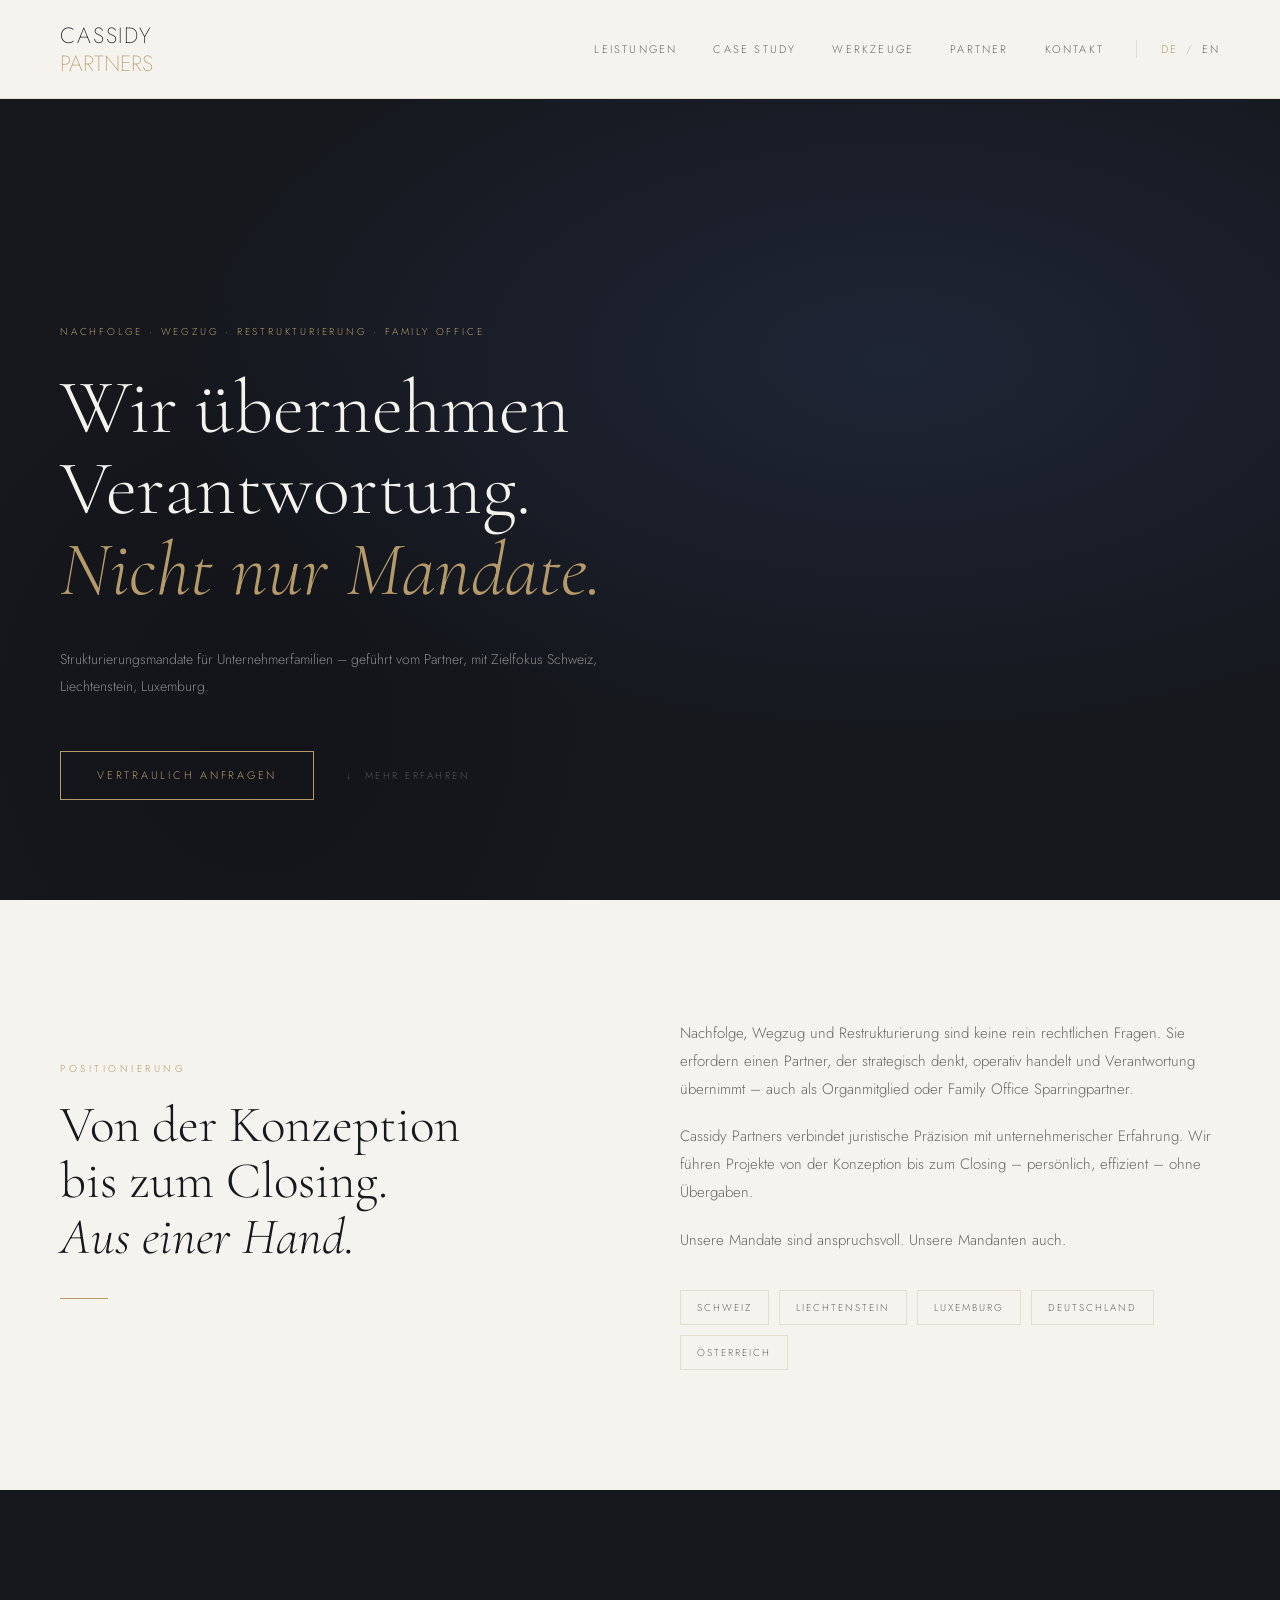
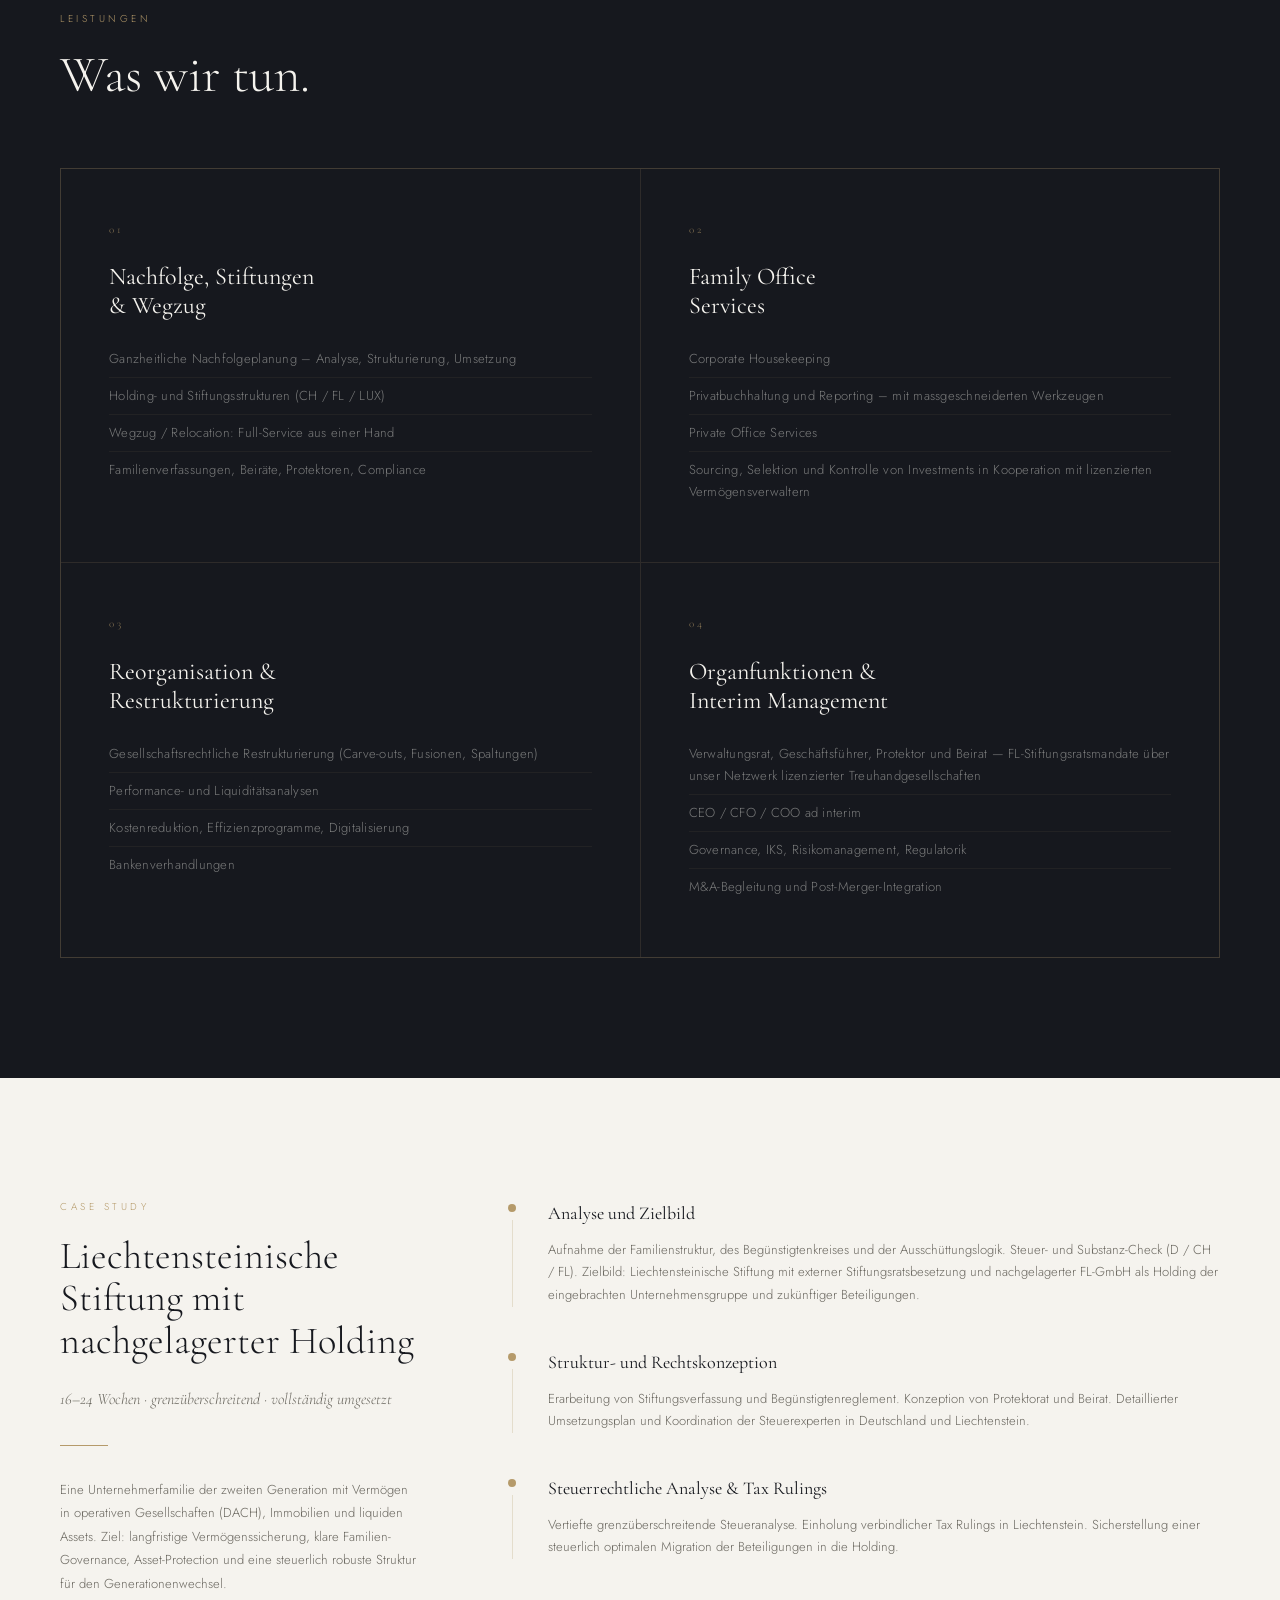
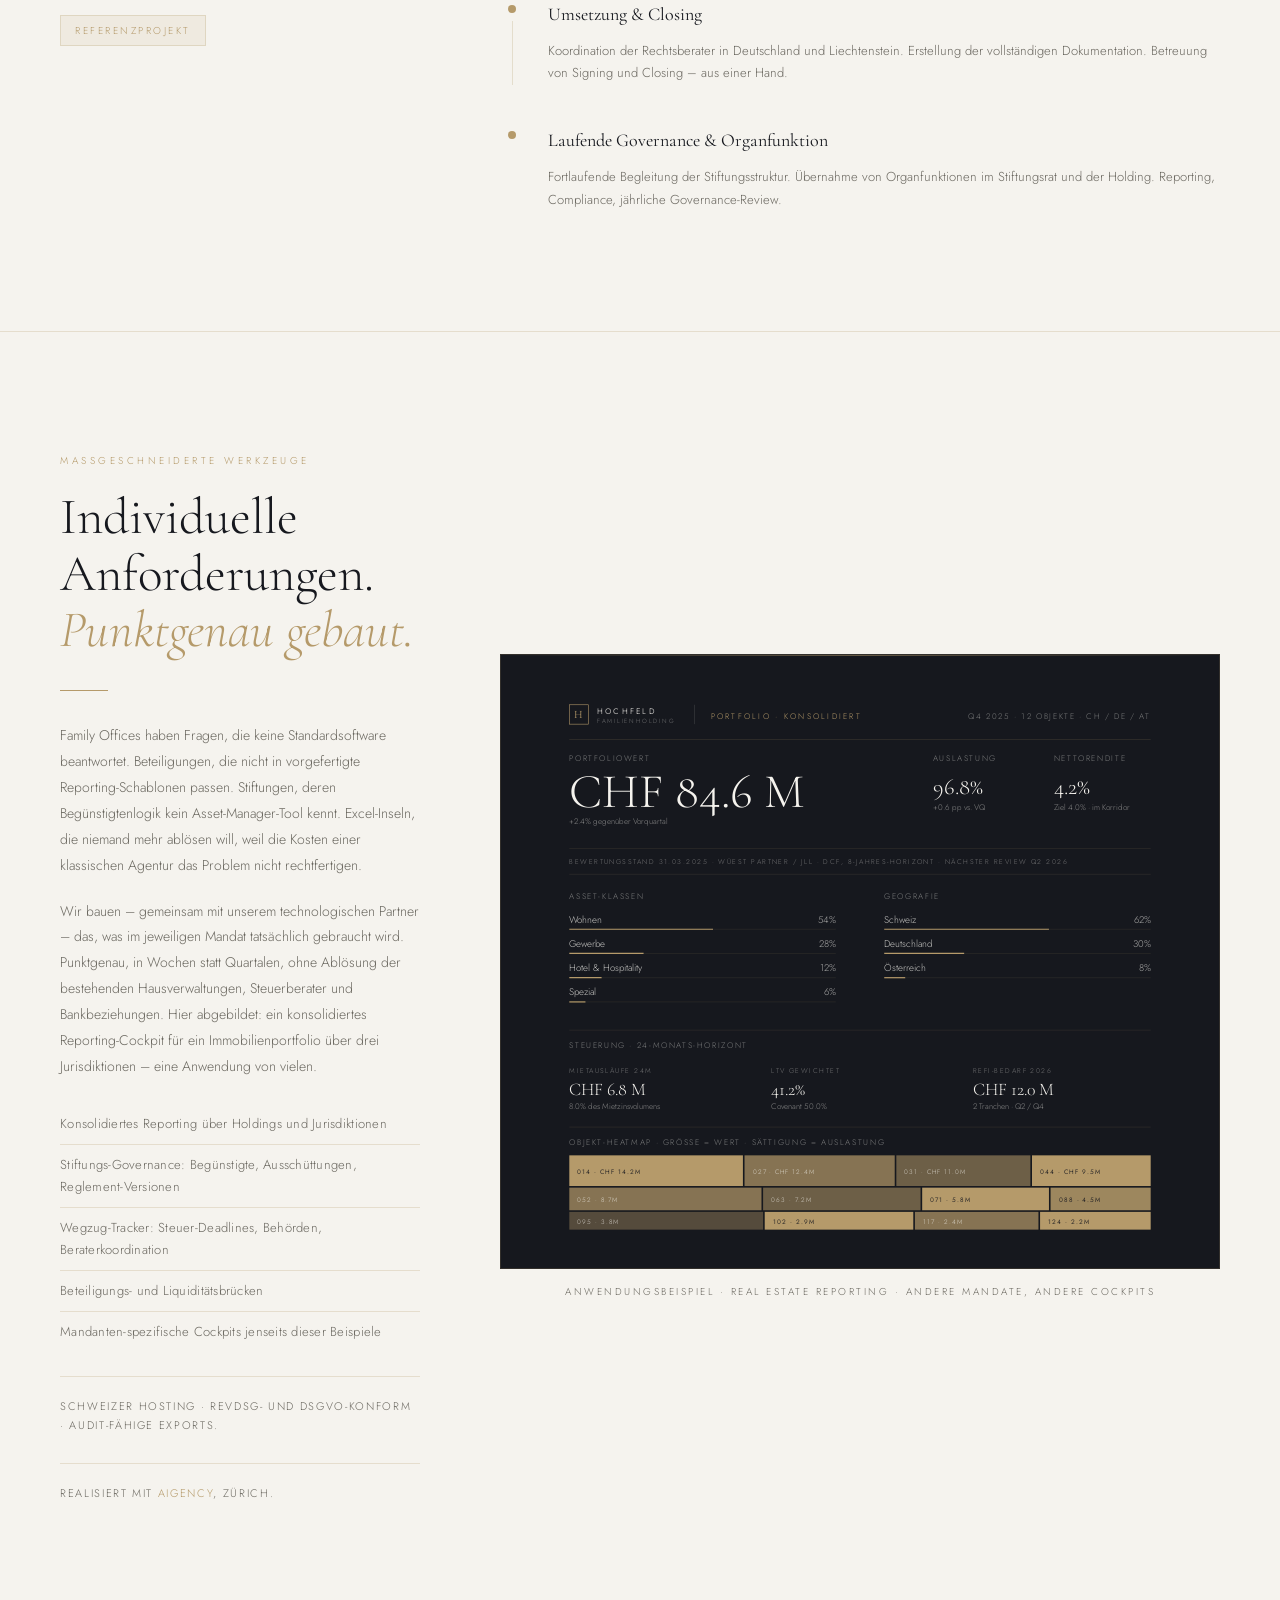
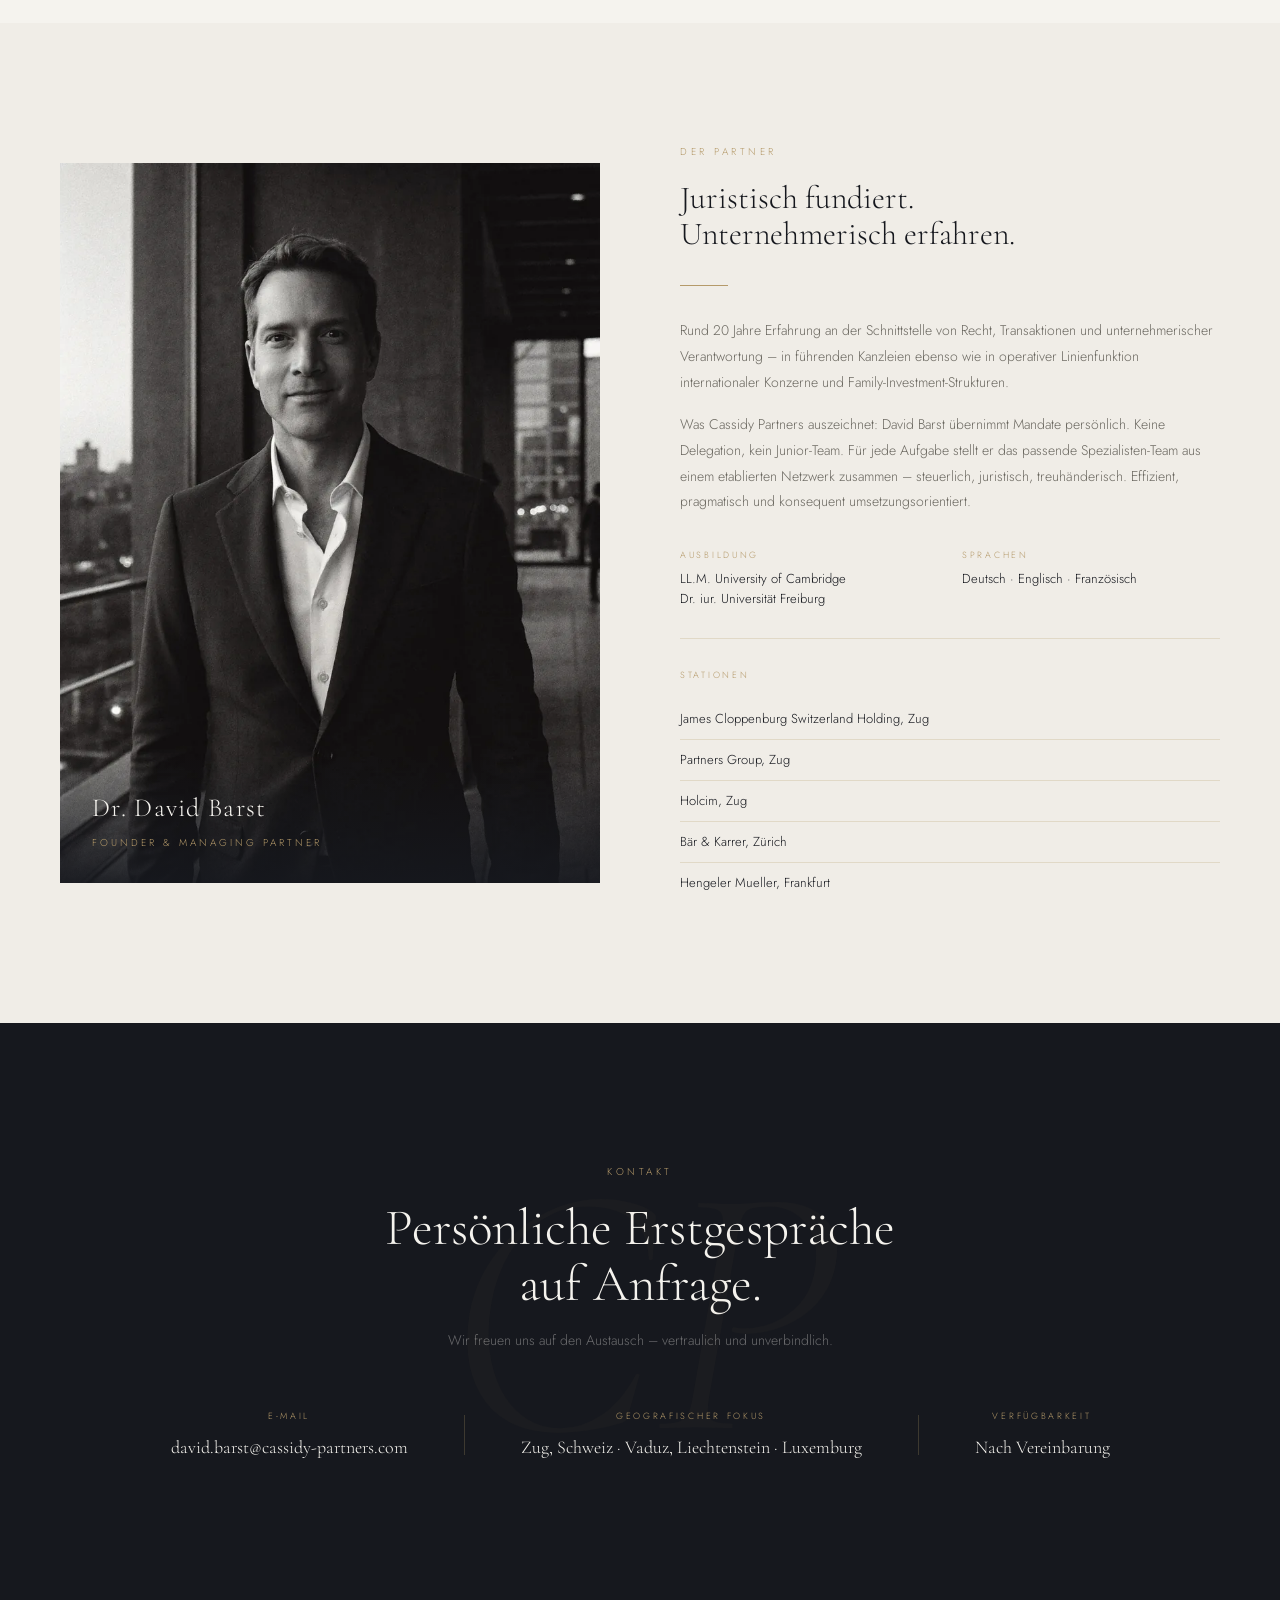
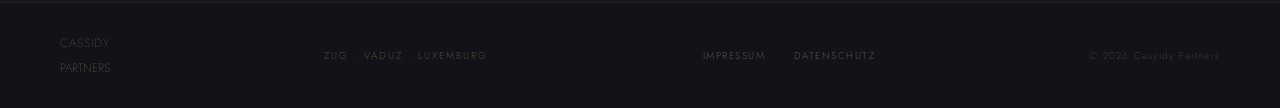
==== commit 04e90643: "Pre-live polish: EN footer legal links + tone-aligned micro fixes" ====
--- a/index.html
+++ b/index.html
@@ -93,7 +93,7 @@
   </div>
   <div class="intro-right reveal">
     <p>Nachfolge, Wegzug und Restrukturierung sind keine rein rechtlichen Fragen. Sie erfordern einen Partner, der strategisch denkt, operativ handelt und Verantwortung &uuml;bernimmt &ndash; auch als Organmitglied oder Family Office Sparringpartner.</p>
-    <p>Cassidy Partners verbindet juristische Pr&auml;zision mit unternehmerischer Erfahrung. Wir f&uuml;hren Projekte von der Konzeption bis zum Closing &ndash; pers&ouml;nlich, effizient und ohne Delegationsverlust.</p>
+    <p>Cassidy Partners verbindet juristische Pr&auml;zision mit unternehmerischer Erfahrung. Wir f&uuml;hren Projekte von der Konzeption bis zum Closing &ndash; pers&ouml;nlich, effizient &ndash; ohne &Uuml;bergaben.</p>
     <p>Unsere Mandate sind anspruchsvoll. Unsere Mandanten auch.</p>
     <div class="tag-row">
       <span class="tag">Schweiz</span>
@@ -175,7 +175,7 @@
       <div class="step-line"><div class="step-dot"></div><div class="step-connector"></div></div>
       <div class="step-content">
         <h4>Struktur- und Rechtskonzeption</h4>
-        <p>Erarbeitung von Stiftungsverfassung und Beg&uuml;nstigtenreglement. Konzeption von Protektorat und Beirat. Detaillierter Steps-Plan und Koordination der Steuerexperten in Deutschland und Liechtenstein.</p>
+        <p>Erarbeitung von Stiftungsverfassung und Beg&uuml;nstigtenreglement. Konzeption von Protektorat und Beirat. Detaillierter Umsetzungsplan und Koordination der Steuerexperten in Deutschland und Liechtenstein.</p>
       </div>
     </div>
     <div class="timeline-step">
